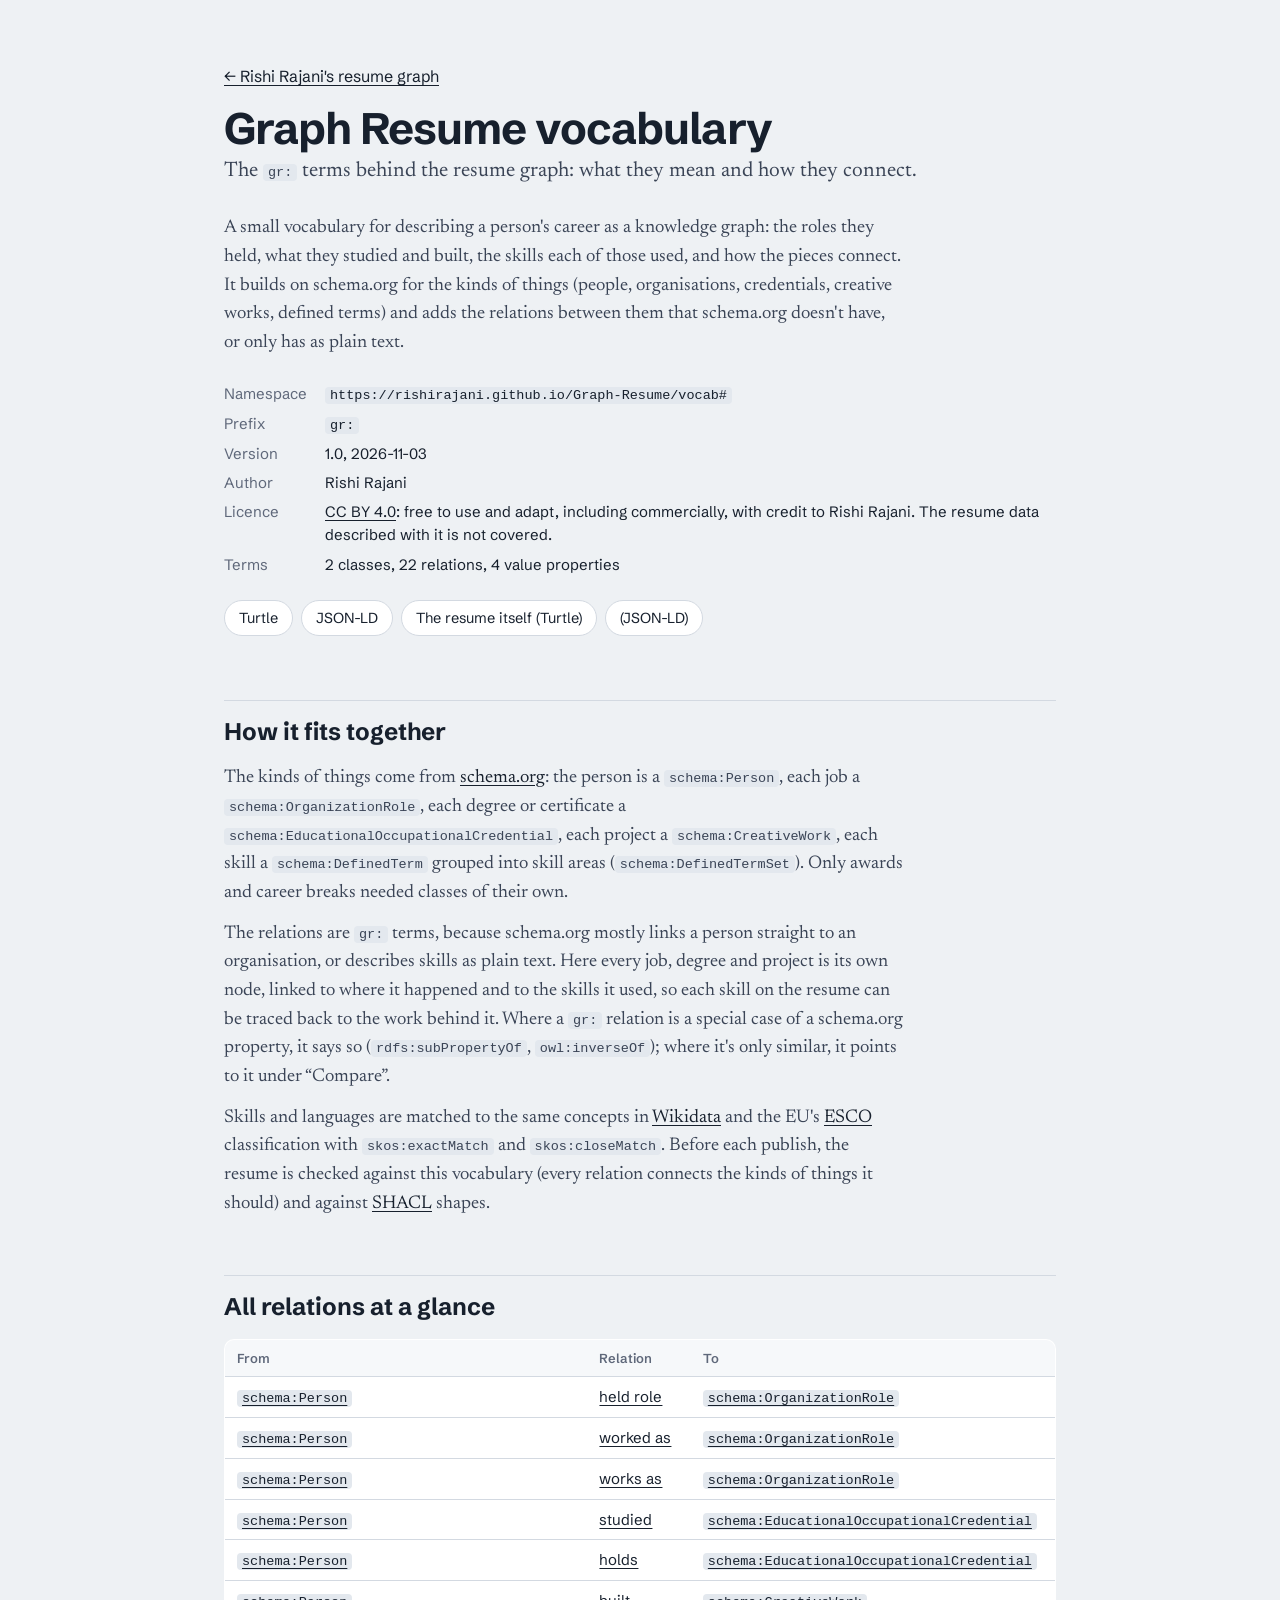
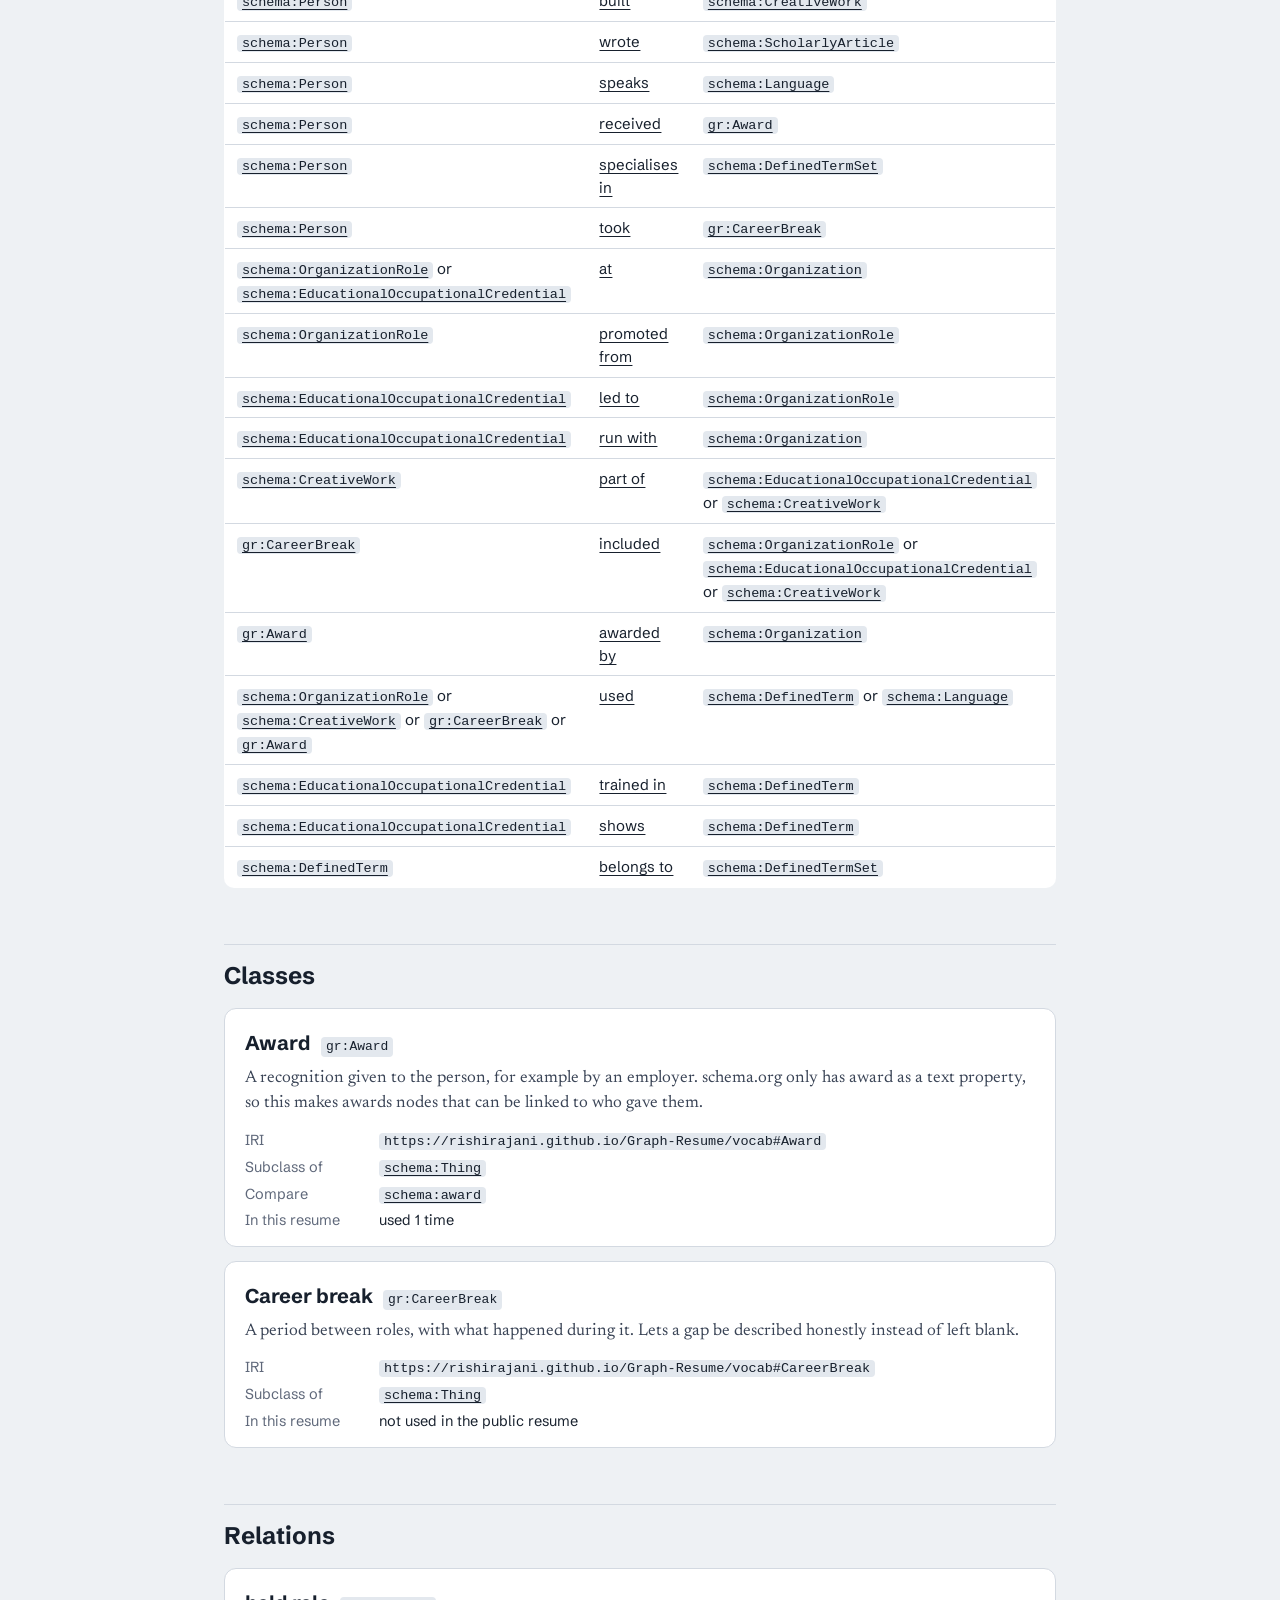
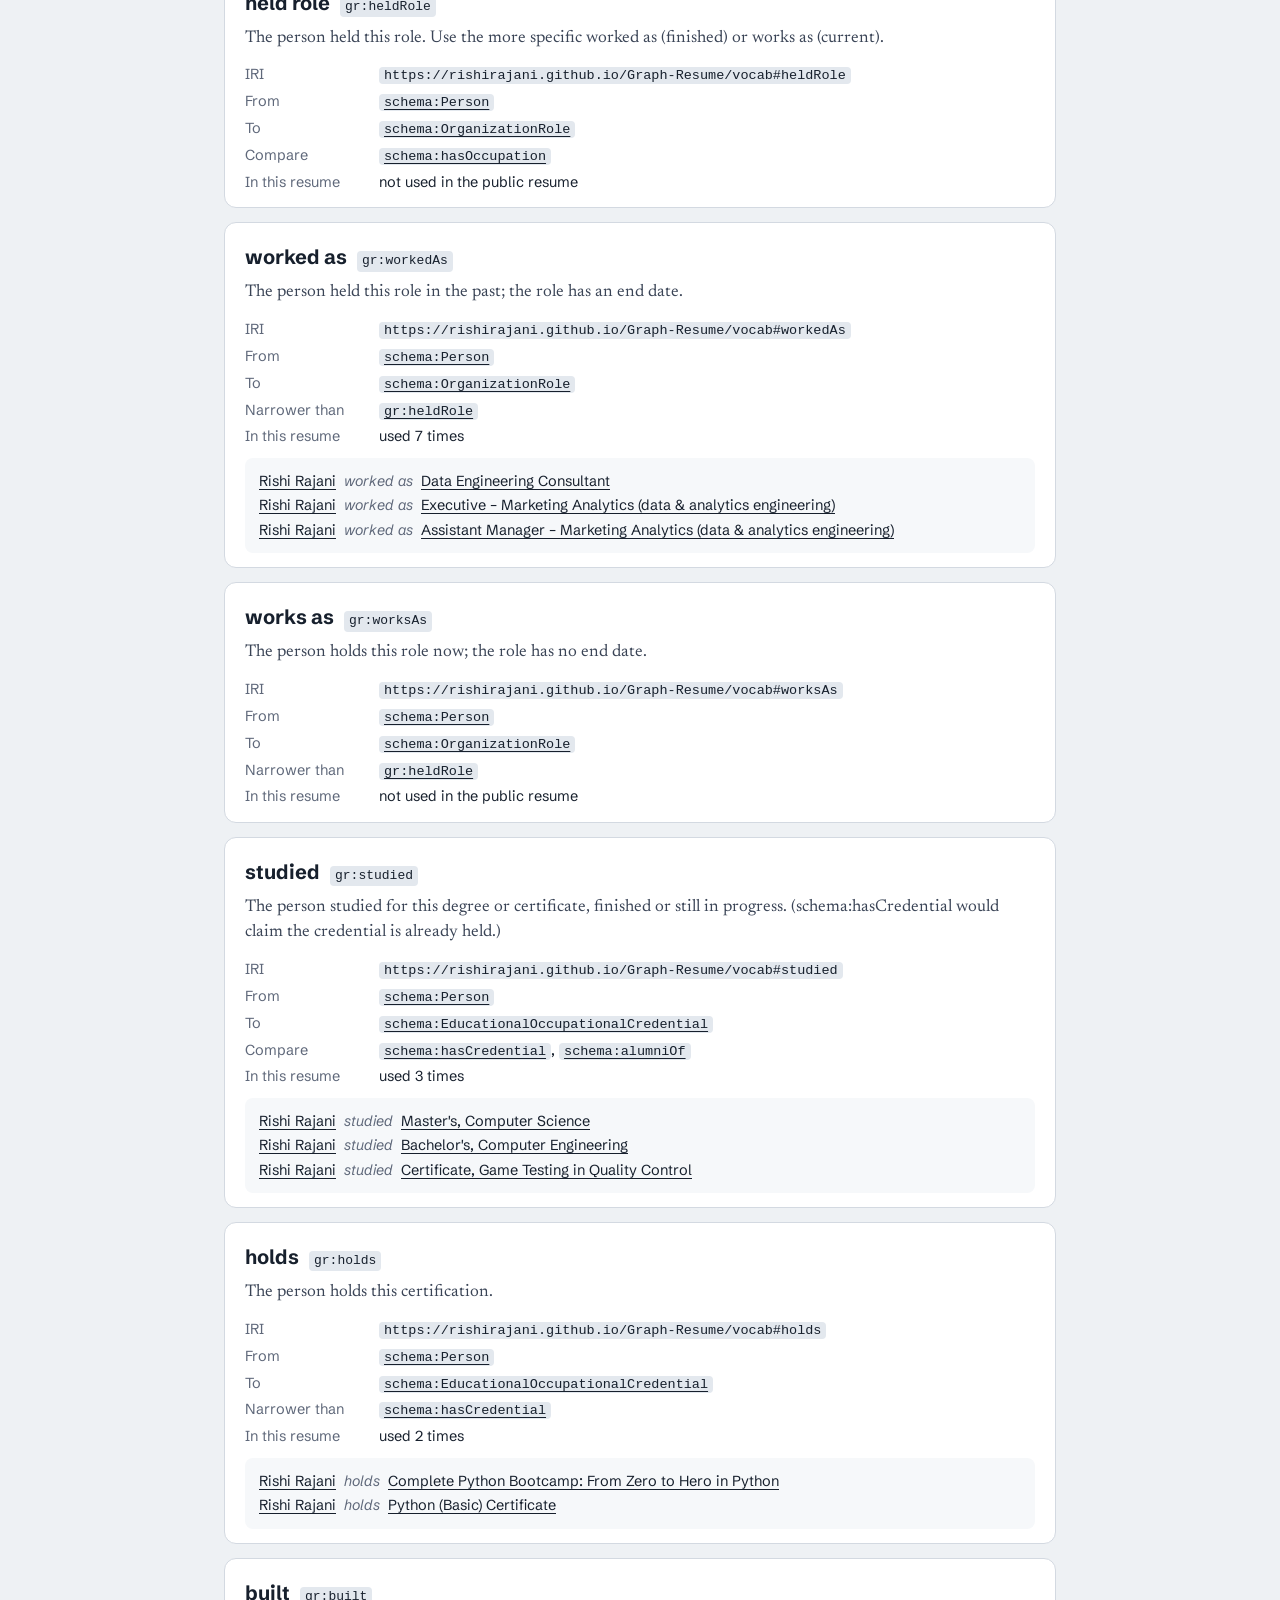
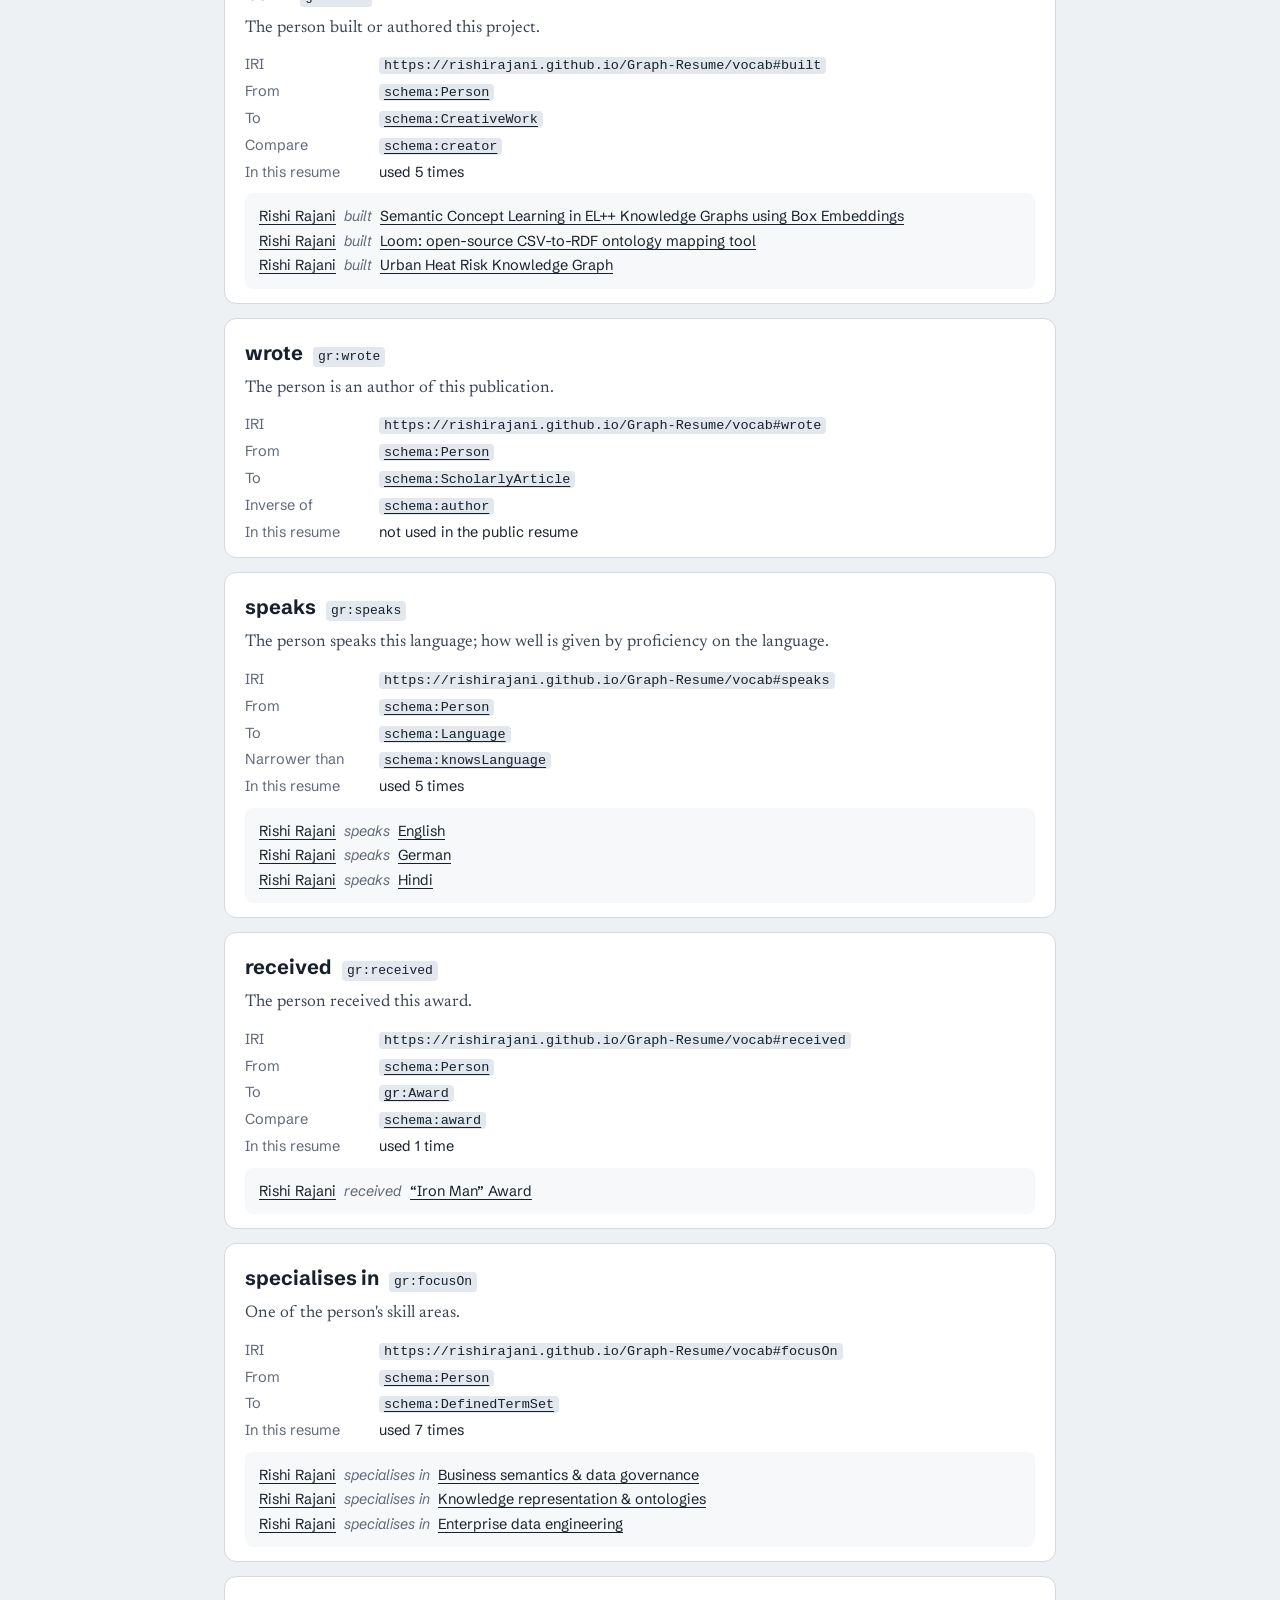
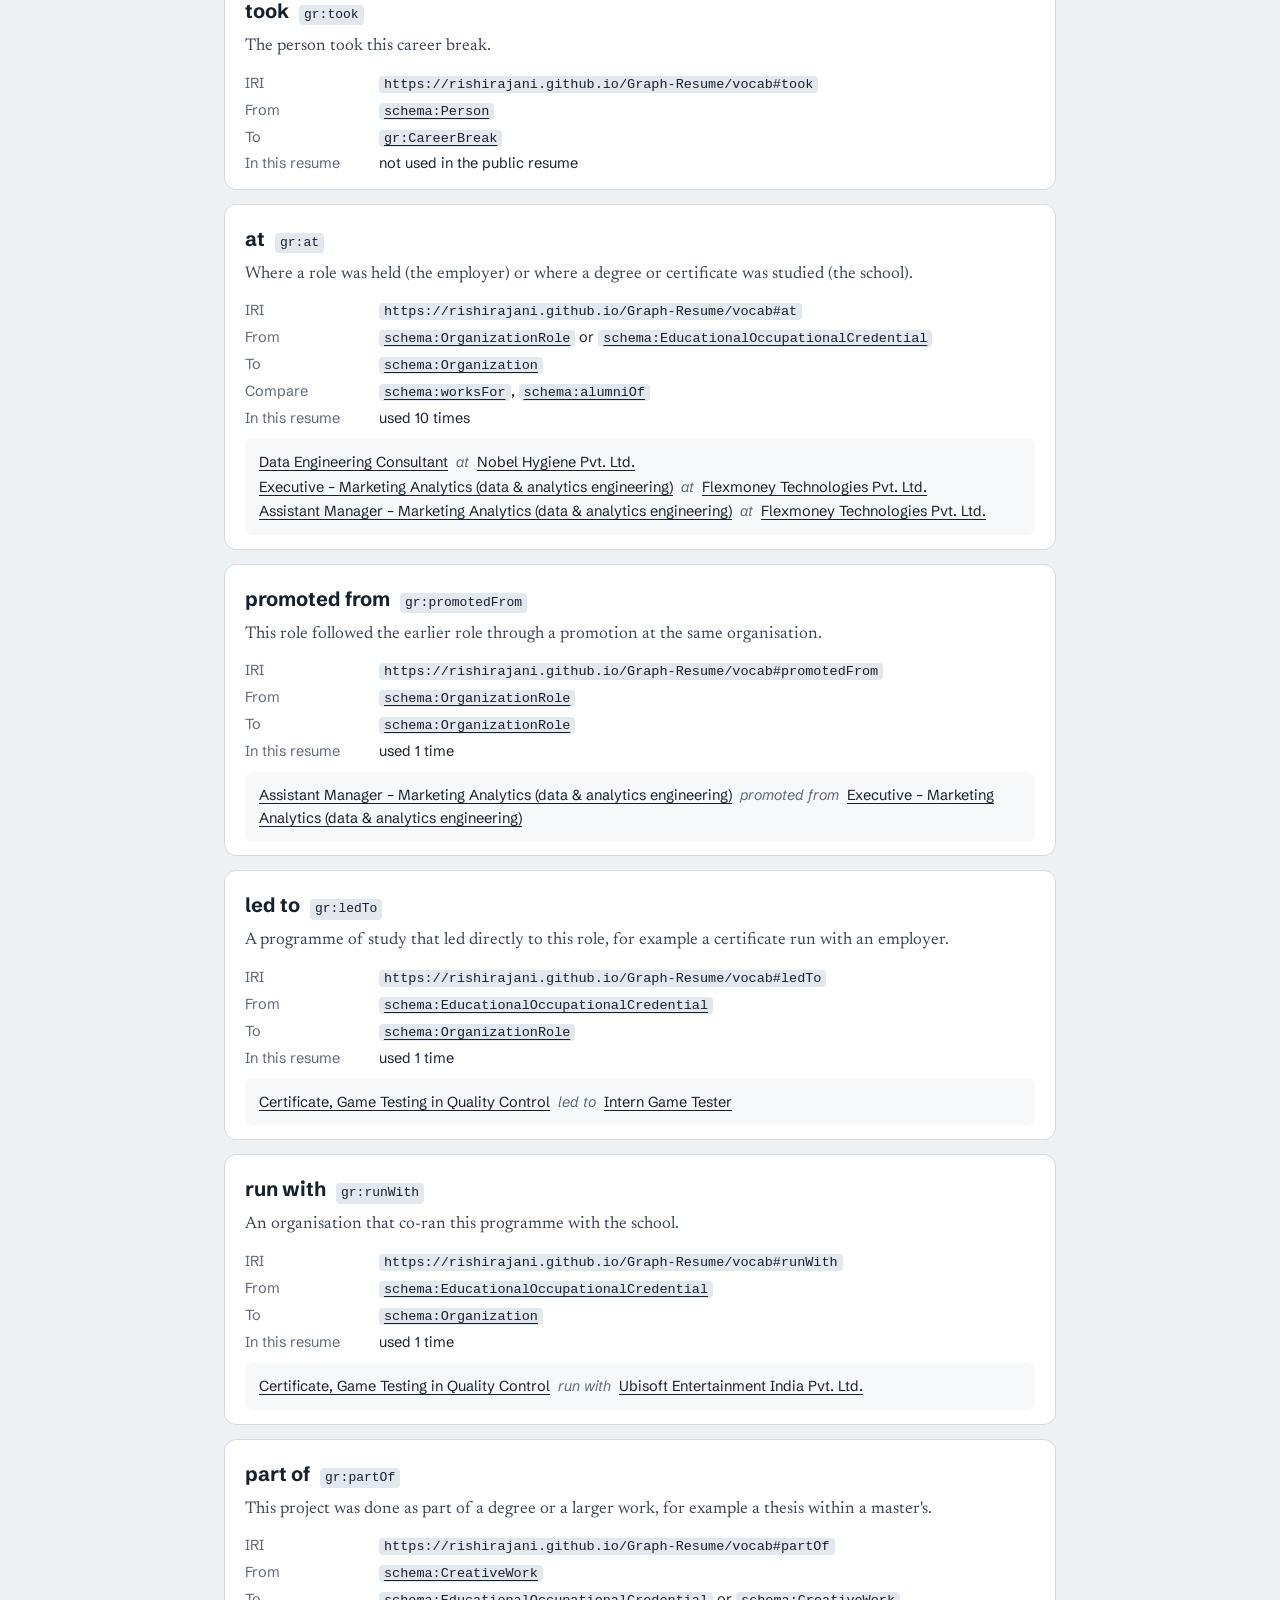
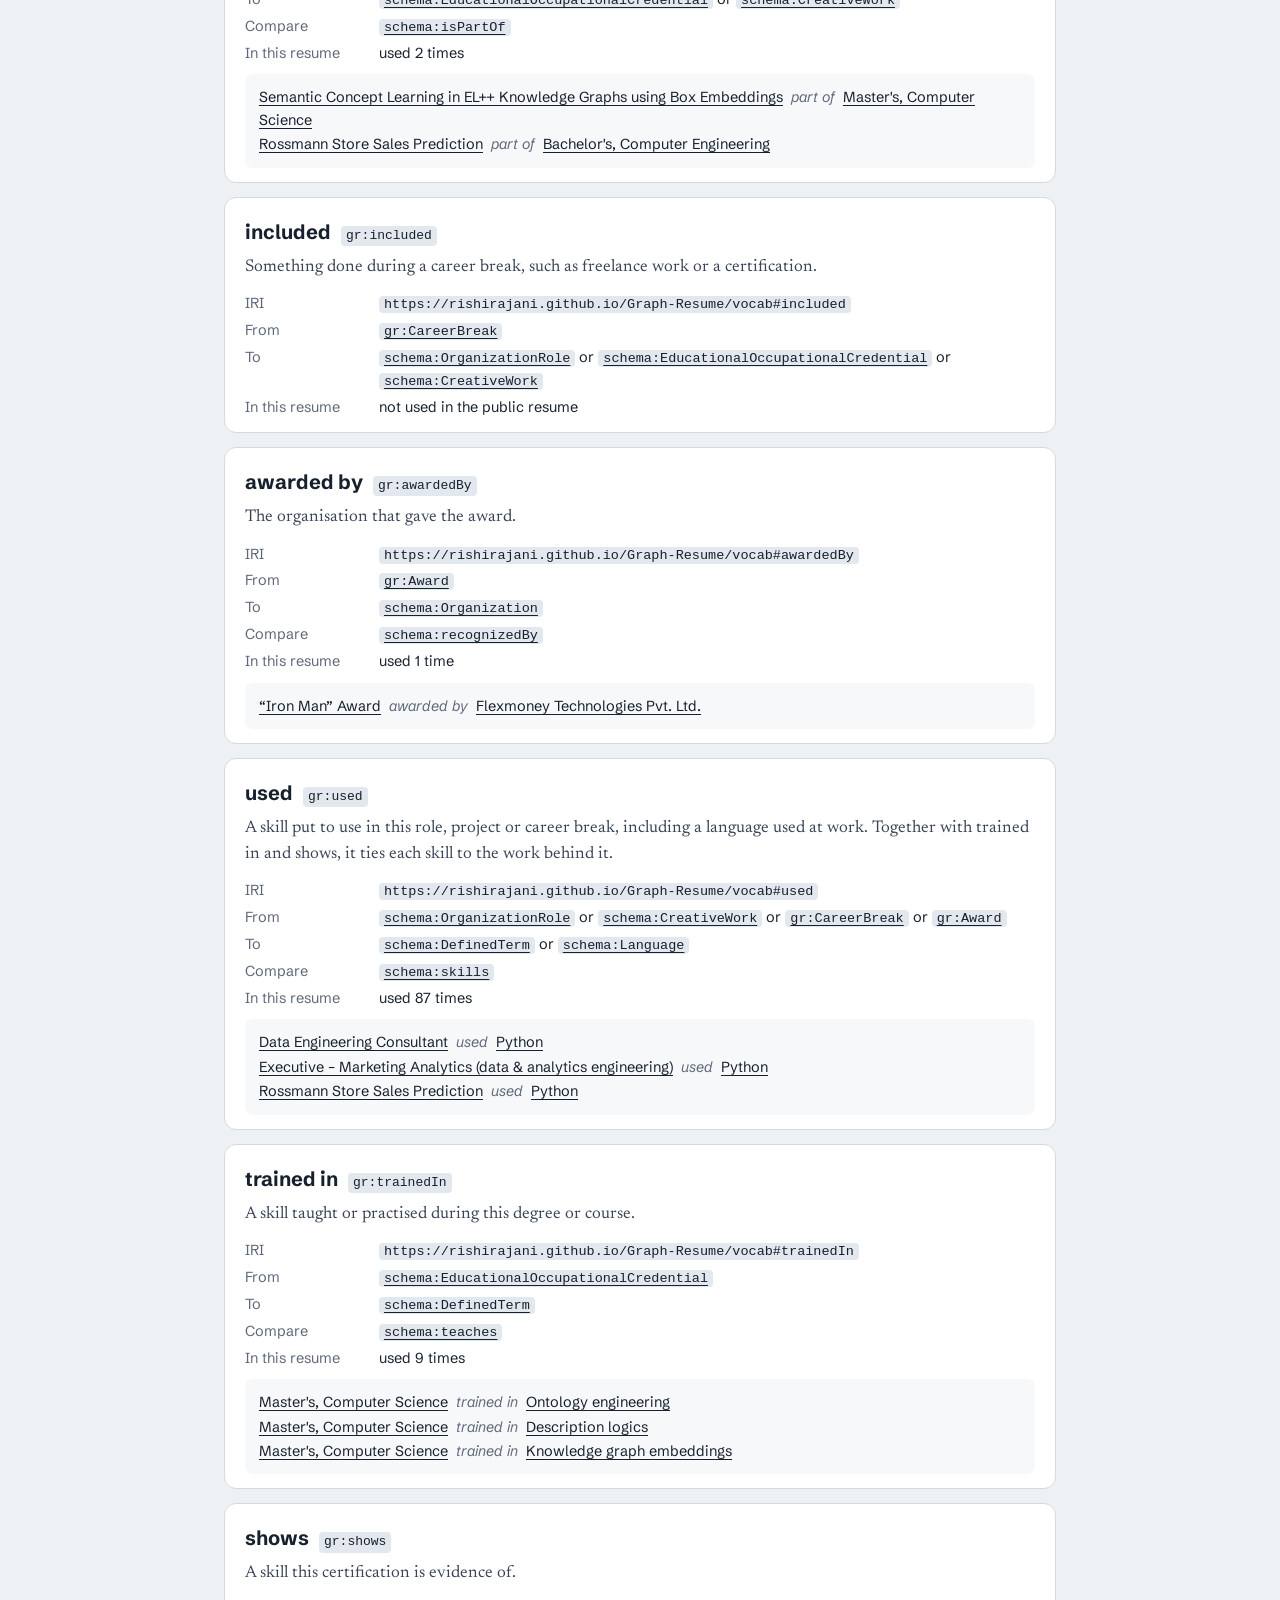
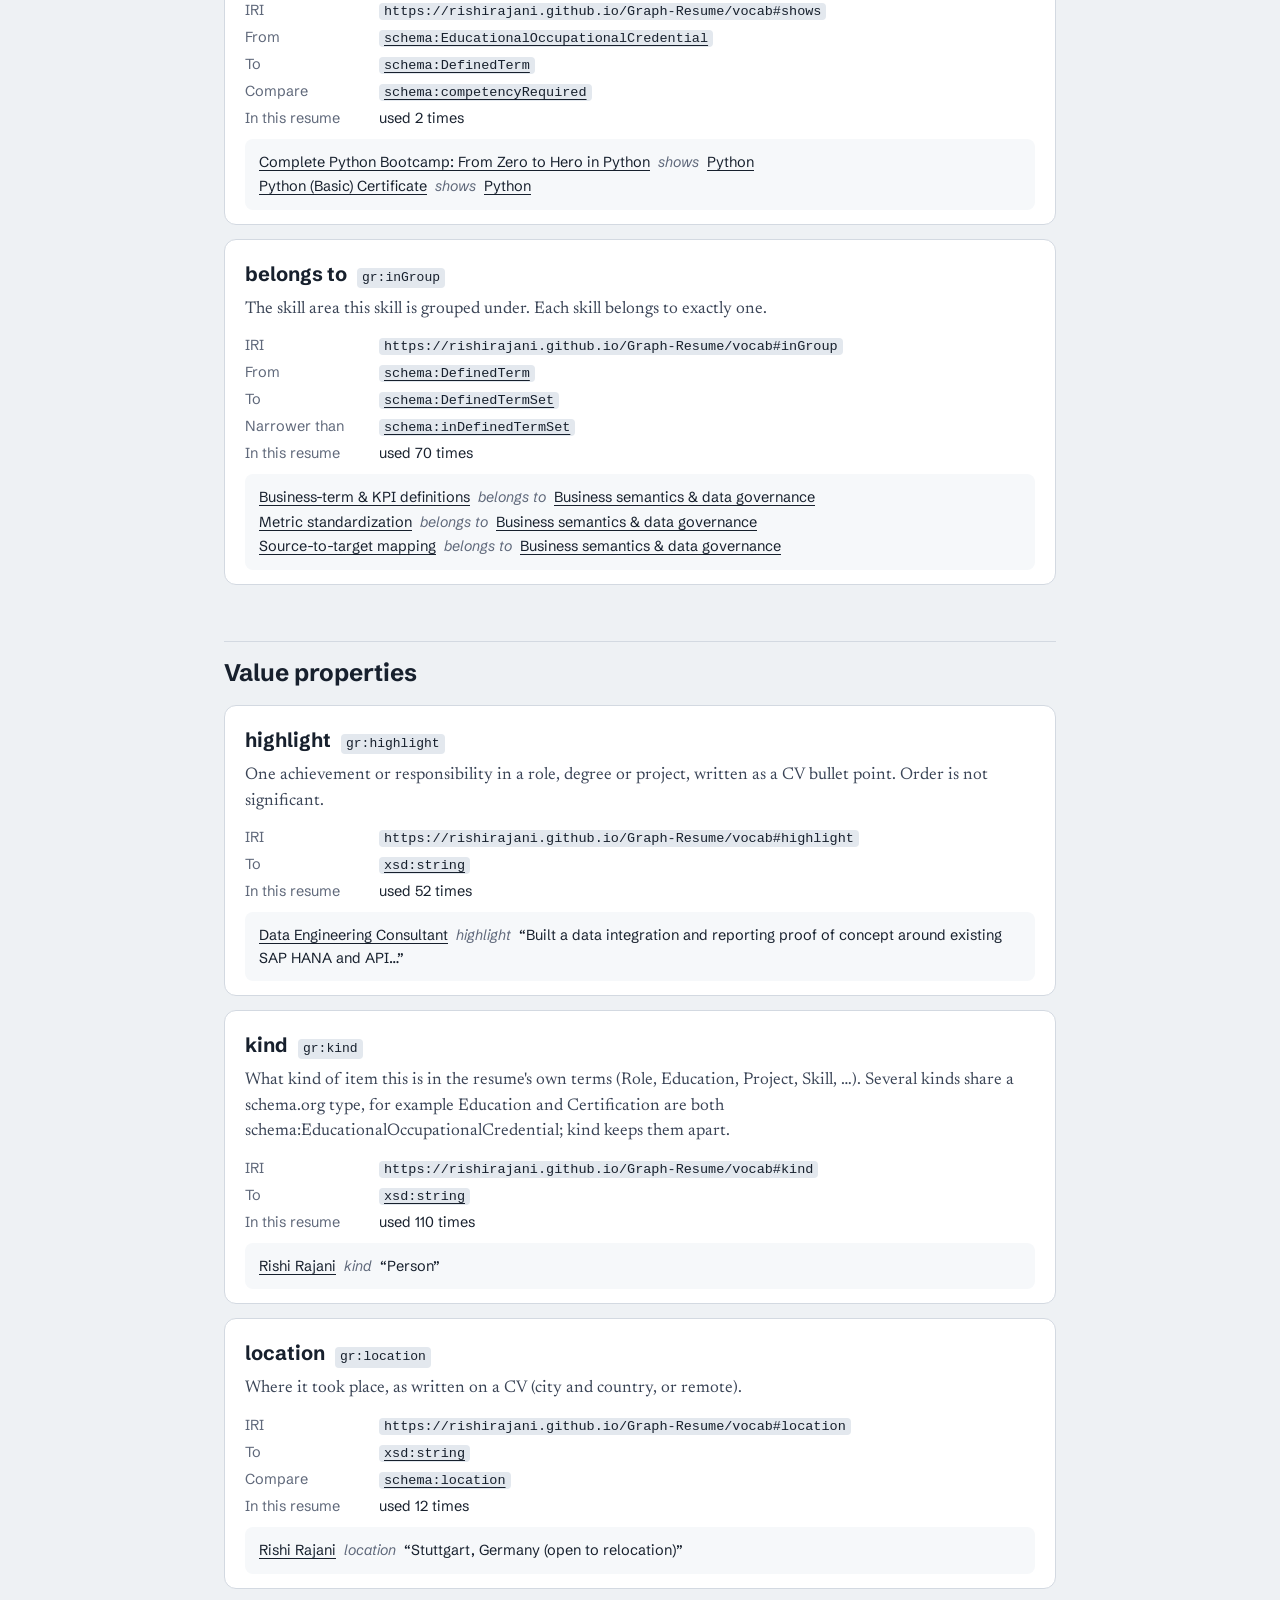
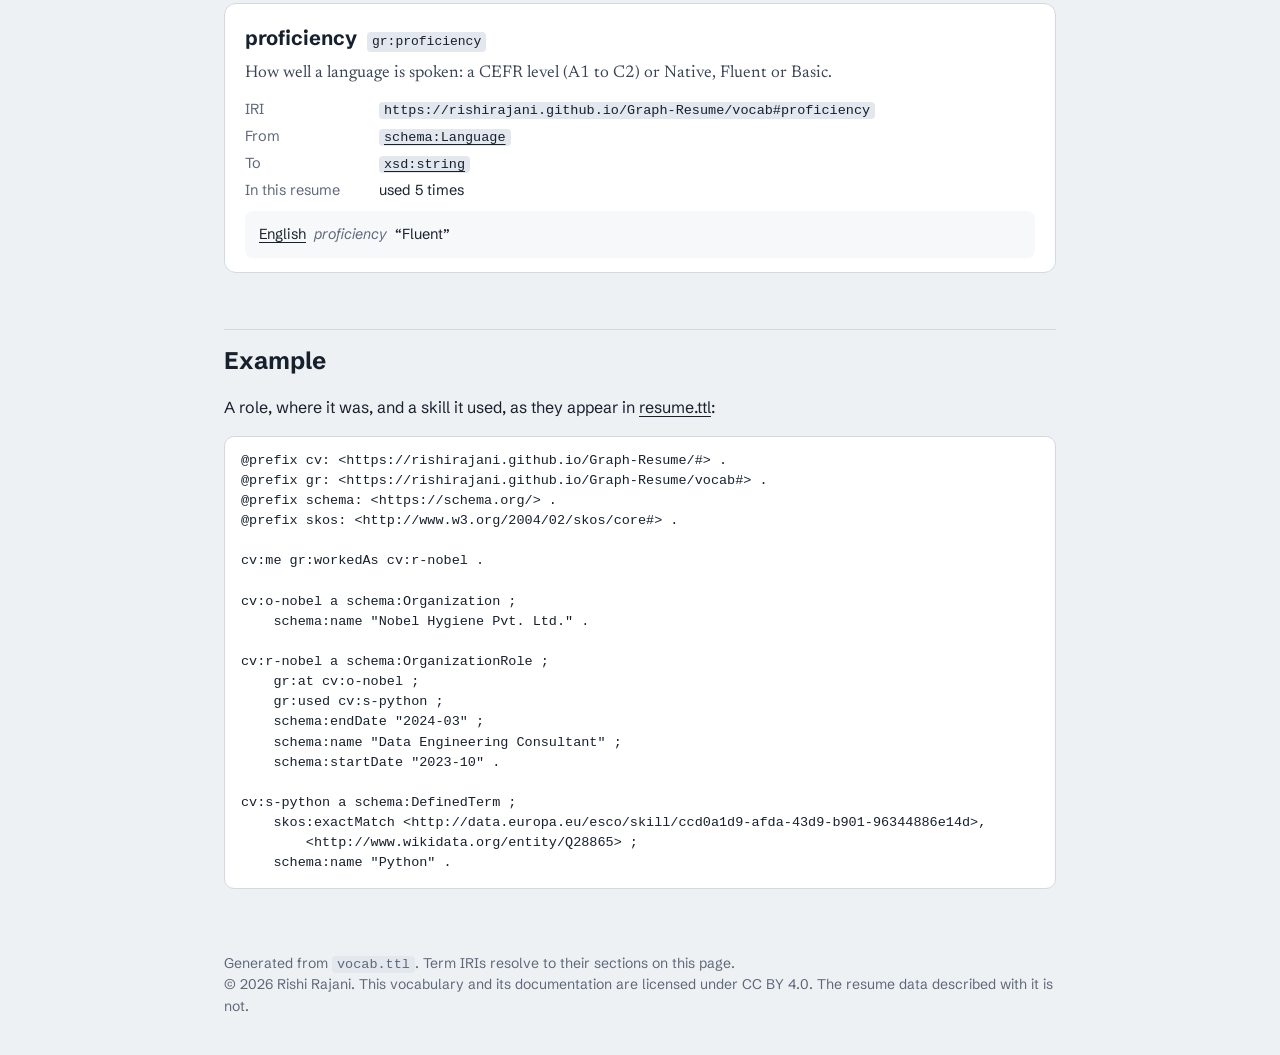
==== vocab.html @ 18f84c60 "Publish site update" ====
<!DOCTYPE html>
<html lang="en">
<head>
<meta charset="utf-8">
<meta name="viewport" content="width=device-width, initial-scale=1">
<title>Graph Resume vocabulary (gr:)</title>
<meta name="description" content="Documentation of the gr: vocabulary used by Rishi Rajani's resume graph.">
<link rel="alternate" type="text/turtle" href="vocab.ttl">
<link rel="alternate" type="application/ld+json" href="vocab.jsonld">
<link rel="preconnect" href="https://fonts.googleapis.com">
<link rel="preconnect" href="https://fonts.gstatic.com" crossorigin>
<link href="https://fonts.googleapis.com/css2?family=Schibsted+Grotesk:wght@400..800&family=Newsreader:opsz,wght@6..72,300..600&display=swap" rel="stylesheet">
<script type="application/ld+json">
{
 "@context": {
  "dcterms": "http://purl.org/dc/terms/",
  "gr": "https://rishirajani.github.io/Graph-Resume/vocab#",
  "owl": "http://www.w3.org/2002/07/owl#",
  "rdfs": "http://www.w3.org/2000/01/rdf-schema#",
  "schema": "https://schema.org/",
  "xsd": "http://www.w3.org/2001/XMLSchema#"
 },
 "@graph": [
  {
   "@id": "gr:workedAs",
   "@type": "owl:ObjectProperty",
   "rdfs:comment": {
    "@language": "en",
    "@value": "The person held this role in the past; the role has an end date."
   },
   "rdfs:domain": {
    "@id": "schema:Person"
   },
   "rdfs:label": {
    "@language": "en",
    "@value": "worked as"
   },
   "rdfs:range": {
    "@id": "schema:OrganizationRole"
   },
   "rdfs:subPropertyOf": {
    "@id": "gr:heldRole"
   }
  },
  {
   "@id": "gr:highlight",
   "@type": "owl:DatatypeProperty",
   "rdfs:comment": {
    "@language": "en",
    "@value": "One achievement or responsibility in a role, degree or project, written as a CV bullet point. Order is not significant."
   },
   "rdfs:label": {
    "@language": "en",
    "@value": "highlight"
   },
   "rdfs:range": {
    "@id": "xsd:string"
   }
  },
  {
   "@id": "gr:awardedBy",
   "@type": "owl:ObjectProperty",
   "rdfs:comment": {
    "@language": "en",
    "@value": "The organisation that gave the award."
   },
   "rdfs:domain": {
    "@id": "gr:Award"
   },
   "rdfs:label": {
    "@language": "en",
    "@value": "awarded by"
   },
   "rdfs:range": {
    "@id": "schema:Organization"
   },
   "rdfs:seeAlso": {
    "@id": "schema:recognizedBy"
   }
  },
  {
   "@id": "gr:proficiency",
   "@type": "owl:DatatypeProperty",
   "rdfs:comment": {
    "@language": "en",
    "@value": "How well a language is spoken: a CEFR level (A1 to C2) or Native, Fluent or Basic."
   },
   "rdfs:domain": {
    "@id": "schema:Language"
   },
   "rdfs:label": {
    "@language": "en",
    "@value": "proficiency"
   },
   "rdfs:range": {
    "@id": "xsd:string"
   }
  },
  {
   "@id": "gr:focusOn",
   "@type": "owl:ObjectProperty",
   "rdfs:comment": {
    "@language": "en",
    "@value": "One of the person's skill areas."
   },
   "rdfs:domain": {
    "@id": "schema:Person"
   },
   "rdfs:label": {
    "@language": "en",
    "@value": "specialises in"
   },
   "rdfs:range": {
    "@id": "schema:DefinedTermSet"
   }
  },
  {
   "@id": "gr:took",
   "@type": "owl:ObjectProperty",
   "rdfs:comment": {
    "@language": "en",
    "@value": "The person took this career break."
   },
   "rdfs:domain": {
    "@id": "schema:Person"
   },
   "rdfs:label": {
    "@language": "en",
    "@value": "took"
   },
   "rdfs:range": {
    "@id": "gr:CareerBreak"
   }
  },
  {
   "@id": "gr:included",
   "@type": "owl:ObjectProperty",
   "rdfs:comment": {
    "@language": "en",
    "@value": "Something done during a career break, such as freelance work or a certification."
   },
   "rdfs:domain": {
    "@id": "gr:CareerBreak"
   },
   "rdfs:label": {
    "@language": "en",
    "@value": "included"
   },
   "rdfs:range": {
    "@id": "_:n3f2670e65eca4dc7b7126f9bbf70b680b7"
   }
  },
  {
   "@id": "_:n3f2670e65eca4dc7b7126f9bbf70b680b7",
   "@type": "owl:Class",
   "owl:unionOf": {
    "@list": [
     {
      "@id": "schema:OrganizationRole"
     },
     {
      "@id": "schema:EducationalOccupationalCredential"
     },
     {
      "@id": "schema:CreativeWork"
     }
    ]
   }
  },
  {
   "@id": "gr:used",
   "@type": "owl:ObjectProperty",
   "rdfs:comment": {
    "@language": "en",
    "@value": "A skill put to use in this role, project or career break, including a language used at work. Together with trained in and shows, it ties each skill to the work behind it."
   },
   "rdfs:domain": {
    "@id": "_:n3f2670e65eca4dc7b7126f9bbf70b680b11"
   },
   "rdfs:label": {
    "@language": "en",
    "@value": "used"
   },
   "rdfs:range": {
    "@id": "_:n3f2670e65eca4dc7b7126f9bbf70b680b16"
   },
   "rdfs:seeAlso": {
    "@id": "schema:skills"
   }
  },
  {
   "@id": "_:n3f2670e65eca4dc7b7126f9bbf70b680b11",
   "@type": "owl:Class",
   "owl:unionOf": {
    "@list": [
     {
      "@id": "schema:OrganizationRole"
     },
     {
      "@id": "schema:CreativeWork"
     },
     {
      "@id": "gr:CareerBreak"
     },
     {
      "@id": "gr:Award"
     }
    ]
   }
  },
  {
   "@id": "_:n3f2670e65eca4dc7b7126f9bbf70b680b16",
   "@type": "owl:Class",
   "owl:unionOf": {
    "@list": [
     {
      "@id": "schema:DefinedTerm"
     },
     {
      "@id": "schema:Language"
     }
    ]
   }
  },
  {
   "@id": "gr:at",
   "@type": "owl:ObjectProperty",
   "rdfs:comment": {
    "@language": "en",
    "@value": "Where a role was held (the employer) or where a degree or certificate was studied (the school)."
   },
   "rdfs:domain": {
    "@id": "_:n3f2670e65eca4dc7b7126f9bbf70b680b1"
   },
   "rdfs:label": {
    "@language": "en",
    "@value": "at"
   },
   "rdfs:range": {
    "@id": "schema:Organization"
   },
   "rdfs:seeAlso": [
    {
     "@id": "schema:worksFor"
    },
    {
     "@id": "schema:alumniOf"
    }
   ]
  },
  {
   "@id": "_:n3f2670e65eca4dc7b7126f9bbf70b680b1",
   "@type": "owl:Class",
   "owl:unionOf": {
    "@list": [
     {
      "@id": "schema:OrganizationRole"
     },
     {
      "@id": "schema:EducationalOccupationalCredential"
     }
    ]
   }
  },
  {
   "@id": "gr:kind",
   "@type": "owl:DatatypeProperty",
   "rdfs:comment": {
    "@language": "en",
    "@value": "What kind of item this is in the resume's own terms (Role, Education, Project, Skill, …). Several kinds share a schema.org type, for example Education and Certification are both schema:EducationalOccupationalCredential; kind keeps them apart."
   },
   "rdfs:label": {
    "@language": "en",
    "@value": "kind"
   },
   "rdfs:range": {
    "@id": "xsd:string"
   }
  },
  {
   "@id": "gr:Award",
   "@type": "owl:Class",
   "rdfs:comment": {
    "@language": "en",
    "@value": "A recognition given to the person, for example by an employer. schema.org only has award as a text property, so this makes awards nodes that can be linked to who gave them."
   },
   "rdfs:label": {
    "@language": "en",
    "@value": "Award"
   },
   "rdfs:seeAlso": {
    "@id": "schema:award"
   },
   "rdfs:subClassOf": {
    "@id": "schema:Thing"
   }
  },
  {
   "@id": "gr:ledTo",
   "@type": "owl:ObjectProperty",
   "rdfs:comment": {
    "@language": "en",
    "@value": "A programme of study that led directly to this role, for example a certificate run with an employer."
   },
   "rdfs:domain": {
    "@id": "schema:EducationalOccupationalCredential"
   },
   "rdfs:label": {
    "@language": "en",
    "@value": "led to"
   },
   "rdfs:range": {
    "@id": "schema:OrganizationRole"
   }
  },
  {
   "@id": "gr:worksAs",
   "@type": "owl:ObjectProperty",
   "rdfs:comment": {
    "@language": "en",
    "@value": "The person holds this role now; the role has no end date."
   },
   "rdfs:domain": {
    "@id": "schema:Person"
   },
   "rdfs:label": {
    "@language": "en",
    "@value": "works as"
   },
   "rdfs:range": {
    "@id": "schema:OrganizationRole"
   },
   "rdfs:subPropertyOf": {
    "@id": "gr:heldRole"
   }
  },
  {
   "@id": "gr:holds",
   "@type": "owl:ObjectProperty",
   "rdfs:comment": {
    "@language": "en",
    "@value": "The person holds this certification."
   },
   "rdfs:domain": {
    "@id": "schema:Person"
   },
   "rdfs:label": {
    "@language": "en",
    "@value": "holds"
   },
   "rdfs:range": {
    "@id": "schema:EducationalOccupationalCredential"
   },
   "rdfs:subPropertyOf": {
    "@id": "schema:hasCredential"
   }
  },
  {
   "@id": "gr:trainedIn",
   "@type": "owl:ObjectProperty",
   "rdfs:comment": {
    "@language": "en",
    "@value": "A skill taught or practised during this degree or course."
   },
   "rdfs:domain": {
    "@id": "schema:EducationalOccupationalCredential"
   },
   "rdfs:label": {
    "@language": "en",
    "@value": "trained in"
   },
   "rdfs:range": {
    "@id": "schema:DefinedTerm"
   },
   "rdfs:seeAlso": {
    "@id": "schema:teaches"
   }
  },
  {
   "@id": "gr:location",
   "@type": "owl:DatatypeProperty",
   "rdfs:comment": {
    "@language": "en",
    "@value": "Where it took place, as written on a CV (city and country, or remote)."
   },
   "rdfs:label": {
    "@language": "en",
    "@value": "location"
   },
   "rdfs:range": {
    "@id": "xsd:string"
   },
   "rdfs:seeAlso": {
    "@id": "schema:location"
   }
  },
  {
   "@id": "gr:built",
   "@type": "owl:ObjectProperty",
   "rdfs:comment": {
    "@language": "en",
    "@value": "The person built or authored this project."
   },
   "rdfs:domain": {
    "@id": "schema:Person"
   },
   "rdfs:label": {
    "@language": "en",
    "@value": "built"
   },
   "rdfs:range": {
    "@id": "schema:CreativeWork"
   },
   "rdfs:seeAlso": {
    "@id": "schema:creator"
   }
  },
  {
   "@id": "https://rishirajani.github.io/Graph-Resume/vocab",
   "@type": "owl:Ontology",
   "dcterms:created": {
    "@type": "xsd:date",
    "@value": "2026-11-03"
   },
   "dcterms:creator": "Rishi Rajani",
   "dcterms:description": {
    "@language": "en",
    "@value": "A small vocabulary for describing a person's career as a knowledge graph:\nthe roles they held, what they studied and built, the skills each of those used, and how\nthe pieces connect. It builds on schema.org for the kinds of things (people, organisations,\ncredentials, creative works, defined terms) and adds the relations between them that\nschema.org doesn't have, or only has as plain text."
   },
   "dcterms:license": {
    "@id": "https://creativecommons.org/licenses/by/4.0/"
   },
   "dcterms:rights": {
    "@language": "en",
    "@value": "© 2026 Rishi Rajani. This vocabulary and its documentation are licensed under CC BY 4.0. The resume data described with it is not."
   },
   "dcterms:title": {
    "@language": "en",
    "@value": "Graph Resume vocabulary"
   },
   "http://purl.org/vocab/vann/preferredNamespacePrefix": "gr",
   "http://purl.org/vocab/vann/preferredNamespaceUri": "https://rishirajani.github.io/Graph-Resume/vocab#",
   "owl:versionIRI": {
    "@id": "https://rishirajani.github.io/Graph-Resume/vocab/1.0"
   },
   "owl:versionInfo": "1.0",
   "rdfs:seeAlso": [
    {
     "@id": "schema:"
    },
    {
     "@id": "http://www.w3.org/2004/02/skos/core"
    }
   ]
  },
  {
   "@id": "gr:partOf",
   "@type": "owl:ObjectProperty",
   "rdfs:comment": {
    "@language": "en",
    "@value": "This project was done as part of a degree or a larger work, for example a thesis within a master's."
   },
   "rdfs:domain": {
    "@id": "schema:CreativeWork"
   },
   "rdfs:label": {
    "@language": "en",
    "@value": "part of"
   },
   "rdfs:range": {
    "@id": "_:n3f2670e65eca4dc7b7126f9bbf70b680b4"
   },
   "rdfs:seeAlso": {
    "@id": "schema:isPartOf"
   }
  },
  {
   "@id": "_:n3f2670e65eca4dc7b7126f9bbf70b680b4",
   "@type": "owl:Class",
   "owl:unionOf": {
    "@list": [
     {
      "@id": "schema:EducationalOccupationalCredential"
     },
     {
      "@id": "schema:CreativeWork"
     }
    ]
   }
  },
  {
   "@id": "gr:wrote",
   "@type": "owl:ObjectProperty",
   "owl:inverseOf": {
    "@id": "schema:author"
   },
   "rdfs:comment": {
    "@language": "en",
    "@value": "The person is an author of this publication."
   },
   "rdfs:domain": {
    "@id": "schema:Person"
   },
   "rdfs:label": {
    "@language": "en",
    "@value": "wrote"
   },
   "rdfs:range": {
    "@id": "schema:ScholarlyArticle"
   }
  },
  {
   "@id": "gr:inGroup",
   "@type": "owl:ObjectProperty",
   "rdfs:comment": {
    "@language": "en",
    "@value": "The skill area this skill is grouped under. Each skill belongs to exactly one."
   },
   "rdfs:domain": {
    "@id": "schema:DefinedTerm"
   },
   "rdfs:label": {
    "@language": "en",
    "@value": "belongs to"
   },
   "rdfs:range": {
    "@id": "schema:DefinedTermSet"
   },
   "rdfs:subPropertyOf": {
    "@id": "schema:inDefinedTermSet"
   }
  },
  {
   "@id": "gr:CareerBreak",
   "@type": "owl:Class",
   "rdfs:comment": {
    "@language": "en",
    "@value": "A period between roles, with what happened during it. Lets a gap be described honestly instead of left blank."
   },
   "rdfs:label": {
    "@language": "en",
    "@value": "Career break"
   },
   "rdfs:subClassOf": {
    "@id": "schema:Thing"
   }
  },
  {
   "@id": "gr:studied",
   "@type": "owl:ObjectProperty",
   "rdfs:comment": {
    "@language": "en",
    "@value": "The person studied for this degree or certificate, finished or still in progress. (schema:hasCredential would claim the credential is already held.)"
   },
   "rdfs:domain": {
    "@id": "schema:Person"
   },
   "rdfs:label": {
    "@language": "en",
    "@value": "studied"
   },
   "rdfs:range": {
    "@id": "schema:EducationalOccupationalCredential"
   },
   "rdfs:seeAlso": [
    {
     "@id": "schema:hasCredential"
    },
    {
     "@id": "schema:alumniOf"
    }
   ]
  },
  {
   "@id": "gr:promotedFrom",
   "@type": "owl:ObjectProperty",
   "rdfs:comment": {
    "@language": "en",
    "@value": "This role followed the earlier role through a promotion at the same organisation."
   },
   "rdfs:domain": {
    "@id": "schema:OrganizationRole"
   },
   "rdfs:label": {
    "@language": "en",
    "@value": "promoted from"
   },
   "rdfs:range": {
    "@id": "schema:OrganizationRole"
   }
  },
  {
   "@id": "gr:runWith",
   "@type": "owl:ObjectProperty",
   "rdfs:comment": {
    "@language": "en",
    "@value": "An organisation that co-ran this programme with the school."
   },
   "rdfs:domain": {
    "@id": "schema:EducationalOccupationalCredential"
   },
   "rdfs:label": {
    "@language": "en",
    "@value": "run with"
   },
   "rdfs:range": {
    "@id": "schema:Organization"
   }
  },
  {
   "@id": "gr:shows",
   "@type": "owl:ObjectProperty",
   "rdfs:comment": {
    "@language": "en",
    "@value": "A skill this certification is evidence of."
   },
   "rdfs:domain": {
    "@id": "schema:EducationalOccupationalCredential"
   },
   "rdfs:label": {
    "@language": "en",
    "@value": "shows"
   },
   "rdfs:range": {
    "@id": "schema:DefinedTerm"
   },
   "rdfs:seeAlso": {
    "@id": "schema:competencyRequired"
   }
  },
  {
   "@id": "gr:heldRole",
   "@type": "owl:ObjectProperty",
   "rdfs:comment": {
    "@language": "en",
    "@value": "The person held this role. Use the more specific worked as (finished) or works as (current)."
   },
   "rdfs:domain": {
    "@id": "schema:Person"
   },
   "rdfs:label": {
    "@language": "en",
    "@value": "held role"
   },
   "rdfs:range": {
    "@id": "schema:OrganizationRole"
   },
   "rdfs:seeAlso": {
    "@id": "schema:hasOccupation"
   }
  },
  {
   "@id": "gr:received",
   "@type": "owl:ObjectProperty",
   "rdfs:comment": {
    "@language": "en",
    "@value": "The person received this award."
   },
   "rdfs:domain": {
    "@id": "schema:Person"
   },
   "rdfs:label": {
    "@language": "en",
    "@value": "received"
   },
   "rdfs:range": {
    "@id": "gr:Award"
   },
   "rdfs:seeAlso": {
    "@id": "schema:award"
   }
  },
  {
   "@id": "gr:speaks",
   "@type": "owl:ObjectProperty",
   "rdfs:comment": {
    "@language": "en",
    "@value": "The person speaks this language; how well is given by proficiency on the language."
   },
   "rdfs:domain": {
    "@id": "schema:Person"
   },
   "rdfs:label": {
    "@language": "en",
    "@value": "speaks"
   },
   "rdfs:range": {
    "@id": "schema:Language"
   },
   "rdfs:subPropertyOf": {
    "@id": "schema:knowsLanguage"
   }
  }
 ]
}
</script>
<style>
:root { --paper:#EEF1F4; --surface:#fff; --ink:#17202D; --ink-2:#3A4456; --muted:#5F687A; --rule:#D3D9E1;
  --c-person:#17202D; --c-role:#2C46C7; --c-org:#5B6C86; --c-edu:#A86A12; --c-project:#A1275D; --c-skill:#0D7776; --c-other:#6A4DB8;
  --sans:"Schibsted Grotesk",system-ui,sans-serif; --serif:"Newsreader",Georgia,serif; }
* { box-sizing:border-box }
body { margin:0; background:var(--paper); color:var(--ink); font:16px/1.55 var(--sans) }
main { max-width:880px; margin:0 auto; padding:48px 24px 96px }
a { color:var(--ink); text-underline-offset:3px }
code { font:13.5px/1.4 ui-monospace,SFMono-Regular,Menlo,monospace; background:#E3E8EE; padding:1px 5px; border-radius:4px }
h1 { font-size:44px; letter-spacing:-.02em; line-height:1.05; margin:0 0 6px }
.sub { font:400 21px/1.4 var(--serif); color:var(--ink-2); margin:0 0 28px }
.lede p { font:400 18.5px/1.55 var(--serif); color:var(--ink-2); margin:0 0 12px; max-width:68ch }
h2 { font-size:24px; margin:56px 0 14px; padding-top:12px; border-top:1px solid var(--rule) }
.meta { display:grid; grid-template-columns:max-content 1fr; gap:6px 18px; margin:24px 0; font-size:15px }
.meta dt { color:var(--muted) } .meta dd { margin:0 }
.downloads a { display:inline-block; margin:0 8px 8px 0; padding:6px 14px; border:1px solid var(--rule); border-radius:999px; background:var(--surface); text-decoration:none; font-size:14.5px }
table { width:100%; border-collapse:collapse; font-size:15px; background:var(--surface); border:1px solid var(--rule); border-radius:10px; overflow:hidden }
th, td { text-align:left; padding:8px 12px; border-top:1px solid var(--rule); vertical-align:top }
th { font-size:13px; color:var(--muted); font-weight:600; border-top:0; background:#F6F8FA }
.term { background:var(--surface); border:1px solid var(--rule); border-radius:12px; padding:18px 20px 14px; margin:14px 0; scroll-margin-top:16px }
.term:target { outline:3px solid #F6DE3D; outline-offset:2px }
.term h3 { margin:0; font-size:20px; display:flex; gap:10px; align-items:baseline; flex-wrap:wrap }
.term h3 .anchor { text-decoration:none }
.curie { font-size:13px }
.def { font:400 17px/1.5 var(--serif); color:var(--ink-2); margin:8px 0 12px }
.term dl { display:grid; grid-template-columns:120px 1fr; gap:4px 14px; margin:0; font-size:14.5px }
.term dt { color:var(--muted) } .term dd { margin:0; word-break:break-word }
.ex { margin:10px 0 0; padding:10px 14px; list-style:none; background:#F6F8FA; border-radius:8px; font-size:14.5px }
.ex li { margin:2px 0 } .ex .rel { color:var(--muted); font-style:italic; margin:0 4px }
pre { background:var(--surface); border:1px solid var(--rule); border-radius:10px; padding:14px 16px; overflow:auto; font-size:13px }
pre code { background:none; padding:0 }
footer { margin-top:64px; color:var(--muted); font-size:14px }
@media (max-width:640px) { h1 { font-size:32px } .term dl { grid-template-columns:1fr } .term dt { margin-top:6px } }
</style>
</head>
<body>
<main>
<p><a href="https://rishirajani.github.io/Graph-Resume/">← Rishi Rajani's resume graph</a></p>
<h1>Graph Resume vocabulary</h1>
<p class="sub">The <code>gr:</code> terms behind the resume graph: what they mean and how they connect.</p>
<div class="lede"><p>A small vocabulary for describing a person&#x27;s career as a knowledge graph:
the roles they held, what they studied and built, the skills each of those used, and how
the pieces connect. It builds on schema.org for the kinds of things (people, organisations,
credentials, creative works, defined terms) and adds the relations between them that
schema.org doesn&#x27;t have, or only has as plain text.</p></div>
<dl class="meta">
  <dt>Namespace</dt><dd><code>https://rishirajani.github.io/Graph-Resume/vocab#</code></dd>
  <dt>Prefix</dt><dd><code>gr:</code></dd>
  <dt>Version</dt><dd>1.0, 2026-11-03</dd>
  <dt>Author</dt><dd>Rishi Rajani</dd>
  <dt>Licence</dt><dd><a href="https://creativecommons.org/licenses/by/4.0/" rel="license">CC BY 4.0</a>: free to use and adapt, including commercially, with credit to Rishi Rajani. The resume data described with it is not covered.</dd>
  <dt>Terms</dt><dd>2 classes, 22 relations, 4 value properties</dd>
</dl>
<p class="downloads"><a href="vocab.ttl">Turtle</a><a href="vocab.jsonld">JSON-LD</a><a href="resume.ttl">The resume itself (Turtle)</a><a href="resume.jsonld">(JSON-LD)</a></p>

<h2 id="design">How it fits together</h2>
<div class="lede">
<p>The kinds of things come from <a href="https://schema.org/">schema.org</a>: the person is a <code>schema:Person</code>, each job a <code>schema:OrganizationRole</code>, each degree or certificate a <code>schema:EducationalOccupationalCredential</code>, each project a <code>schema:CreativeWork</code>, each skill a <code>schema:DefinedTerm</code> grouped into skill areas (<code>schema:DefinedTermSet</code>). Only awards and career breaks needed classes of their own.</p>
<p>The relations are <code>gr:</code> terms, because schema.org mostly links a person straight to an organisation, or describes skills as plain text. Here every job, degree and project is its own node, linked to where it happened and to the skills it used, so each skill on the resume can be traced back to the work behind it. Where a <code>gr:</code> relation is a special case of a schema.org property, it says so (<code>rdfs:subPropertyOf</code>, <code>owl:inverseOf</code>); where it's only similar, it points to it under “Compare”.</p>
<p>Skills and languages are matched to the same concepts in <a href="https://www.wikidata.org/">Wikidata</a> and the EU's <a href="https://esco.ec.europa.eu/">ESCO</a> classification with <code>skos:exactMatch</code> and <code>skos:closeMatch</code>. Before each publish, the resume is checked against this vocabulary (every relation connects the kinds of things it should) and against <a href="https://www.w3.org/TR/shacl/">SHACL</a> shapes.</p>
</div>

<h2 id="overview">All relations at a glance</h2>
<table><thead><tr><th>From</th><th>Relation</th><th>To</th></tr></thead><tbody>
<tr><td><a href="https://schema.org/Person"><code>schema:Person</code></a></td><td><a href='#heldRole'>held role</a></td><td><a href="https://schema.org/OrganizationRole"><code>schema:OrganizationRole</code></a></td></tr><tr><td><a href="https://schema.org/Person"><code>schema:Person</code></a></td><td><a href='#workedAs'>worked as</a></td><td><a href="https://schema.org/OrganizationRole"><code>schema:OrganizationRole</code></a></td></tr><tr><td><a href="https://schema.org/Person"><code>schema:Person</code></a></td><td><a href='#worksAs'>works as</a></td><td><a href="https://schema.org/OrganizationRole"><code>schema:OrganizationRole</code></a></td></tr><tr><td><a href="https://schema.org/Person"><code>schema:Person</code></a></td><td><a href='#studied'>studied</a></td><td><a href="https://schema.org/EducationalOccupationalCredential"><code>schema:EducationalOccupationalCredential</code></a></td></tr><tr><td><a href="https://schema.org/Person"><code>schema:Person</code></a></td><td><a href='#holds'>holds</a></td><td><a href="https://schema.org/EducationalOccupationalCredential"><code>schema:EducationalOccupationalCredential</code></a></td></tr><tr><td><a href="https://schema.org/Person"><code>schema:Person</code></a></td><td><a href='#built'>built</a></td><td><a href="https://schema.org/CreativeWork"><code>schema:CreativeWork</code></a></td></tr><tr><td><a href="https://schema.org/Person"><code>schema:Person</code></a></td><td><a href='#wrote'>wrote</a></td><td><a href="https://schema.org/ScholarlyArticle"><code>schema:ScholarlyArticle</code></a></td></tr><tr><td><a href="https://schema.org/Person"><code>schema:Person</code></a></td><td><a href='#speaks'>speaks</a></td><td><a href="https://schema.org/Language"><code>schema:Language</code></a></td></tr><tr><td><a href="https://schema.org/Person"><code>schema:Person</code></a></td><td><a href='#received'>received</a></td><td><a href="#Award"><code>gr:Award</code></a></td></tr><tr><td><a href="https://schema.org/Person"><code>schema:Person</code></a></td><td><a href='#focusOn'>specialises in</a></td><td><a href="https://schema.org/DefinedTermSet"><code>schema:DefinedTermSet</code></a></td></tr><tr><td><a href="https://schema.org/Person"><code>schema:Person</code></a></td><td><a href='#took'>took</a></td><td><a href="#CareerBreak"><code>gr:CareerBreak</code></a></td></tr><tr><td><a href="https://schema.org/OrganizationRole"><code>schema:OrganizationRole</code></a> or <a href="https://schema.org/EducationalOccupationalCredential"><code>schema:EducationalOccupationalCredential</code></a></td><td><a href='#at'>at</a></td><td><a href="https://schema.org/Organization"><code>schema:Organization</code></a></td></tr><tr><td><a href="https://schema.org/OrganizationRole"><code>schema:OrganizationRole</code></a></td><td><a href='#promotedFrom'>promoted from</a></td><td><a href="https://schema.org/OrganizationRole"><code>schema:OrganizationRole</code></a></td></tr><tr><td><a href="https://schema.org/EducationalOccupationalCredential"><code>schema:EducationalOccupationalCredential</code></a></td><td><a href='#ledTo'>led to</a></td><td><a href="https://schema.org/OrganizationRole"><code>schema:OrganizationRole</code></a></td></tr><tr><td><a href="https://schema.org/EducationalOccupationalCredential"><code>schema:EducationalOccupationalCredential</code></a></td><td><a href='#runWith'>run with</a></td><td><a href="https://schema.org/Organization"><code>schema:Organization</code></a></td></tr><tr><td><a href="https://schema.org/CreativeWork"><code>schema:CreativeWork</code></a></td><td><a href='#partOf'>part of</a></td><td><a href="https://schema.org/EducationalOccupationalCredential"><code>schema:EducationalOccupationalCredential</code></a> or <a href="https://schema.org/CreativeWork"><code>schema:CreativeWork</code></a></td></tr><tr><td><a href="#CareerBreak"><code>gr:CareerBreak</code></a></td><td><a href='#included'>included</a></td><td><a href="https://schema.org/OrganizationRole"><code>schema:OrganizationRole</code></a> or <a href="https://schema.org/EducationalOccupationalCredential"><code>schema:EducationalOccupationalCredential</code></a> or <a href="https://schema.org/CreativeWork"><code>schema:CreativeWork</code></a></td></tr><tr><td><a href="#Award"><code>gr:Award</code></a></td><td><a href='#awardedBy'>awarded by</a></td><td><a href="https://schema.org/Organization"><code>schema:Organization</code></a></td></tr><tr><td><a href="https://schema.org/OrganizationRole"><code>schema:OrganizationRole</code></a> or <a href="https://schema.org/CreativeWork"><code>schema:CreativeWork</code></a> or <a href="#CareerBreak"><code>gr:CareerBreak</code></a> or <a href="#Award"><code>gr:Award</code></a></td><td><a href='#used'>used</a></td><td><a href="https://schema.org/DefinedTerm"><code>schema:DefinedTerm</code></a> or <a href="https://schema.org/Language"><code>schema:Language</code></a></td></tr><tr><td><a href="https://schema.org/EducationalOccupationalCredential"><code>schema:EducationalOccupationalCredential</code></a></td><td><a href='#trainedIn'>trained in</a></td><td><a href="https://schema.org/DefinedTerm"><code>schema:DefinedTerm</code></a></td></tr><tr><td><a href="https://schema.org/EducationalOccupationalCredential"><code>schema:EducationalOccupationalCredential</code></a></td><td><a href='#shows'>shows</a></td><td><a href="https://schema.org/DefinedTerm"><code>schema:DefinedTerm</code></a></td></tr><tr><td><a href="https://schema.org/DefinedTerm"><code>schema:DefinedTerm</code></a></td><td><a href='#inGroup'>belongs to</a></td><td><a href="https://schema.org/DefinedTermSet"><code>schema:DefinedTermSet</code></a></td></tr>
</tbody></table>

<h2 id="classes">Classes</h2>
<section class="term" id="Award">
  <h3><a class="anchor" href="#Award">Award</a> <code class="curie">gr:Award</code></h3>
  <p class="def">A recognition given to the person, for example by an employer. schema.org only has award as a text property, so this makes awards nodes that can be linked to who gave them.</p>
  <dl><dt>IRI</dt><dd><code>https://rishirajani.github.io/Graph-Resume/vocab#Award</code></dd><dt>Subclass of</dt><dd><a href="https://schema.org/Thing"><code>schema:Thing</code></a></dd><dt>Compare</dt><dd><a href="https://schema.org/award"><code>schema:award</code></a></dd><dt>In this resume</dt><dd>used 1 time</dd></dl>
  
</section><section class="term" id="CareerBreak">
  <h3><a class="anchor" href="#CareerBreak">Career break</a> <code class="curie">gr:CareerBreak</code></h3>
  <p class="def">A period between roles, with what happened during it. Lets a gap be described honestly instead of left blank.</p>
  <dl><dt>IRI</dt><dd><code>https://rishirajani.github.io/Graph-Resume/vocab#CareerBreak</code></dd><dt>Subclass of</dt><dd><a href="https://schema.org/Thing"><code>schema:Thing</code></a></dd><dt>In this resume</dt><dd>not used in the public resume</dd></dl>
  
</section>

<h2 id="relations">Relations</h2>
<section class="term" id="heldRole">
  <h3><a class="anchor" href="#heldRole">held role</a> <code class="curie">gr:heldRole</code></h3>
  <p class="def">The person held this role. Use the more specific worked as (finished) or works as (current).</p>
  <dl><dt>IRI</dt><dd><code>https://rishirajani.github.io/Graph-Resume/vocab#heldRole</code></dd><dt>From</dt><dd><a href="https://schema.org/Person"><code>schema:Person</code></a></dd><dt>To</dt><dd><a href="https://schema.org/OrganizationRole"><code>schema:OrganizationRole</code></a></dd><dt>Compare</dt><dd><a href="https://schema.org/hasOccupation"><code>schema:hasOccupation</code></a></dd><dt>In this resume</dt><dd>not used in the public resume</dd></dl>
  
</section><section class="term" id="workedAs">
  <h3><a class="anchor" href="#workedAs">worked as</a> <code class="curie">gr:workedAs</code></h3>
  <p class="def">The person held this role in the past; the role has an end date.</p>
  <dl><dt>IRI</dt><dd><code>https://rishirajani.github.io/Graph-Resume/vocab#workedAs</code></dd><dt>From</dt><dd><a href="https://schema.org/Person"><code>schema:Person</code></a></dd><dt>To</dt><dd><a href="https://schema.org/OrganizationRole"><code>schema:OrganizationRole</code></a></dd><dt>Narrower than</dt><dd><a href="#heldRole"><code>gr:heldRole</code></a></dd><dt>In this resume</dt><dd>used 7 times</dd></dl>
  <ul class='ex'><li><a href="https://rishirajani.github.io/Graph-Resume/#me">Rishi Rajani</a> <span class='rel'>worked as</span> <a href="https://rishirajani.github.io/Graph-Resume/#r-nobel">Data Engineering Consultant</a></li><li><a href="https://rishirajani.github.io/Graph-Resume/#me">Rishi Rajani</a> <span class='rel'>worked as</span> <a href="https://rishirajani.github.io/Graph-Resume/#r-flexmoney">Executive – Marketing Analytics (data &amp; analytics engineering)</a></li><li><a href="https://rishirajani.github.io/Graph-Resume/#me">Rishi Rajani</a> <span class='rel'>worked as</span> <a href="https://rishirajani.github.io/Graph-Resume/#r-flexmoney-am">Assistant Manager – Marketing Analytics (data &amp; analytics engineering)</a></li></ul>
</section><section class="term" id="worksAs">
  <h3><a class="anchor" href="#worksAs">works as</a> <code class="curie">gr:worksAs</code></h3>
  <p class="def">The person holds this role now; the role has no end date.</p>
  <dl><dt>IRI</dt><dd><code>https://rishirajani.github.io/Graph-Resume/vocab#worksAs</code></dd><dt>From</dt><dd><a href="https://schema.org/Person"><code>schema:Person</code></a></dd><dt>To</dt><dd><a href="https://schema.org/OrganizationRole"><code>schema:OrganizationRole</code></a></dd><dt>Narrower than</dt><dd><a href="#heldRole"><code>gr:heldRole</code></a></dd><dt>In this resume</dt><dd>not used in the public resume</dd></dl>
  
</section><section class="term" id="studied">
  <h3><a class="anchor" href="#studied">studied</a> <code class="curie">gr:studied</code></h3>
  <p class="def">The person studied for this degree or certificate, finished or still in progress. (schema:hasCredential would claim the credential is already held.)</p>
  <dl><dt>IRI</dt><dd><code>https://rishirajani.github.io/Graph-Resume/vocab#studied</code></dd><dt>From</dt><dd><a href="https://schema.org/Person"><code>schema:Person</code></a></dd><dt>To</dt><dd><a href="https://schema.org/EducationalOccupationalCredential"><code>schema:EducationalOccupationalCredential</code></a></dd><dt>Compare</dt><dd><a href="https://schema.org/hasCredential"><code>schema:hasCredential</code></a>, <a href="https://schema.org/alumniOf"><code>schema:alumniOf</code></a></dd><dt>In this resume</dt><dd>used 3 times</dd></dl>
  <ul class='ex'><li><a href="https://rishirajani.github.io/Graph-Resume/#me">Rishi Rajani</a> <span class='rel'>studied</span> <a href="https://rishirajani.github.io/Graph-Resume/#e-msc">Master&#x27;s, Computer Science</a></li><li><a href="https://rishirajani.github.io/Graph-Resume/#me">Rishi Rajani</a> <span class='rel'>studied</span> <a href="https://rishirajani.github.io/Graph-Resume/#e-be">Bachelor&#x27;s, Computer Engineering</a></li><li><a href="https://rishirajani.github.io/Graph-Resume/#me">Rishi Rajani</a> <span class='rel'>studied</span> <a href="https://rishirajani.github.io/Graph-Resume/#e-rubika">Certificate, Game Testing in Quality Control</a></li></ul>
</section><section class="term" id="holds">
  <h3><a class="anchor" href="#holds">holds</a> <code class="curie">gr:holds</code></h3>
  <p class="def">The person holds this certification.</p>
  <dl><dt>IRI</dt><dd><code>https://rishirajani.github.io/Graph-Resume/vocab#holds</code></dd><dt>From</dt><dd><a href="https://schema.org/Person"><code>schema:Person</code></a></dd><dt>To</dt><dd><a href="https://schema.org/EducationalOccupationalCredential"><code>schema:EducationalOccupationalCredential</code></a></dd><dt>Narrower than</dt><dd><a href="https://schema.org/hasCredential"><code>schema:hasCredential</code></a></dd><dt>In this resume</dt><dd>used 2 times</dd></dl>
  <ul class='ex'><li><a href="https://rishirajani.github.io/Graph-Resume/#me">Rishi Rajani</a> <span class='rel'>holds</span> <a href="https://rishirajani.github.io/Graph-Resume/#c-udemy-python">Complete Python Bootcamp: From Zero to Hero in Python</a></li><li><a href="https://rishirajani.github.io/Graph-Resume/#me">Rishi Rajani</a> <span class='rel'>holds</span> <a href="https://rishirajani.github.io/Graph-Resume/#c-hackerrank-python">Python (Basic) Certificate</a></li></ul>
</section><section class="term" id="built">
  <h3><a class="anchor" href="#built">built</a> <code class="curie">gr:built</code></h3>
  <p class="def">The person built or authored this project.</p>
  <dl><dt>IRI</dt><dd><code>https://rishirajani.github.io/Graph-Resume/vocab#built</code></dd><dt>From</dt><dd><a href="https://schema.org/Person"><code>schema:Person</code></a></dd><dt>To</dt><dd><a href="https://schema.org/CreativeWork"><code>schema:CreativeWork</code></a></dd><dt>Compare</dt><dd><a href="https://schema.org/creator"><code>schema:creator</code></a></dd><dt>In this resume</dt><dd>used 5 times</dd></dl>
  <ul class='ex'><li><a href="https://rishirajani.github.io/Graph-Resume/#me">Rishi Rajani</a> <span class='rel'>built</span> <a href="https://rishirajani.github.io/Graph-Resume/#p-thesis">Semantic Concept Learning in EL++ Knowledge Graphs using Box Embeddings</a></li><li><a href="https://rishirajani.github.io/Graph-Resume/#me">Rishi Rajani</a> <span class='rel'>built</span> <a href="https://rishirajani.github.io/Graph-Resume/#p-loom">Loom: open-source CSV-to-RDF ontology mapping tool</a></li><li><a href="https://rishirajani.github.io/Graph-Resume/#me">Rishi Rajani</a> <span class='rel'>built</span> <a href="https://rishirajani.github.io/Graph-Resume/#p-heat">Urban Heat Risk Knowledge Graph</a></li></ul>
</section><section class="term" id="wrote">
  <h3><a class="anchor" href="#wrote">wrote</a> <code class="curie">gr:wrote</code></h3>
  <p class="def">The person is an author of this publication.</p>
  <dl><dt>IRI</dt><dd><code>https://rishirajani.github.io/Graph-Resume/vocab#wrote</code></dd><dt>From</dt><dd><a href="https://schema.org/Person"><code>schema:Person</code></a></dd><dt>To</dt><dd><a href="https://schema.org/ScholarlyArticle"><code>schema:ScholarlyArticle</code></a></dd><dt>Inverse of</dt><dd><a href="https://schema.org/author"><code>schema:author</code></a></dd><dt>In this resume</dt><dd>not used in the public resume</dd></dl>
  
</section><section class="term" id="speaks">
  <h3><a class="anchor" href="#speaks">speaks</a> <code class="curie">gr:speaks</code></h3>
  <p class="def">The person speaks this language; how well is given by proficiency on the language.</p>
  <dl><dt>IRI</dt><dd><code>https://rishirajani.github.io/Graph-Resume/vocab#speaks</code></dd><dt>From</dt><dd><a href="https://schema.org/Person"><code>schema:Person</code></a></dd><dt>To</dt><dd><a href="https://schema.org/Language"><code>schema:Language</code></a></dd><dt>Narrower than</dt><dd><a href="https://schema.org/knowsLanguage"><code>schema:knowsLanguage</code></a></dd><dt>In this resume</dt><dd>used 5 times</dd></dl>
  <ul class='ex'><li><a href="https://rishirajani.github.io/Graph-Resume/#me">Rishi Rajani</a> <span class='rel'>speaks</span> <a href="https://rishirajani.github.io/Graph-Resume/#l-en">English</a></li><li><a href="https://rishirajani.github.io/Graph-Resume/#me">Rishi Rajani</a> <span class='rel'>speaks</span> <a href="https://rishirajani.github.io/Graph-Resume/#l-de">German</a></li><li><a href="https://rishirajani.github.io/Graph-Resume/#me">Rishi Rajani</a> <span class='rel'>speaks</span> <a href="https://rishirajani.github.io/Graph-Resume/#l-hi">Hindi</a></li></ul>
</section><section class="term" id="received">
  <h3><a class="anchor" href="#received">received</a> <code class="curie">gr:received</code></h3>
  <p class="def">The person received this award.</p>
  <dl><dt>IRI</dt><dd><code>https://rishirajani.github.io/Graph-Resume/vocab#received</code></dd><dt>From</dt><dd><a href="https://schema.org/Person"><code>schema:Person</code></a></dd><dt>To</dt><dd><a href="#Award"><code>gr:Award</code></a></dd><dt>Compare</dt><dd><a href="https://schema.org/award"><code>schema:award</code></a></dd><dt>In this resume</dt><dd>used 1 time</dd></dl>
  <ul class='ex'><li><a href="https://rishirajani.github.io/Graph-Resume/#me">Rishi Rajani</a> <span class='rel'>received</span> <a href="https://rishirajani.github.io/Graph-Resume/#a-ironman">“Iron Man” Award</a></li></ul>
</section><section class="term" id="focusOn">
  <h3><a class="anchor" href="#focusOn">specialises in</a> <code class="curie">gr:focusOn</code></h3>
  <p class="def">One of the person&#x27;s skill areas.</p>
  <dl><dt>IRI</dt><dd><code>https://rishirajani.github.io/Graph-Resume/vocab#focusOn</code></dd><dt>From</dt><dd><a href="https://schema.org/Person"><code>schema:Person</code></a></dd><dt>To</dt><dd><a href="https://schema.org/DefinedTermSet"><code>schema:DefinedTermSet</code></a></dd><dt>In this resume</dt><dd>used 7 times</dd></dl>
  <ul class='ex'><li><a href="https://rishirajani.github.io/Graph-Resume/#me">Rishi Rajani</a> <span class='rel'>specialises in</span> <a href="https://rishirajani.github.io/Graph-Resume/#g-gov">Business semantics &amp; data governance</a></li><li><a href="https://rishirajani.github.io/Graph-Resume/#me">Rishi Rajani</a> <span class='rel'>specialises in</span> <a href="https://rishirajani.github.io/Graph-Resume/#g-kr">Knowledge representation &amp; ontologies</a></li><li><a href="https://rishirajani.github.io/Graph-Resume/#me">Rishi Rajani</a> <span class='rel'>specialises in</span> <a href="https://rishirajani.github.io/Graph-Resume/#g-de">Enterprise data engineering</a></li></ul>
</section><section class="term" id="took">
  <h3><a class="anchor" href="#took">took</a> <code class="curie">gr:took</code></h3>
  <p class="def">The person took this career break.</p>
  <dl><dt>IRI</dt><dd><code>https://rishirajani.github.io/Graph-Resume/vocab#took</code></dd><dt>From</dt><dd><a href="https://schema.org/Person"><code>schema:Person</code></a></dd><dt>To</dt><dd><a href="#CareerBreak"><code>gr:CareerBreak</code></a></dd><dt>In this resume</dt><dd>not used in the public resume</dd></dl>
  
</section><section class="term" id="at">
  <h3><a class="anchor" href="#at">at</a> <code class="curie">gr:at</code></h3>
  <p class="def">Where a role was held (the employer) or where a degree or certificate was studied (the school).</p>
  <dl><dt>IRI</dt><dd><code>https://rishirajani.github.io/Graph-Resume/vocab#at</code></dd><dt>From</dt><dd><a href="https://schema.org/OrganizationRole"><code>schema:OrganizationRole</code></a> or <a href="https://schema.org/EducationalOccupationalCredential"><code>schema:EducationalOccupationalCredential</code></a></dd><dt>To</dt><dd><a href="https://schema.org/Organization"><code>schema:Organization</code></a></dd><dt>Compare</dt><dd><a href="https://schema.org/worksFor"><code>schema:worksFor</code></a>, <a href="https://schema.org/alumniOf"><code>schema:alumniOf</code></a></dd><dt>In this resume</dt><dd>used 10 times</dd></dl>
  <ul class='ex'><li><a href="https://rishirajani.github.io/Graph-Resume/#r-nobel">Data Engineering Consultant</a> <span class='rel'>at</span> <a href="https://rishirajani.github.io/Graph-Resume/#o-nobel">Nobel Hygiene Pvt. Ltd.</a></li><li><a href="https://rishirajani.github.io/Graph-Resume/#r-flexmoney">Executive – Marketing Analytics (data &amp; analytics engineering)</a> <span class='rel'>at</span> <a href="https://rishirajani.github.io/Graph-Resume/#o-flexmoney">Flexmoney Technologies Pvt. Ltd.</a></li><li><a href="https://rishirajani.github.io/Graph-Resume/#r-flexmoney-am">Assistant Manager – Marketing Analytics (data &amp; analytics engineering)</a> <span class='rel'>at</span> <a href="https://rishirajani.github.io/Graph-Resume/#o-flexmoney">Flexmoney Technologies Pvt. Ltd.</a></li></ul>
</section><section class="term" id="promotedFrom">
  <h3><a class="anchor" href="#promotedFrom">promoted from</a> <code class="curie">gr:promotedFrom</code></h3>
  <p class="def">This role followed the earlier role through a promotion at the same organisation.</p>
  <dl><dt>IRI</dt><dd><code>https://rishirajani.github.io/Graph-Resume/vocab#promotedFrom</code></dd><dt>From</dt><dd><a href="https://schema.org/OrganizationRole"><code>schema:OrganizationRole</code></a></dd><dt>To</dt><dd><a href="https://schema.org/OrganizationRole"><code>schema:OrganizationRole</code></a></dd><dt>In this resume</dt><dd>used 1 time</dd></dl>
  <ul class='ex'><li><a href="https://rishirajani.github.io/Graph-Resume/#r-flexmoney-am">Assistant Manager – Marketing Analytics (data &amp; analytics engineering)</a> <span class='rel'>promoted from</span> <a href="https://rishirajani.github.io/Graph-Resume/#r-flexmoney">Executive – Marketing Analytics (data &amp; analytics engineering)</a></li></ul>
</section><section class="term" id="ledTo">
  <h3><a class="anchor" href="#ledTo">led to</a> <code class="curie">gr:ledTo</code></h3>
  <p class="def">A programme of study that led directly to this role, for example a certificate run with an employer.</p>
  <dl><dt>IRI</dt><dd><code>https://rishirajani.github.io/Graph-Resume/vocab#ledTo</code></dd><dt>From</dt><dd><a href="https://schema.org/EducationalOccupationalCredential"><code>schema:EducationalOccupationalCredential</code></a></dd><dt>To</dt><dd><a href="https://schema.org/OrganizationRole"><code>schema:OrganizationRole</code></a></dd><dt>In this resume</dt><dd>used 1 time</dd></dl>
  <ul class='ex'><li><a href="https://rishirajani.github.io/Graph-Resume/#e-rubika">Certificate, Game Testing in Quality Control</a> <span class='rel'>led to</span> <a href="https://rishirajani.github.io/Graph-Resume/#r-ubisoft">Intern Game Tester</a></li></ul>
</section><section class="term" id="runWith">
  <h3><a class="anchor" href="#runWith">run with</a> <code class="curie">gr:runWith</code></h3>
  <p class="def">An organisation that co-ran this programme with the school.</p>
  <dl><dt>IRI</dt><dd><code>https://rishirajani.github.io/Graph-Resume/vocab#runWith</code></dd><dt>From</dt><dd><a href="https://schema.org/EducationalOccupationalCredential"><code>schema:EducationalOccupationalCredential</code></a></dd><dt>To</dt><dd><a href="https://schema.org/Organization"><code>schema:Organization</code></a></dd><dt>In this resume</dt><dd>used 1 time</dd></dl>
  <ul class='ex'><li><a href="https://rishirajani.github.io/Graph-Resume/#e-rubika">Certificate, Game Testing in Quality Control</a> <span class='rel'>run with</span> <a href="https://rishirajani.github.io/Graph-Resume/#o-ubisoft">Ubisoft Entertainment India Pvt. Ltd.</a></li></ul>
</section><section class="term" id="partOf">
  <h3><a class="anchor" href="#partOf">part of</a> <code class="curie">gr:partOf</code></h3>
  <p class="def">This project was done as part of a degree or a larger work, for example a thesis within a master&#x27;s.</p>
  <dl><dt>IRI</dt><dd><code>https://rishirajani.github.io/Graph-Resume/vocab#partOf</code></dd><dt>From</dt><dd><a href="https://schema.org/CreativeWork"><code>schema:CreativeWork</code></a></dd><dt>To</dt><dd><a href="https://schema.org/EducationalOccupationalCredential"><code>schema:EducationalOccupationalCredential</code></a> or <a href="https://schema.org/CreativeWork"><code>schema:CreativeWork</code></a></dd><dt>Compare</dt><dd><a href="https://schema.org/isPartOf"><code>schema:isPartOf</code></a></dd><dt>In this resume</dt><dd>used 2 times</dd></dl>
  <ul class='ex'><li><a href="https://rishirajani.github.io/Graph-Resume/#p-thesis">Semantic Concept Learning in EL++ Knowledge Graphs using Box Embeddings</a> <span class='rel'>part of</span> <a href="https://rishirajani.github.io/Graph-Resume/#e-msc">Master&#x27;s, Computer Science</a></li><li><a href="https://rishirajani.github.io/Graph-Resume/#p-rossmann">Rossmann Store Sales Prediction</a> <span class='rel'>part of</span> <a href="https://rishirajani.github.io/Graph-Resume/#e-be">Bachelor&#x27;s, Computer Engineering</a></li></ul>
</section><section class="term" id="included">
  <h3><a class="anchor" href="#included">included</a> <code class="curie">gr:included</code></h3>
  <p class="def">Something done during a career break, such as freelance work or a certification.</p>
  <dl><dt>IRI</dt><dd><code>https://rishirajani.github.io/Graph-Resume/vocab#included</code></dd><dt>From</dt><dd><a href="#CareerBreak"><code>gr:CareerBreak</code></a></dd><dt>To</dt><dd><a href="https://schema.org/OrganizationRole"><code>schema:OrganizationRole</code></a> or <a href="https://schema.org/EducationalOccupationalCredential"><code>schema:EducationalOccupationalCredential</code></a> or <a href="https://schema.org/CreativeWork"><code>schema:CreativeWork</code></a></dd><dt>In this resume</dt><dd>not used in the public resume</dd></dl>
  
</section><section class="term" id="awardedBy">
  <h3><a class="anchor" href="#awardedBy">awarded by</a> <code class="curie">gr:awardedBy</code></h3>
  <p class="def">The organisation that gave the award.</p>
  <dl><dt>IRI</dt><dd><code>https://rishirajani.github.io/Graph-Resume/vocab#awardedBy</code></dd><dt>From</dt><dd><a href="#Award"><code>gr:Award</code></a></dd><dt>To</dt><dd><a href="https://schema.org/Organization"><code>schema:Organization</code></a></dd><dt>Compare</dt><dd><a href="https://schema.org/recognizedBy"><code>schema:recognizedBy</code></a></dd><dt>In this resume</dt><dd>used 1 time</dd></dl>
  <ul class='ex'><li><a href="https://rishirajani.github.io/Graph-Resume/#a-ironman">“Iron Man” Award</a> <span class='rel'>awarded by</span> <a href="https://rishirajani.github.io/Graph-Resume/#o-flexmoney">Flexmoney Technologies Pvt. Ltd.</a></li></ul>
</section><section class="term" id="used">
  <h3><a class="anchor" href="#used">used</a> <code class="curie">gr:used</code></h3>
  <p class="def">A skill put to use in this role, project or career break, including a language used at work. Together with trained in and shows, it ties each skill to the work behind it.</p>
  <dl><dt>IRI</dt><dd><code>https://rishirajani.github.io/Graph-Resume/vocab#used</code></dd><dt>From</dt><dd><a href="https://schema.org/OrganizationRole"><code>schema:OrganizationRole</code></a> or <a href="https://schema.org/CreativeWork"><code>schema:CreativeWork</code></a> or <a href="#CareerBreak"><code>gr:CareerBreak</code></a> or <a href="#Award"><code>gr:Award</code></a></dd><dt>To</dt><dd><a href="https://schema.org/DefinedTerm"><code>schema:DefinedTerm</code></a> or <a href="https://schema.org/Language"><code>schema:Language</code></a></dd><dt>Compare</dt><dd><a href="https://schema.org/skills"><code>schema:skills</code></a></dd><dt>In this resume</dt><dd>used 87 times</dd></dl>
  <ul class='ex'><li><a href="https://rishirajani.github.io/Graph-Resume/#r-nobel">Data Engineering Consultant</a> <span class='rel'>used</span> <a href="https://rishirajani.github.io/Graph-Resume/#s-python">Python</a></li><li><a href="https://rishirajani.github.io/Graph-Resume/#r-flexmoney">Executive – Marketing Analytics (data &amp; analytics engineering)</a> <span class='rel'>used</span> <a href="https://rishirajani.github.io/Graph-Resume/#s-python">Python</a></li><li><a href="https://rishirajani.github.io/Graph-Resume/#p-rossmann">Rossmann Store Sales Prediction</a> <span class='rel'>used</span> <a href="https://rishirajani.github.io/Graph-Resume/#s-python">Python</a></li></ul>
</section><section class="term" id="trainedIn">
  <h3><a class="anchor" href="#trainedIn">trained in</a> <code class="curie">gr:trainedIn</code></h3>
  <p class="def">A skill taught or practised during this degree or course.</p>
  <dl><dt>IRI</dt><dd><code>https://rishirajani.github.io/Graph-Resume/vocab#trainedIn</code></dd><dt>From</dt><dd><a href="https://schema.org/EducationalOccupationalCredential"><code>schema:EducationalOccupationalCredential</code></a></dd><dt>To</dt><dd><a href="https://schema.org/DefinedTerm"><code>schema:DefinedTerm</code></a></dd><dt>Compare</dt><dd><a href="https://schema.org/teaches"><code>schema:teaches</code></a></dd><dt>In this resume</dt><dd>used 9 times</dd></dl>
  <ul class='ex'><li><a href="https://rishirajani.github.io/Graph-Resume/#e-msc">Master&#x27;s, Computer Science</a> <span class='rel'>trained in</span> <a href="https://rishirajani.github.io/Graph-Resume/#s-ontology">Ontology engineering</a></li><li><a href="https://rishirajani.github.io/Graph-Resume/#e-msc">Master&#x27;s, Computer Science</a> <span class='rel'>trained in</span> <a href="https://rishirajani.github.io/Graph-Resume/#s-dl">Description logics</a></li><li><a href="https://rishirajani.github.io/Graph-Resume/#e-msc">Master&#x27;s, Computer Science</a> <span class='rel'>trained in</span> <a href="https://rishirajani.github.io/Graph-Resume/#s-kge">Knowledge graph embeddings</a></li></ul>
</section><section class="term" id="shows">
  <h3><a class="anchor" href="#shows">shows</a> <code class="curie">gr:shows</code></h3>
  <p class="def">A skill this certification is evidence of.</p>
  <dl><dt>IRI</dt><dd><code>https://rishirajani.github.io/Graph-Resume/vocab#shows</code></dd><dt>From</dt><dd><a href="https://schema.org/EducationalOccupationalCredential"><code>schema:EducationalOccupationalCredential</code></a></dd><dt>To</dt><dd><a href="https://schema.org/DefinedTerm"><code>schema:DefinedTerm</code></a></dd><dt>Compare</dt><dd><a href="https://schema.org/competencyRequired"><code>schema:competencyRequired</code></a></dd><dt>In this resume</dt><dd>used 2 times</dd></dl>
  <ul class='ex'><li><a href="https://rishirajani.github.io/Graph-Resume/#c-udemy-python">Complete Python Bootcamp: From Zero to Hero in Python</a> <span class='rel'>shows</span> <a href="https://rishirajani.github.io/Graph-Resume/#s-python">Python</a></li><li><a href="https://rishirajani.github.io/Graph-Resume/#c-hackerrank-python">Python (Basic) Certificate</a> <span class='rel'>shows</span> <a href="https://rishirajani.github.io/Graph-Resume/#s-python">Python</a></li></ul>
</section><section class="term" id="inGroup">
  <h3><a class="anchor" href="#inGroup">belongs to</a> <code class="curie">gr:inGroup</code></h3>
  <p class="def">The skill area this skill is grouped under. Each skill belongs to exactly one.</p>
  <dl><dt>IRI</dt><dd><code>https://rishirajani.github.io/Graph-Resume/vocab#inGroup</code></dd><dt>From</dt><dd><a href="https://schema.org/DefinedTerm"><code>schema:DefinedTerm</code></a></dd><dt>To</dt><dd><a href="https://schema.org/DefinedTermSet"><code>schema:DefinedTermSet</code></a></dd><dt>Narrower than</dt><dd><a href="https://schema.org/inDefinedTermSet"><code>schema:inDefinedTermSet</code></a></dd><dt>In this resume</dt><dd>used 70 times</dd></dl>
  <ul class='ex'><li><a href="https://rishirajani.github.io/Graph-Resume/#s-kpi">Business-term &amp; KPI definitions</a> <span class='rel'>belongs to</span> <a href="https://rishirajani.github.io/Graph-Resume/#g-gov">Business semantics &amp; data governance</a></li><li><a href="https://rishirajani.github.io/Graph-Resume/#s-metricstd">Metric standardization</a> <span class='rel'>belongs to</span> <a href="https://rishirajani.github.io/Graph-Resume/#g-gov">Business semantics &amp; data governance</a></li><li><a href="https://rishirajani.github.io/Graph-Resume/#s-s2t">Source-to-target mapping</a> <span class='rel'>belongs to</span> <a href="https://rishirajani.github.io/Graph-Resume/#g-gov">Business semantics &amp; data governance</a></li></ul>
</section>

<h2 id="values">Value properties</h2>
<section class="term" id="highlight">
  <h3><a class="anchor" href="#highlight">highlight</a> <code class="curie">gr:highlight</code></h3>
  <p class="def">One achievement or responsibility in a role, degree or project, written as a CV bullet point. Order is not significant.</p>
  <dl><dt>IRI</dt><dd><code>https://rishirajani.github.io/Graph-Resume/vocab#highlight</code></dd><dt>To</dt><dd><a href="http://www.w3.org/2001/XMLSchema#string"><code>xsd:string</code></a></dd><dt>In this resume</dt><dd>used 52 times</dd></dl>
  <ul class='ex'><li><a href="https://rishirajani.github.io/Graph-Resume/#r-nobel">Data Engineering Consultant</a> <span class='rel'>highlight</span> “Built a data integration and reporting proof of concept around existing SAP HANA and API…”</li></ul>
</section><section class="term" id="kind">
  <h3><a class="anchor" href="#kind">kind</a> <code class="curie">gr:kind</code></h3>
  <p class="def">What kind of item this is in the resume&#x27;s own terms (Role, Education, Project, Skill, …). Several kinds share a schema.org type, for example Education and Certification are both schema:EducationalOccupationalCredential; kind keeps them apart.</p>
  <dl><dt>IRI</dt><dd><code>https://rishirajani.github.io/Graph-Resume/vocab#kind</code></dd><dt>To</dt><dd><a href="http://www.w3.org/2001/XMLSchema#string"><code>xsd:string</code></a></dd><dt>In this resume</dt><dd>used 110 times</dd></dl>
  <ul class='ex'><li><a href="https://rishirajani.github.io/Graph-Resume/#me">Rishi Rajani</a> <span class='rel'>kind</span> “Person”</li></ul>
</section><section class="term" id="location">
  <h3><a class="anchor" href="#location">location</a> <code class="curie">gr:location</code></h3>
  <p class="def">Where it took place, as written on a CV (city and country, or remote).</p>
  <dl><dt>IRI</dt><dd><code>https://rishirajani.github.io/Graph-Resume/vocab#location</code></dd><dt>To</dt><dd><a href="http://www.w3.org/2001/XMLSchema#string"><code>xsd:string</code></a></dd><dt>Compare</dt><dd><a href="https://schema.org/location"><code>schema:location</code></a></dd><dt>In this resume</dt><dd>used 12 times</dd></dl>
  <ul class='ex'><li><a href="https://rishirajani.github.io/Graph-Resume/#me">Rishi Rajani</a> <span class='rel'>location</span> “Stuttgart, Germany (open to relocation)”</li></ul>
</section><section class="term" id="proficiency">
  <h3><a class="anchor" href="#proficiency">proficiency</a> <code class="curie">gr:proficiency</code></h3>
  <p class="def">How well a language is spoken: a CEFR level (A1 to C2) or Native, Fluent or Basic.</p>
  <dl><dt>IRI</dt><dd><code>https://rishirajani.github.io/Graph-Resume/vocab#proficiency</code></dd><dt>From</dt><dd><a href="https://schema.org/Language"><code>schema:Language</code></a></dd><dt>To</dt><dd><a href="http://www.w3.org/2001/XMLSchema#string"><code>xsd:string</code></a></dd><dt>In this resume</dt><dd>used 5 times</dd></dl>
  <ul class='ex'><li><a href="https://rishirajani.github.io/Graph-Resume/#l-en">English</a> <span class='rel'>proficiency</span> “Fluent”</li></ul>
</section>

<h2 id="example">Example</h2>
<p>A role, where it was, and a skill it used, as they appear in <a href="resume.ttl">resume.ttl</a>:</p>
<pre><code>@prefix cv: &lt;https://rishirajani.github.io/Graph-Resume/#&gt; .
@prefix gr: &lt;https://rishirajani.github.io/Graph-Resume/vocab#&gt; .
@prefix schema: &lt;https://schema.org/&gt; .
@prefix skos: &lt;http://www.w3.org/2004/02/skos/core#&gt; .

cv:me gr:workedAs cv:r-nobel .

cv:o-nobel a schema:Organization ;
    schema:name &quot;Nobel Hygiene Pvt. Ltd.&quot; .

cv:r-nobel a schema:OrganizationRole ;
    gr:at cv:o-nobel ;
    gr:used cv:s-python ;
    schema:endDate &quot;2024-03&quot; ;
    schema:name &quot;Data Engineering Consultant&quot; ;
    schema:startDate &quot;2023-10&quot; .

cv:s-python a schema:DefinedTerm ;
    skos:exactMatch &lt;http://data.europa.eu/esco/skill/ccd0a1d9-afda-43d9-b901-96344886e14d&gt;,
        &lt;http://www.wikidata.org/entity/Q28865&gt; ;
    schema:name &quot;Python&quot; .</code></pre>

<footer>Generated from <code>vocab.ttl</code>. Term IRIs resolve to their sections on this page.<br>
© 2026 Rishi Rajani. This vocabulary and its documentation are licensed under CC BY 4.0. The resume data described with it is not.</footer>
</main>
</body>
</html>
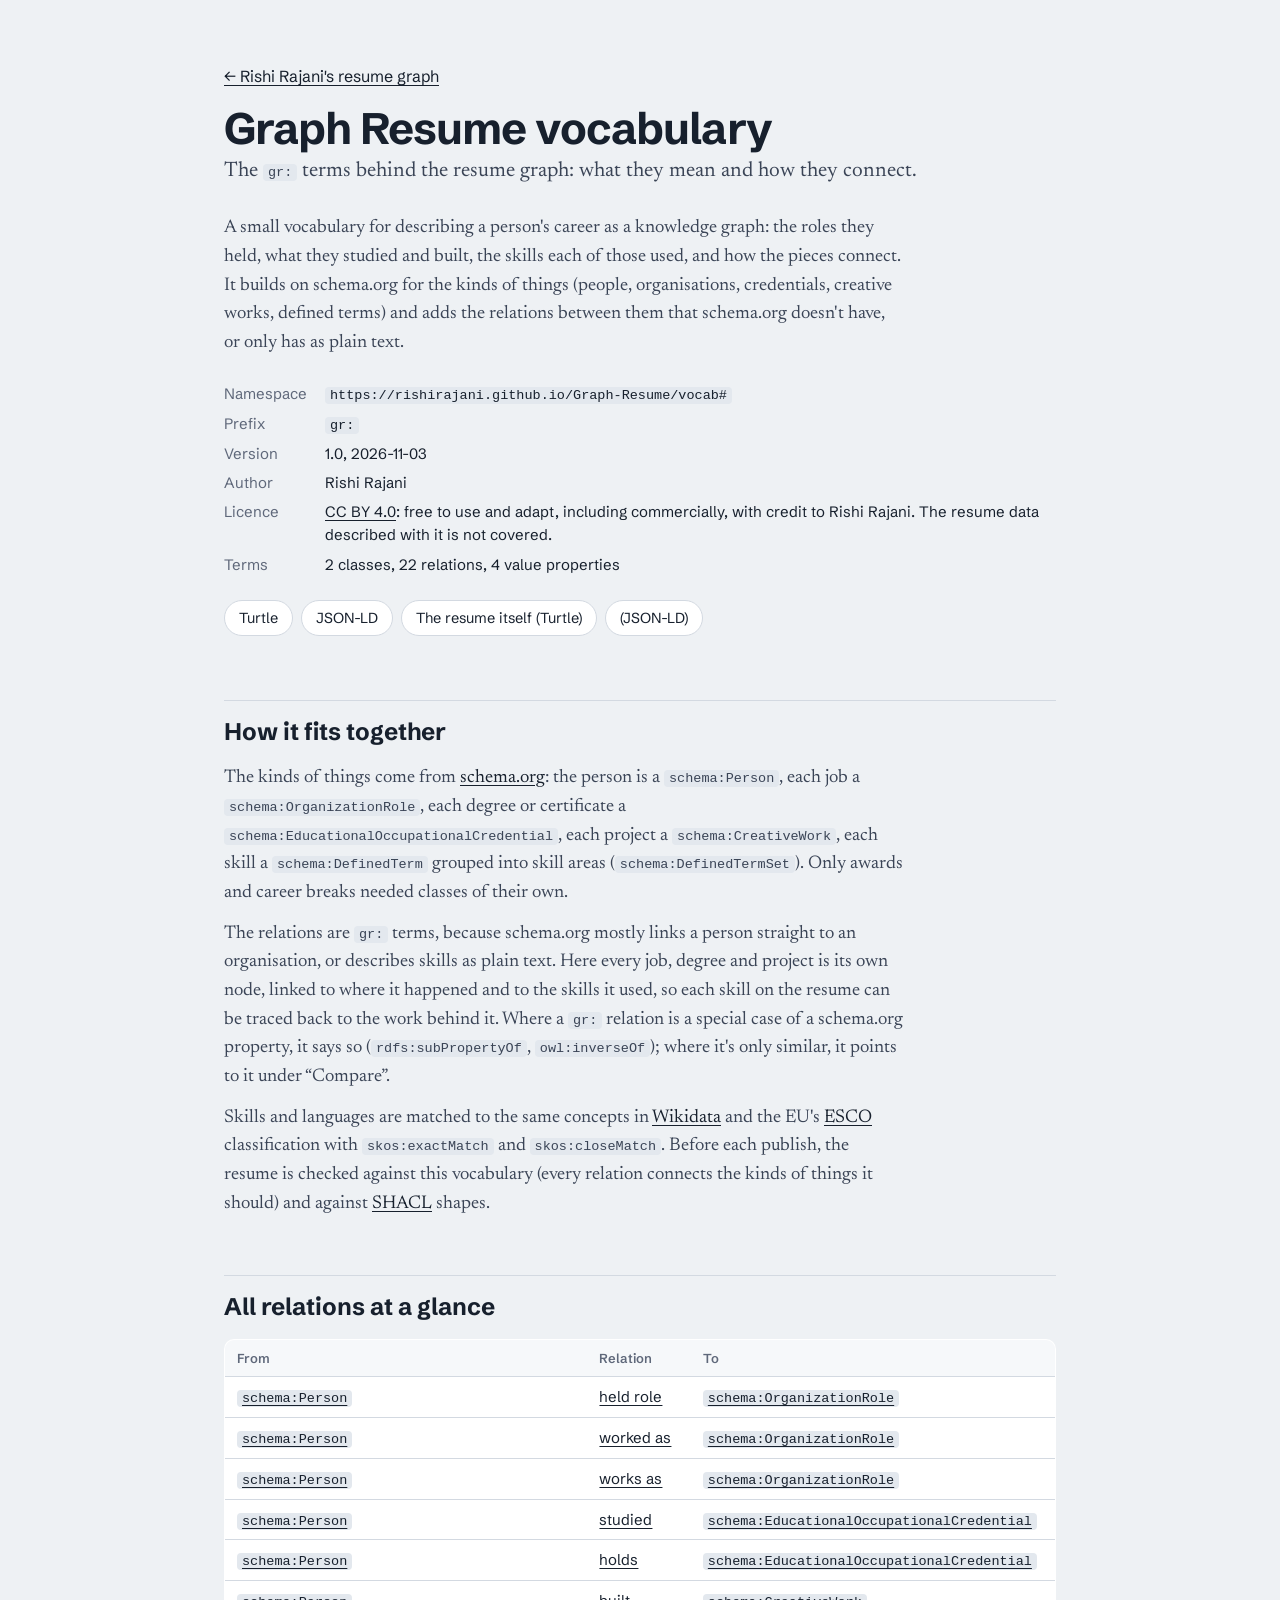
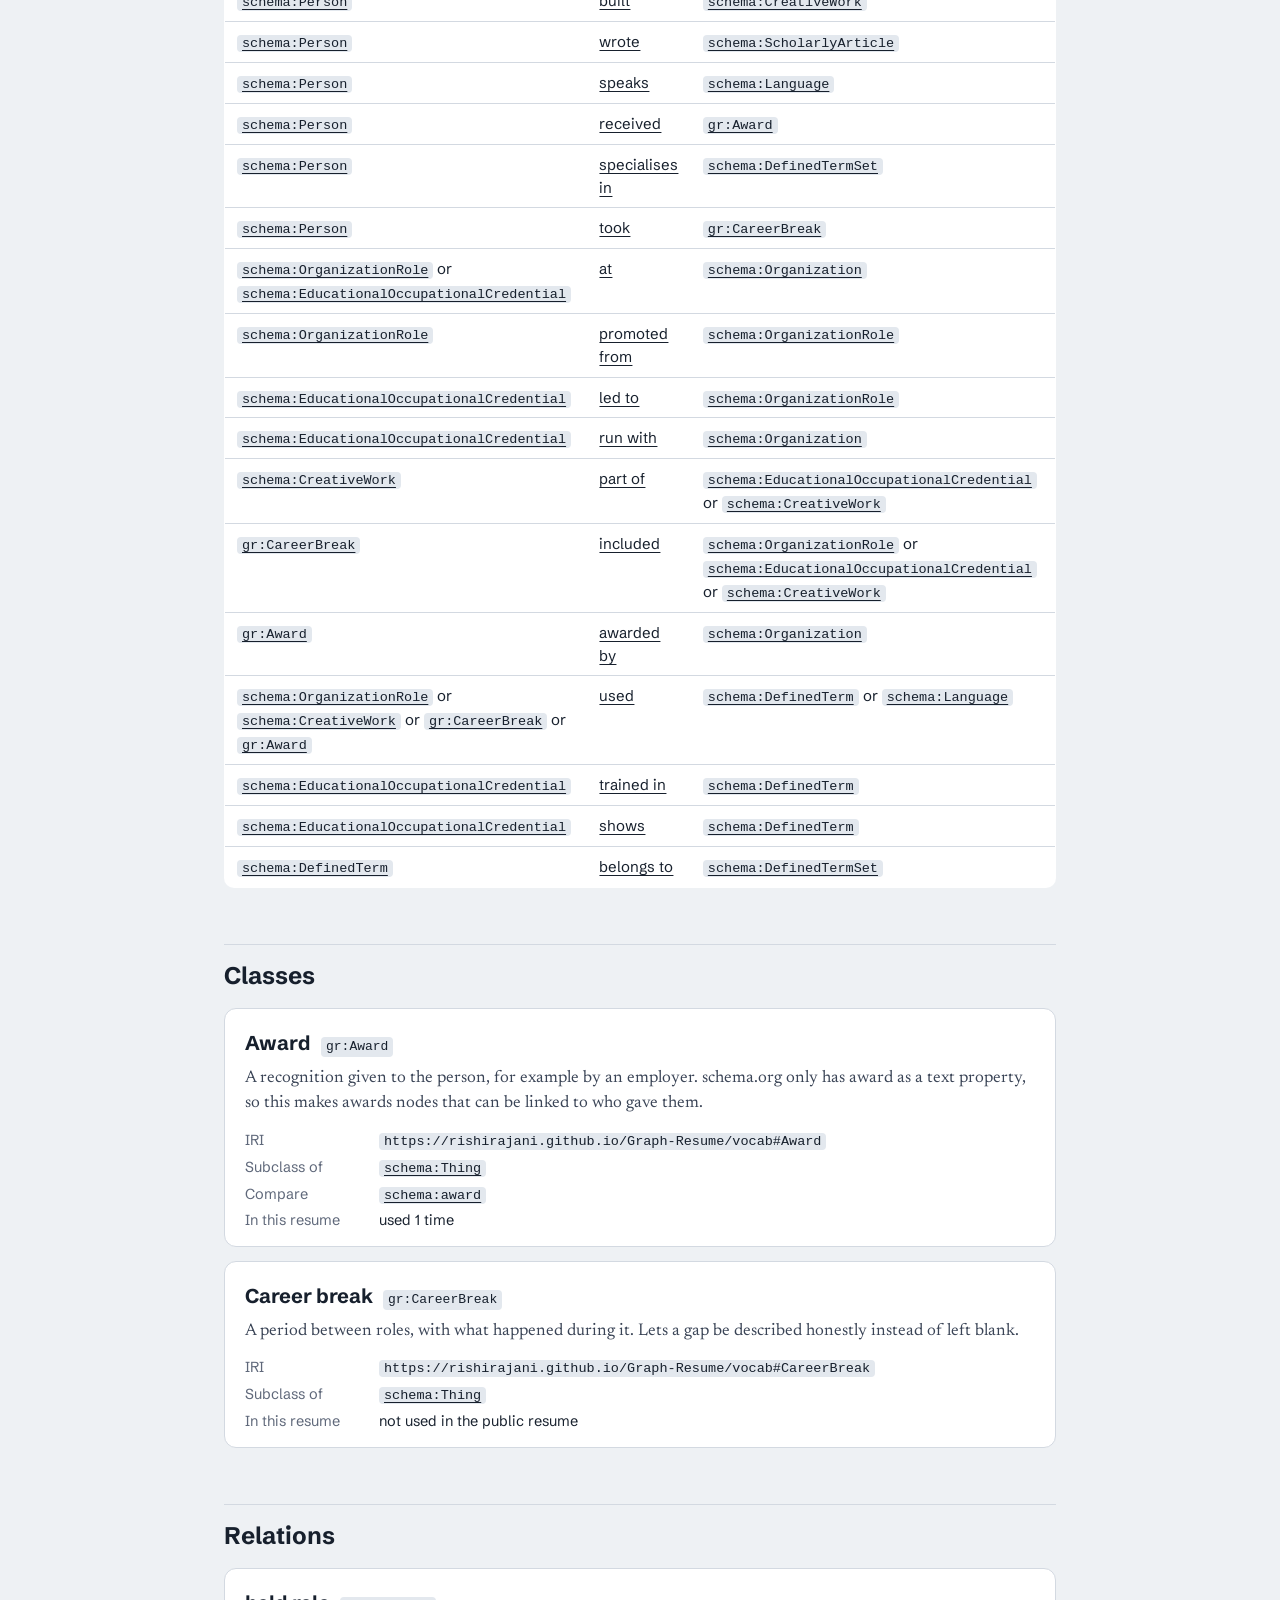
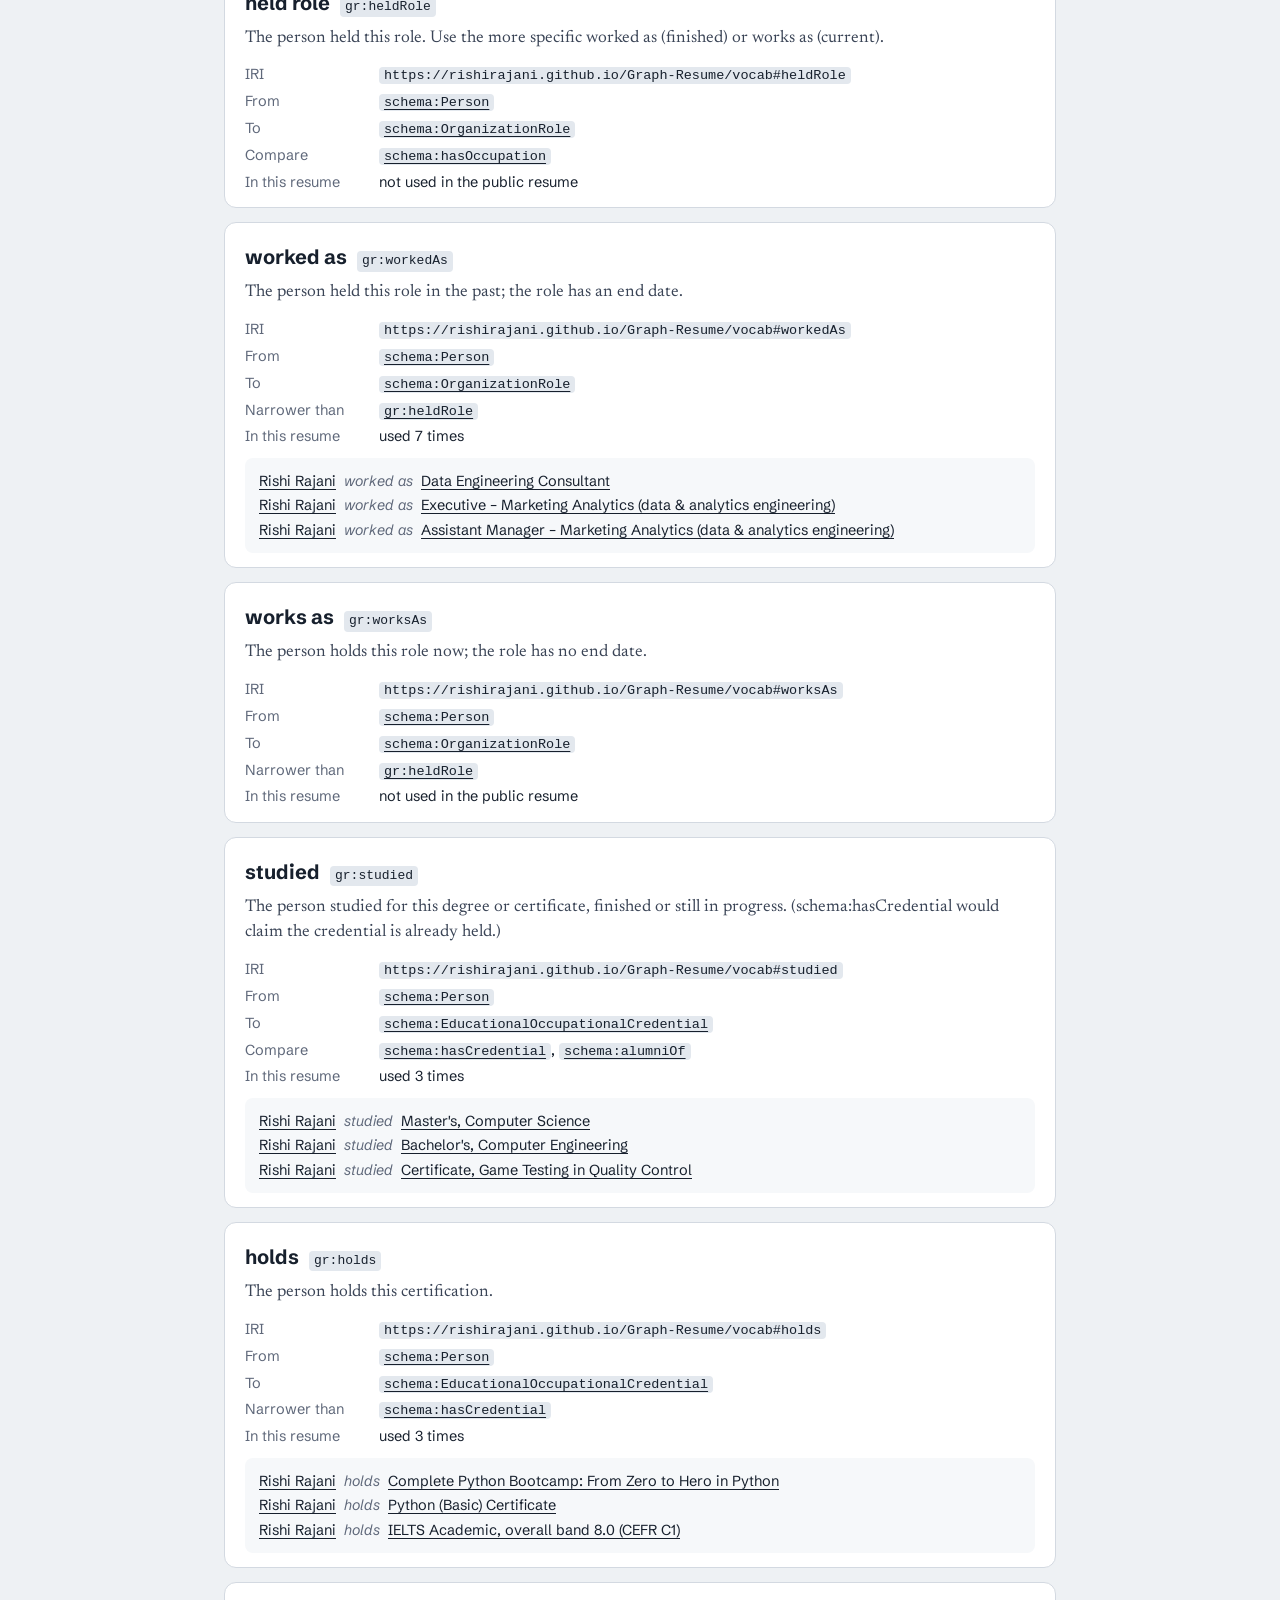
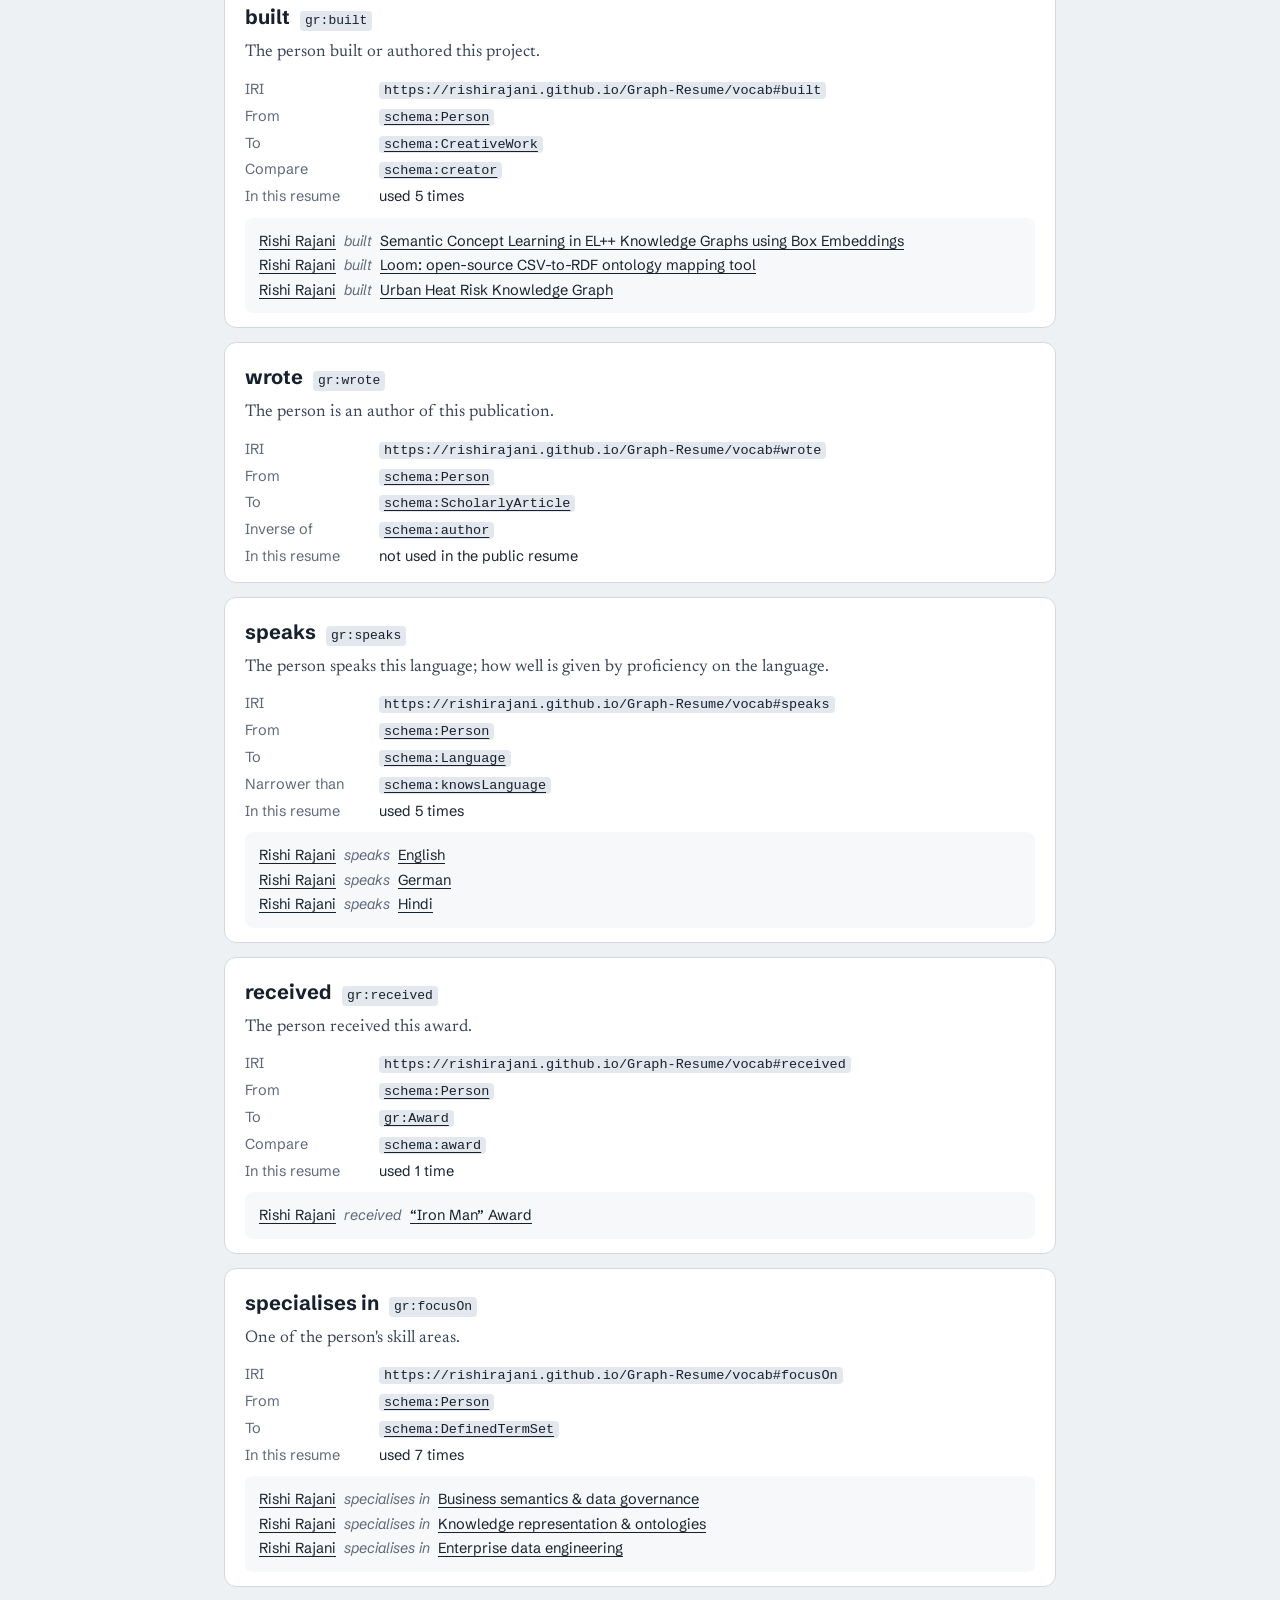
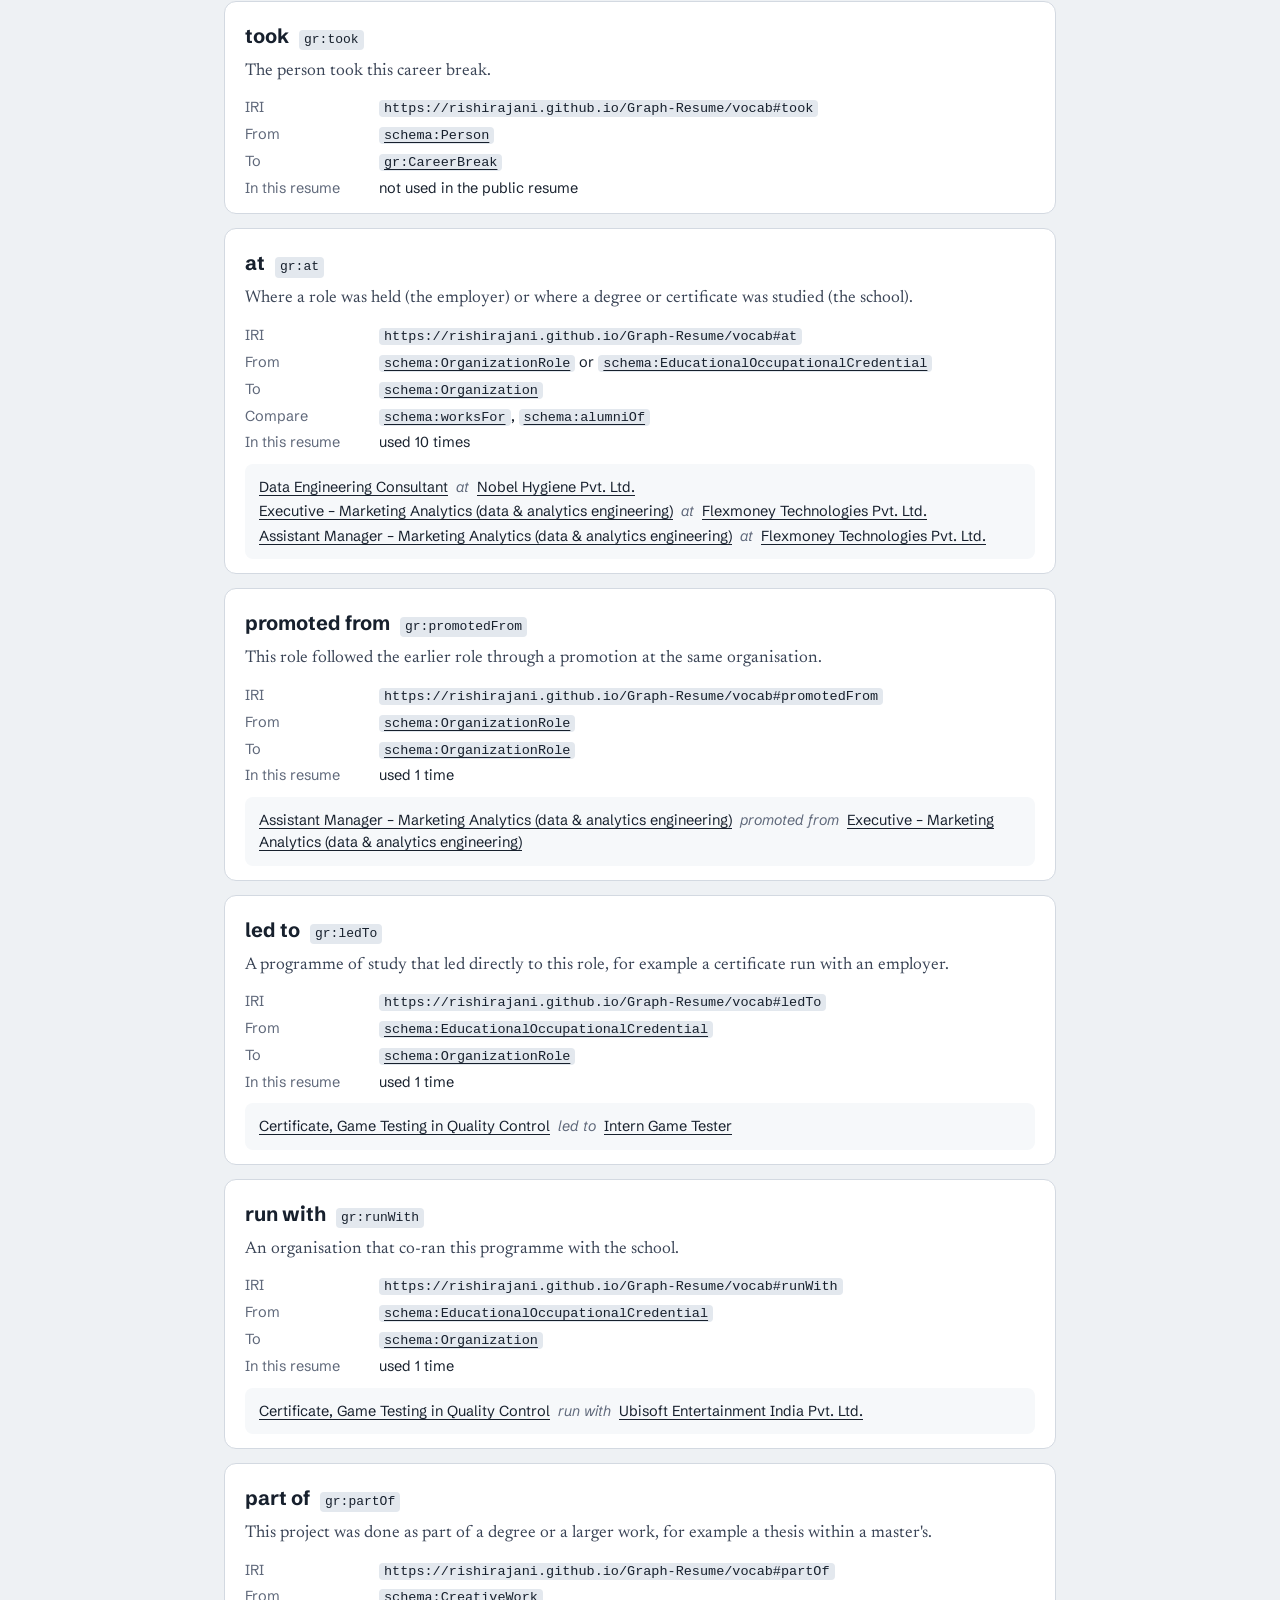
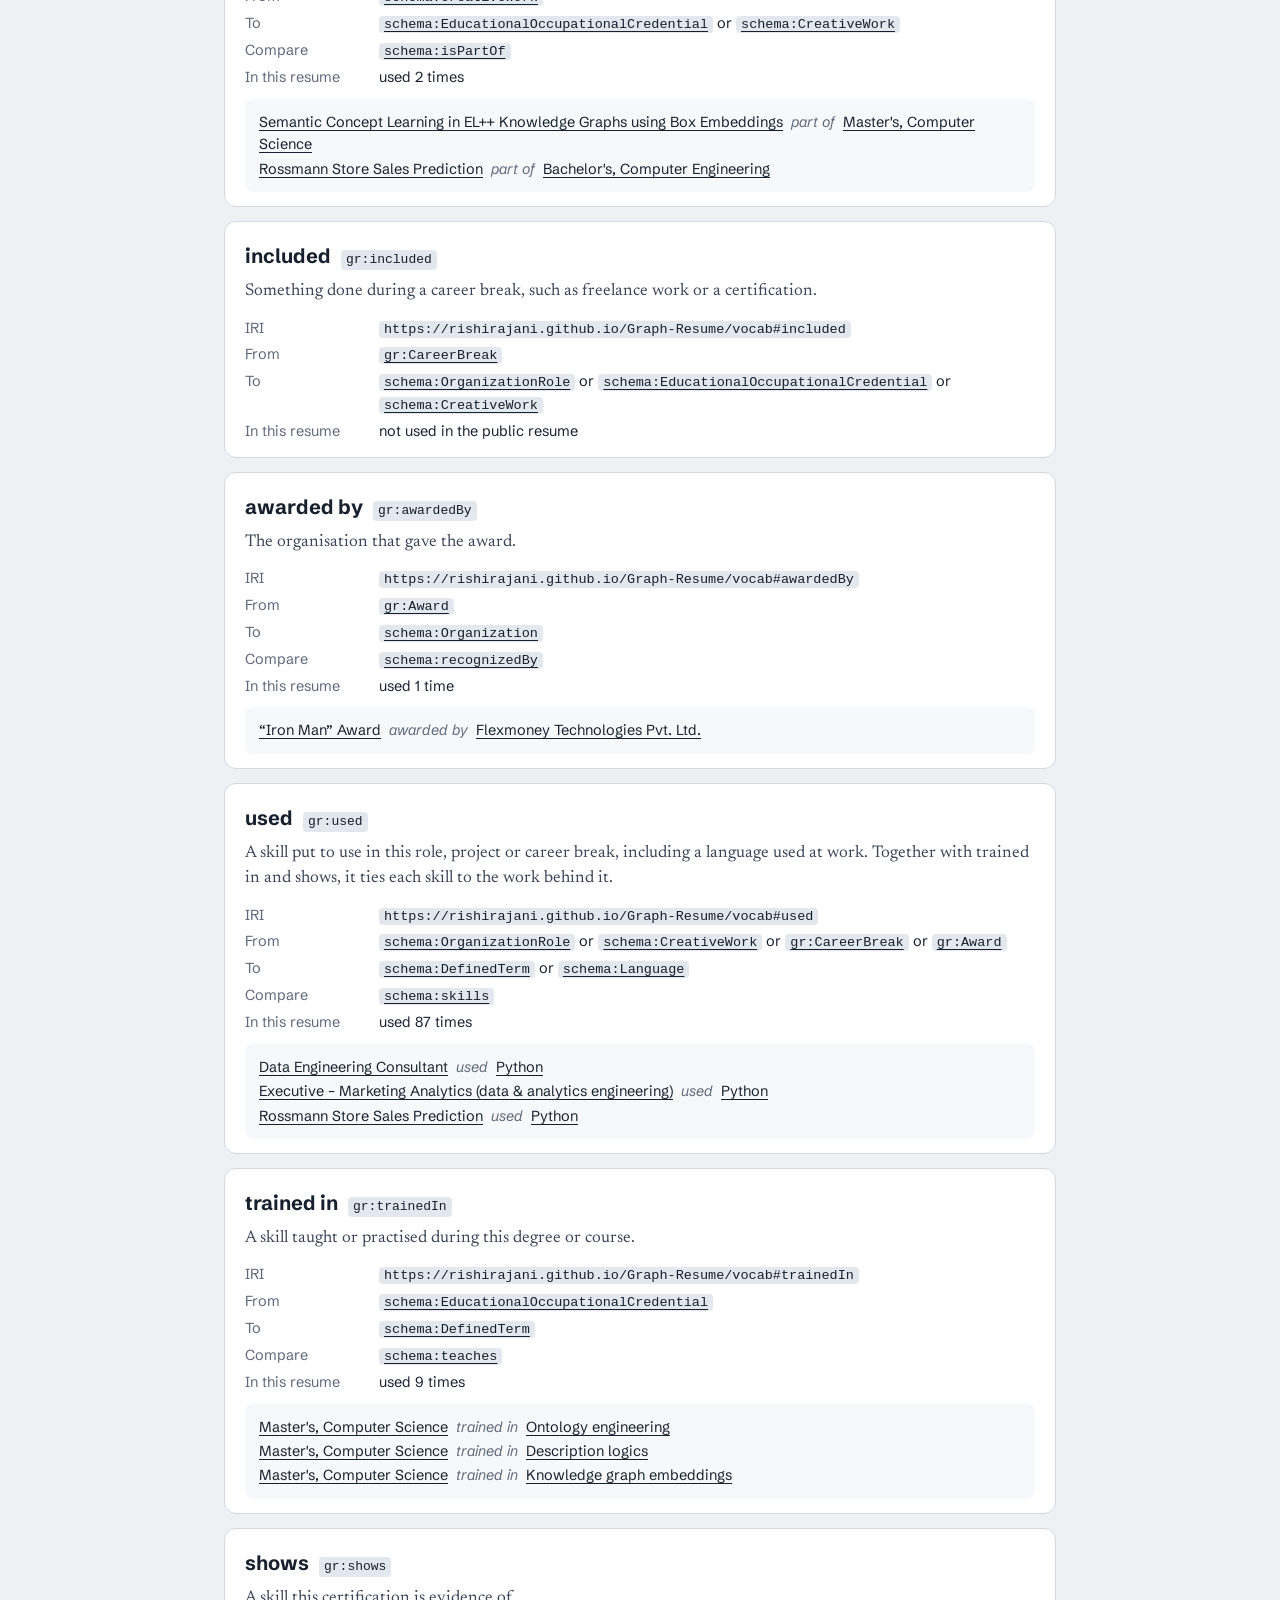
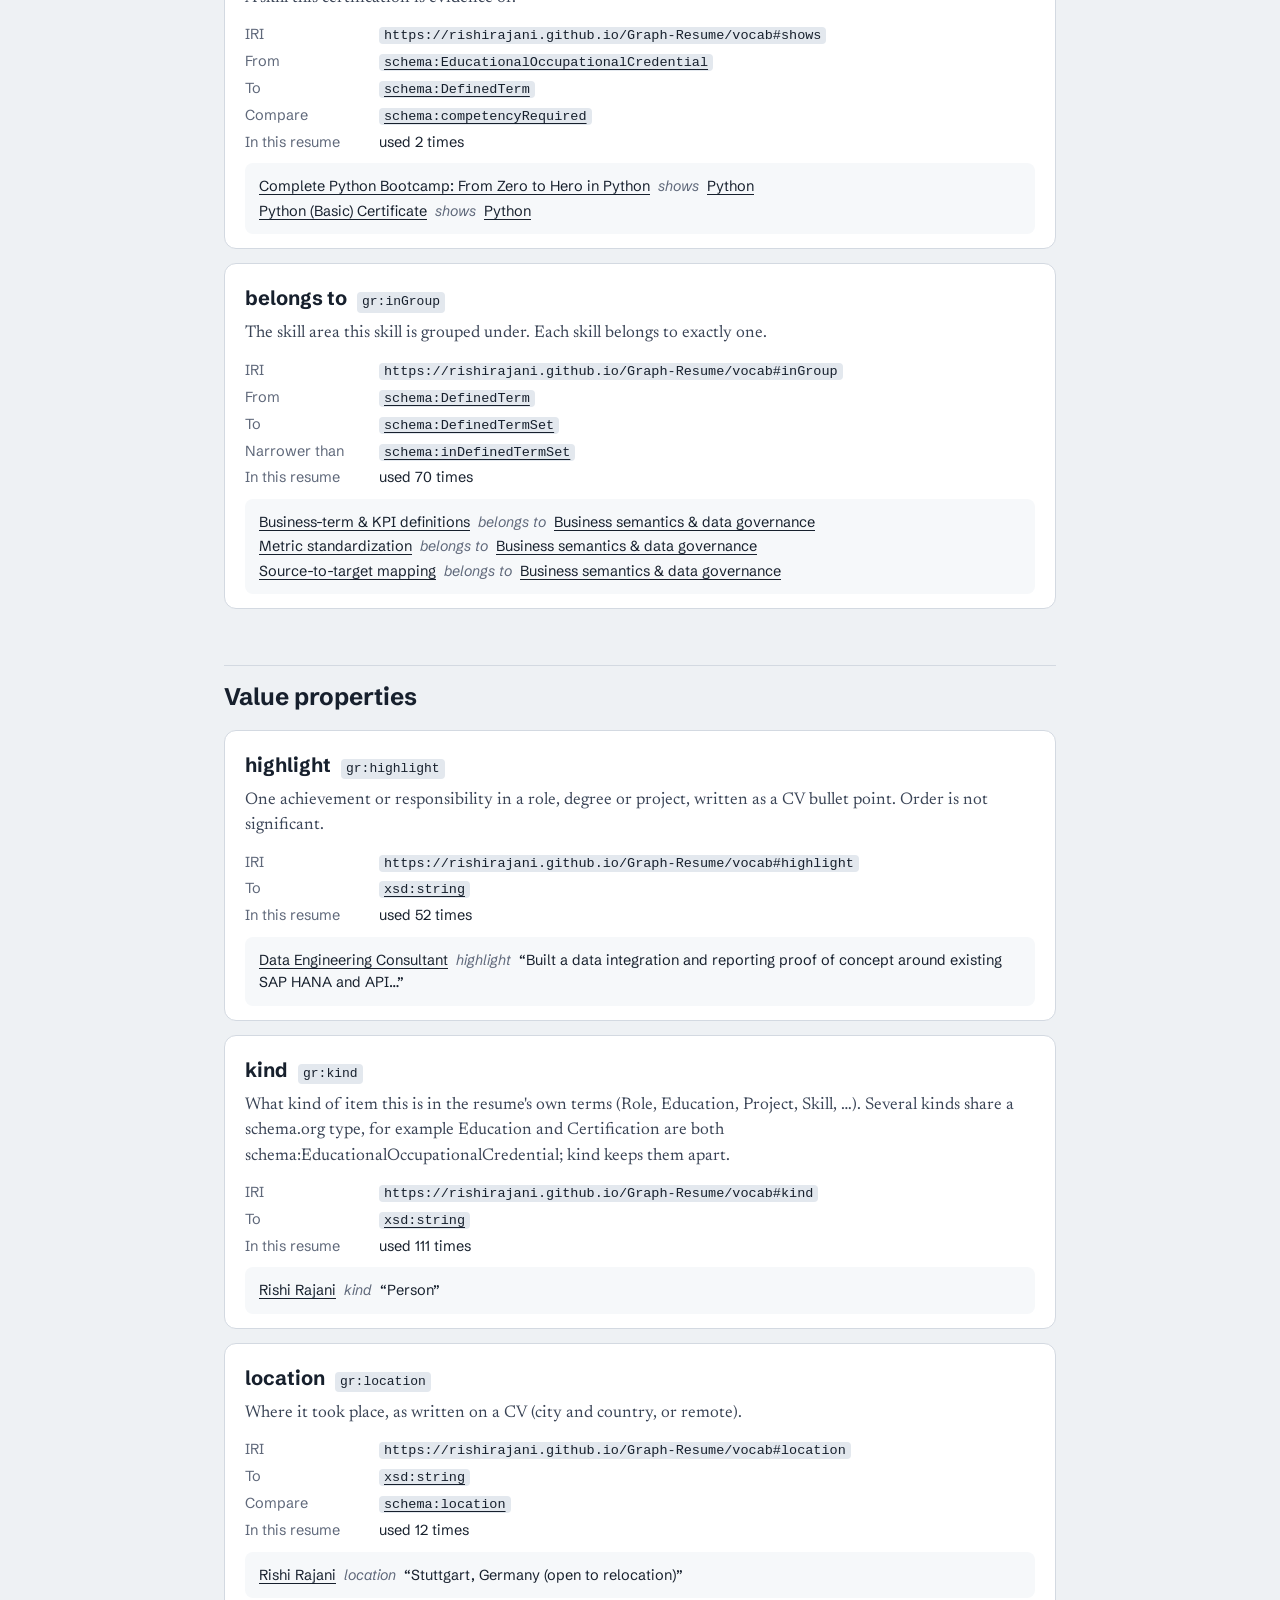
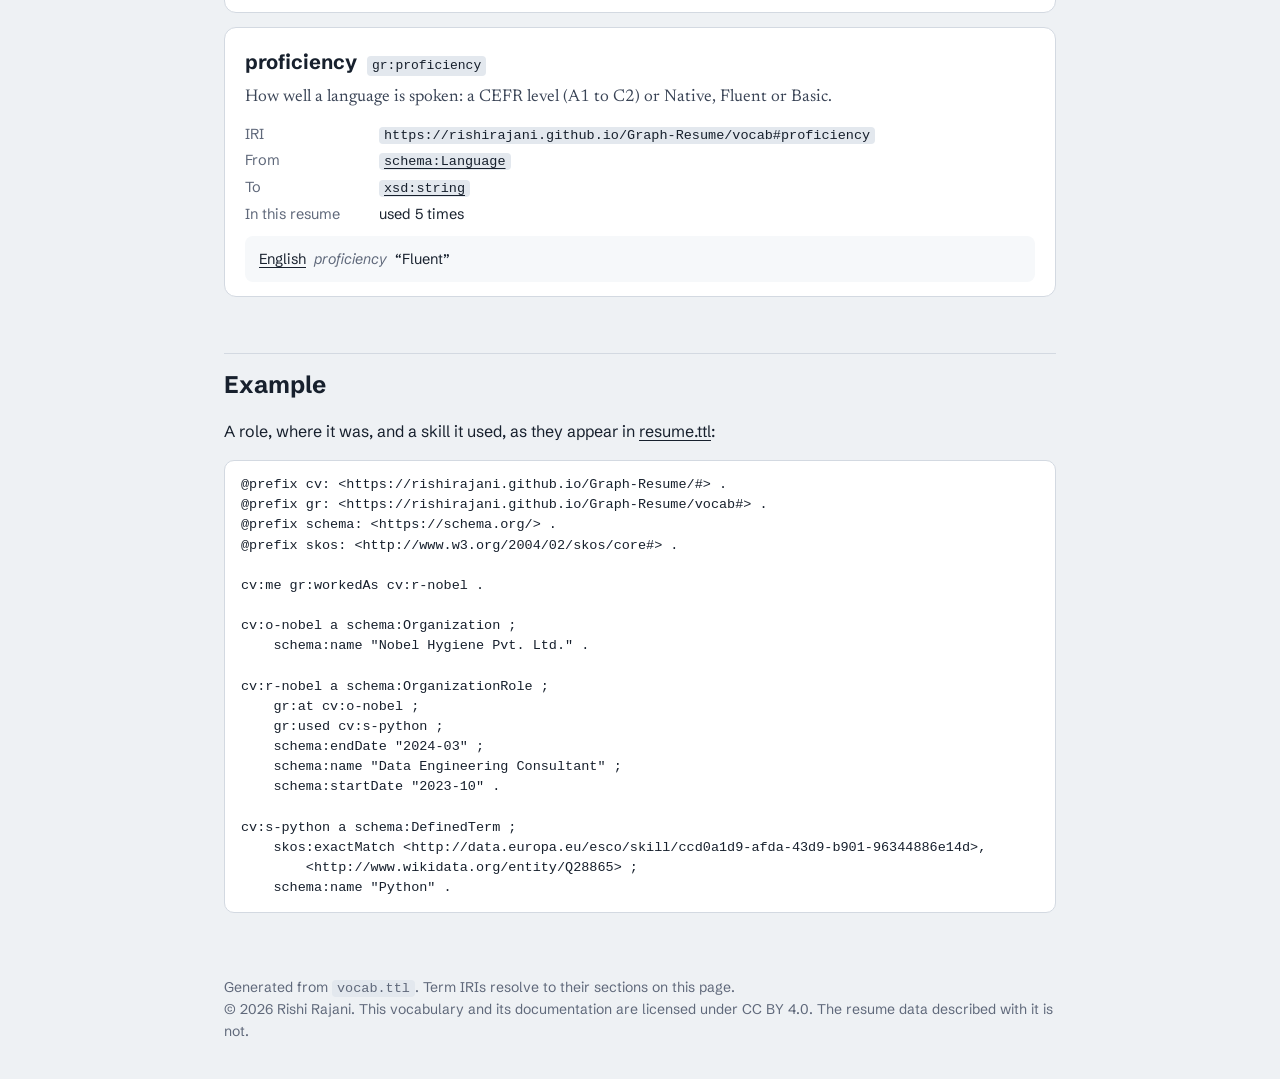
==== commit 406b3c89: "Publish site update" ====
--- a/vocab.html
+++ b/vocab.html
@@ -22,6 +22,24 @@
  },
  "@graph": [
   {
+   "@id": "gr:Award",
+   "@type": "owl:Class",
+   "rdfs:comment": {
+    "@language": "en",
+    "@value": "A recognition given to the person, for example by an employer. schema.org only has award as a text property, so this makes awards nodes that can be linked to who gave them."
+   },
+   "rdfs:label": {
+    "@language": "en",
+    "@value": "Award"
+   },
+   "rdfs:seeAlso": {
+    "@id": "schema:award"
+   },
+   "rdfs:subClassOf": {
+    "@id": "schema:Thing"
+   }
+  },
+  {
    "@id": "gr:workedAs",
    "@type": "owl:ObjectProperty",
    "rdfs:comment": {
@@ -40,379 +58,6 @@
    },
    "rdfs:subPropertyOf": {
     "@id": "gr:heldRole"
-   }
-  },
-  {
-   "@id": "gr:highlight",
-   "@type": "owl:DatatypeProperty",
-   "rdfs:comment": {
-    "@language": "en",
-    "@value": "One achievement or responsibility in a role, degree or project, written as a CV bullet point. Order is not significant."
-   },
-   "rdfs:label": {
-    "@language": "en",
-    "@value": "highlight"
-   },
-   "rdfs:range": {
-    "@id": "xsd:string"
-   }
-  },
-  {
-   "@id": "gr:awardedBy",
-   "@type": "owl:ObjectProperty",
-   "rdfs:comment": {
-    "@language": "en",
-    "@value": "The organisation that gave the award."
-   },
-   "rdfs:domain": {
-    "@id": "gr:Award"
-   },
-   "rdfs:label": {
-    "@language": "en",
-    "@value": "awarded by"
-   },
-   "rdfs:range": {
-    "@id": "schema:Organization"
-   },
-   "rdfs:seeAlso": {
-    "@id": "schema:recognizedBy"
-   }
-  },
-  {
-   "@id": "gr:proficiency",
-   "@type": "owl:DatatypeProperty",
-   "rdfs:comment": {
-    "@language": "en",
-    "@value": "How well a language is spoken: a CEFR level (A1 to C2) or Native, Fluent or Basic."
-   },
-   "rdfs:domain": {
-    "@id": "schema:Language"
-   },
-   "rdfs:label": {
-    "@language": "en",
-    "@value": "proficiency"
-   },
-   "rdfs:range": {
-    "@id": "xsd:string"
-   }
-  },
-  {
-   "@id": "gr:focusOn",
-   "@type": "owl:ObjectProperty",
-   "rdfs:comment": {
-    "@language": "en",
-    "@value": "One of the person's skill areas."
-   },
-   "rdfs:domain": {
-    "@id": "schema:Person"
-   },
-   "rdfs:label": {
-    "@language": "en",
-    "@value": "specialises in"
-   },
-   "rdfs:range": {
-    "@id": "schema:DefinedTermSet"
-   }
-  },
-  {
-   "@id": "gr:took",
-   "@type": "owl:ObjectProperty",
-   "rdfs:comment": {
-    "@language": "en",
-    "@value": "The person took this career break."
-   },
-   "rdfs:domain": {
-    "@id": "schema:Person"
-   },
-   "rdfs:label": {
-    "@language": "en",
-    "@value": "took"
-   },
-   "rdfs:range": {
-    "@id": "gr:CareerBreak"
-   }
-  },
-  {
-   "@id": "gr:included",
-   "@type": "owl:ObjectProperty",
-   "rdfs:comment": {
-    "@language": "en",
-    "@value": "Something done during a career break, such as freelance work or a certification."
-   },
-   "rdfs:domain": {
-    "@id": "gr:CareerBreak"
-   },
-   "rdfs:label": {
-    "@language": "en",
-    "@value": "included"
-   },
-   "rdfs:range": {
-    "@id": "_:n3f2670e65eca4dc7b7126f9bbf70b680b7"
-   }
-  },
-  {
-   "@id": "_:n3f2670e65eca4dc7b7126f9bbf70b680b7",
-   "@type": "owl:Class",
-   "owl:unionOf": {
-    "@list": [
-     {
-      "@id": "schema:OrganizationRole"
-     },
-     {
-      "@id": "schema:EducationalOccupationalCredential"
-     },
-     {
-      "@id": "schema:CreativeWork"
-     }
-    ]
-   }
-  },
-  {
-   "@id": "gr:used",
-   "@type": "owl:ObjectProperty",
-   "rdfs:comment": {
-    "@language": "en",
-    "@value": "A skill put to use in this role, project or career break, including a language used at work. Together with trained in and shows, it ties each skill to the work behind it."
-   },
-   "rdfs:domain": {
-    "@id": "_:n3f2670e65eca4dc7b7126f9bbf70b680b11"
-   },
-   "rdfs:label": {
-    "@language": "en",
-    "@value": "used"
-   },
-   "rdfs:range": {
-    "@id": "_:n3f2670e65eca4dc7b7126f9bbf70b680b16"
-   },
-   "rdfs:seeAlso": {
-    "@id": "schema:skills"
-   }
-  },
-  {
-   "@id": "_:n3f2670e65eca4dc7b7126f9bbf70b680b11",
-   "@type": "owl:Class",
-   "owl:unionOf": {
-    "@list": [
-     {
-      "@id": "schema:OrganizationRole"
-     },
-     {
-      "@id": "schema:CreativeWork"
-     },
-     {
-      "@id": "gr:CareerBreak"
-     },
-     {
-      "@id": "gr:Award"
-     }
-    ]
-   }
-  },
-  {
-   "@id": "_:n3f2670e65eca4dc7b7126f9bbf70b680b16",
-   "@type": "owl:Class",
-   "owl:unionOf": {
-    "@list": [
-     {
-      "@id": "schema:DefinedTerm"
-     },
-     {
-      "@id": "schema:Language"
-     }
-    ]
-   }
-  },
-  {
-   "@id": "gr:at",
-   "@type": "owl:ObjectProperty",
-   "rdfs:comment": {
-    "@language": "en",
-    "@value": "Where a role was held (the employer) or where a degree or certificate was studied (the school)."
-   },
-   "rdfs:domain": {
-    "@id": "_:n3f2670e65eca4dc7b7126f9bbf70b680b1"
-   },
-   "rdfs:label": {
-    "@language": "en",
-    "@value": "at"
-   },
-   "rdfs:range": {
-    "@id": "schema:Organization"
-   },
-   "rdfs:seeAlso": [
-    {
-     "@id": "schema:worksFor"
-    },
-    {
-     "@id": "schema:alumniOf"
-    }
-   ]
-  },
-  {
-   "@id": "_:n3f2670e65eca4dc7b7126f9bbf70b680b1",
-   "@type": "owl:Class",
-   "owl:unionOf": {
-    "@list": [
-     {
-      "@id": "schema:OrganizationRole"
-     },
-     {
-      "@id": "schema:EducationalOccupationalCredential"
-     }
-    ]
-   }
-  },
-  {
-   "@id": "gr:kind",
-   "@type": "owl:DatatypeProperty",
-   "rdfs:comment": {
-    "@language": "en",
-    "@value": "What kind of item this is in the resume's own terms (Role, Education, Project, Skill, …). Several kinds share a schema.org type, for example Education and Certification are both schema:EducationalOccupationalCredential; kind keeps them apart."
-   },
-   "rdfs:label": {
-    "@language": "en",
-    "@value": "kind"
-   },
-   "rdfs:range": {
-    "@id": "xsd:string"
-   }
-  },
-  {
-   "@id": "gr:Award",
-   "@type": "owl:Class",
-   "rdfs:comment": {
-    "@language": "en",
-    "@value": "A recognition given to the person, for example by an employer. schema.org only has award as a text property, so this makes awards nodes that can be linked to who gave them."
-   },
-   "rdfs:label": {
-    "@language": "en",
-    "@value": "Award"
-   },
-   "rdfs:seeAlso": {
-    "@id": "schema:award"
-   },
-   "rdfs:subClassOf": {
-    "@id": "schema:Thing"
-   }
-  },
-  {
-   "@id": "gr:ledTo",
-   "@type": "owl:ObjectProperty",
-   "rdfs:comment": {
-    "@language": "en",
-    "@value": "A programme of study that led directly to this role, for example a certificate run with an employer."
-   },
-   "rdfs:domain": {
-    "@id": "schema:EducationalOccupationalCredential"
-   },
-   "rdfs:label": {
-    "@language": "en",
-    "@value": "led to"
-   },
-   "rdfs:range": {
-    "@id": "schema:OrganizationRole"
-   }
-  },
-  {
-   "@id": "gr:worksAs",
-   "@type": "owl:ObjectProperty",
-   "rdfs:comment": {
-    "@language": "en",
-    "@value": "The person holds this role now; the role has no end date."
-   },
-   "rdfs:domain": {
-    "@id": "schema:Person"
-   },
-   "rdfs:label": {
-    "@language": "en",
-    "@value": "works as"
-   },
-   "rdfs:range": {
-    "@id": "schema:OrganizationRole"
-   },
-   "rdfs:subPropertyOf": {
-    "@id": "gr:heldRole"
-   }
-  },
-  {
-   "@id": "gr:holds",
-   "@type": "owl:ObjectProperty",
-   "rdfs:comment": {
-    "@language": "en",
-    "@value": "The person holds this certification."
-   },
-   "rdfs:domain": {
-    "@id": "schema:Person"
-   },
-   "rdfs:label": {
-    "@language": "en",
-    "@value": "holds"
-   },
-   "rdfs:range": {
-    "@id": "schema:EducationalOccupationalCredential"
-   },
-   "rdfs:subPropertyOf": {
-    "@id": "schema:hasCredential"
-   }
-  },
-  {
-   "@id": "gr:trainedIn",
-   "@type": "owl:ObjectProperty",
-   "rdfs:comment": {
-    "@language": "en",
-    "@value": "A skill taught or practised during this degree or course."
-   },
-   "rdfs:domain": {
-    "@id": "schema:EducationalOccupationalCredential"
-   },
-   "rdfs:label": {
-    "@language": "en",
-    "@value": "trained in"
-   },
-   "rdfs:range": {
-    "@id": "schema:DefinedTerm"
-   },
-   "rdfs:seeAlso": {
-    "@id": "schema:teaches"
-   }
-  },
-  {
-   "@id": "gr:location",
-   "@type": "owl:DatatypeProperty",
-   "rdfs:comment": {
-    "@language": "en",
-    "@value": "Where it took place, as written on a CV (city and country, or remote)."
-   },
-   "rdfs:label": {
-    "@language": "en",
-    "@value": "location"
-   },
-   "rdfs:range": {
-    "@id": "xsd:string"
-   },
-   "rdfs:seeAlso": {
-    "@id": "schema:location"
-   }
-  },
-  {
-   "@id": "gr:built",
-   "@type": "owl:ObjectProperty",
-   "rdfs:comment": {
-    "@language": "en",
-    "@value": "The person built or authored this project."
-   },
-   "rdfs:domain": {
-    "@id": "schema:Person"
-   },
-   "rdfs:label": {
-    "@language": "en",
-    "@value": "built"
-   },
-   "rdfs:range": {
-    "@id": "schema:CreativeWork"
-   },
-   "rdfs:seeAlso": {
-    "@id": "schema:creator"
    }
   },
   {
@@ -454,41 +99,304 @@
    ]
   },
   {
-   "@id": "gr:partOf",
-   "@type": "owl:ObjectProperty",
-   "rdfs:comment": {
-    "@language": "en",
-    "@value": "This project was done as part of a degree or a larger work, for example a thesis within a master's."
-   },
-   "rdfs:domain": {
+   "@id": "gr:CareerBreak",
+   "@type": "owl:Class",
+   "rdfs:comment": {
+    "@language": "en",
+    "@value": "A period between roles, with what happened during it. Lets a gap be described honestly instead of left blank."
+   },
+   "rdfs:label": {
+    "@language": "en",
+    "@value": "Career break"
+   },
+   "rdfs:subClassOf": {
+    "@id": "schema:Thing"
+   }
+  },
+  {
+   "@id": "gr:trainedIn",
+   "@type": "owl:ObjectProperty",
+   "rdfs:comment": {
+    "@language": "en",
+    "@value": "A skill taught or practised during this degree or course."
+   },
+   "rdfs:domain": {
+    "@id": "schema:EducationalOccupationalCredential"
+   },
+   "rdfs:label": {
+    "@language": "en",
+    "@value": "trained in"
+   },
+   "rdfs:range": {
+    "@id": "schema:DefinedTerm"
+   },
+   "rdfs:seeAlso": {
+    "@id": "schema:teaches"
+   }
+  },
+  {
+   "@id": "gr:promotedFrom",
+   "@type": "owl:ObjectProperty",
+   "rdfs:comment": {
+    "@language": "en",
+    "@value": "This role followed the earlier role through a promotion at the same organisation."
+   },
+   "rdfs:domain": {
+    "@id": "schema:OrganizationRole"
+   },
+   "rdfs:label": {
+    "@language": "en",
+    "@value": "promoted from"
+   },
+   "rdfs:range": {
+    "@id": "schema:OrganizationRole"
+   }
+  },
+  {
+   "@id": "gr:runWith",
+   "@type": "owl:ObjectProperty",
+   "rdfs:comment": {
+    "@language": "en",
+    "@value": "An organisation that co-ran this programme with the school."
+   },
+   "rdfs:domain": {
+    "@id": "schema:EducationalOccupationalCredential"
+   },
+   "rdfs:label": {
+    "@language": "en",
+    "@value": "run with"
+   },
+   "rdfs:range": {
+    "@id": "schema:Organization"
+   }
+  },
+  {
+   "@id": "gr:heldRole",
+   "@type": "owl:ObjectProperty",
+   "rdfs:comment": {
+    "@language": "en",
+    "@value": "The person held this role. Use the more specific worked as (finished) or works as (current)."
+   },
+   "rdfs:domain": {
+    "@id": "schema:Person"
+   },
+   "rdfs:label": {
+    "@language": "en",
+    "@value": "held role"
+   },
+   "rdfs:range": {
+    "@id": "schema:OrganizationRole"
+   },
+   "rdfs:seeAlso": {
+    "@id": "schema:hasOccupation"
+   }
+  },
+  {
+   "@id": "gr:built",
+   "@type": "owl:ObjectProperty",
+   "rdfs:comment": {
+    "@language": "en",
+    "@value": "The person built or authored this project."
+   },
+   "rdfs:domain": {
+    "@id": "schema:Person"
+   },
+   "rdfs:label": {
+    "@language": "en",
+    "@value": "built"
+   },
+   "rdfs:range": {
     "@id": "schema:CreativeWork"
    },
-   "rdfs:label": {
-    "@language": "en",
-    "@value": "part of"
-   },
-   "rdfs:range": {
-    "@id": "_:n3f2670e65eca4dc7b7126f9bbf70b680b4"
-   },
    "rdfs:seeAlso": {
-    "@id": "schema:isPartOf"
-   }
-  },
-  {
-   "@id": "_:n3f2670e65eca4dc7b7126f9bbf70b680b4",
+    "@id": "schema:creator"
+   }
+  },
+  {
+   "@id": "gr:focusOn",
+   "@type": "owl:ObjectProperty",
+   "rdfs:comment": {
+    "@language": "en",
+    "@value": "One of the person's skill areas."
+   },
+   "rdfs:domain": {
+    "@id": "schema:Person"
+   },
+   "rdfs:label": {
+    "@language": "en",
+    "@value": "specialises in"
+   },
+   "rdfs:range": {
+    "@id": "schema:DefinedTermSet"
+   }
+  },
+  {
+   "@id": "gr:highlight",
+   "@type": "owl:DatatypeProperty",
+   "rdfs:comment": {
+    "@language": "en",
+    "@value": "One achievement or responsibility in a role, degree or project, written as a CV bullet point. Order is not significant."
+   },
+   "rdfs:label": {
+    "@language": "en",
+    "@value": "highlight"
+   },
+   "rdfs:range": {
+    "@id": "xsd:string"
+   }
+  },
+  {
+   "@id": "gr:location",
+   "@type": "owl:DatatypeProperty",
+   "rdfs:comment": {
+    "@language": "en",
+    "@value": "Where it took place, as written on a CV (city and country, or remote)."
+   },
+   "rdfs:label": {
+    "@language": "en",
+    "@value": "location"
+   },
+   "rdfs:range": {
+    "@id": "xsd:string"
+   },
+   "rdfs:seeAlso": {
+    "@id": "schema:location"
+   }
+  },
+  {
+   "@id": "gr:ledTo",
+   "@type": "owl:ObjectProperty",
+   "rdfs:comment": {
+    "@language": "en",
+    "@value": "A programme of study that led directly to this role, for example a certificate run with an employer."
+   },
+   "rdfs:domain": {
+    "@id": "schema:EducationalOccupationalCredential"
+   },
+   "rdfs:label": {
+    "@language": "en",
+    "@value": "led to"
+   },
+   "rdfs:range": {
+    "@id": "schema:OrganizationRole"
+   }
+  },
+  {
+   "@id": "gr:inGroup",
+   "@type": "owl:ObjectProperty",
+   "rdfs:comment": {
+    "@language": "en",
+    "@value": "The skill area this skill is grouped under. Each skill belongs to exactly one."
+   },
+   "rdfs:domain": {
+    "@id": "schema:DefinedTerm"
+   },
+   "rdfs:label": {
+    "@language": "en",
+    "@value": "belongs to"
+   },
+   "rdfs:range": {
+    "@id": "schema:DefinedTermSet"
+   },
+   "rdfs:subPropertyOf": {
+    "@id": "schema:inDefinedTermSet"
+   }
+  },
+  {
+   "@id": "gr:used",
+   "@type": "owl:ObjectProperty",
+   "rdfs:comment": {
+    "@language": "en",
+    "@value": "A skill put to use in this role, project or career break, including a language used at work. Together with trained in and shows, it ties each skill to the work behind it."
+   },
+   "rdfs:domain": {
+    "@id": "_:n93e0aa139d1540a5a15ba506375e6814b11"
+   },
+   "rdfs:label": {
+    "@language": "en",
+    "@value": "used"
+   },
+   "rdfs:range": {
+    "@id": "_:n93e0aa139d1540a5a15ba506375e6814b16"
+   },
+   "rdfs:seeAlso": {
+    "@id": "schema:skills"
+   }
+  },
+  {
+   "@id": "_:n93e0aa139d1540a5a15ba506375e6814b11",
    "@type": "owl:Class",
    "owl:unionOf": {
     "@list": [
      {
-      "@id": "schema:EducationalOccupationalCredential"
+      "@id": "schema:OrganizationRole"
      },
      {
       "@id": "schema:CreativeWork"
+     },
+     {
+      "@id": "gr:CareerBreak"
+     },
+     {
+      "@id": "gr:Award"
      }
     ]
    }
   },
   {
+   "@id": "_:n93e0aa139d1540a5a15ba506375e6814b16",
+   "@type": "owl:Class",
+   "owl:unionOf": {
+    "@list": [
+     {
+      "@id": "schema:DefinedTerm"
+     },
+     {
+      "@id": "schema:Language"
+     }
+    ]
+   }
+  },
+  {
+   "@id": "gr:awardedBy",
+   "@type": "owl:ObjectProperty",
+   "rdfs:comment": {
+    "@language": "en",
+    "@value": "The organisation that gave the award."
+   },
+   "rdfs:domain": {
+    "@id": "gr:Award"
+   },
+   "rdfs:label": {
+    "@language": "en",
+    "@value": "awarded by"
+   },
+   "rdfs:range": {
+    "@id": "schema:Organization"
+   },
+   "rdfs:seeAlso": {
+    "@id": "schema:recognizedBy"
+   }
+  },
+  {
+   "@id": "gr:proficiency",
+   "@type": "owl:DatatypeProperty",
+   "rdfs:comment": {
+    "@language": "en",
+    "@value": "How well a language is spoken: a CEFR level (A1 to C2) or Native, Fluent or Basic."
+   },
+   "rdfs:domain": {
+    "@id": "schema:Language"
+   },
+   "rdfs:label": {
+    "@language": "en",
+    "@value": "proficiency"
+   },
+   "rdfs:range": {
+    "@id": "xsd:string"
+   }
+  },
+  {
    "@id": "gr:wrote",
    "@type": "owl:ObjectProperty",
    "owl:inverseOf": {
@@ -510,39 +418,60 @@
    }
   },
   {
-   "@id": "gr:inGroup",
-   "@type": "owl:ObjectProperty",
-   "rdfs:comment": {
-    "@language": "en",
-    "@value": "The skill area this skill is grouped under. Each skill belongs to exactly one."
-   },
-   "rdfs:domain": {
+   "@id": "gr:worksAs",
+   "@type": "owl:ObjectProperty",
+   "rdfs:comment": {
+    "@language": "en",
+    "@value": "The person holds this role now; the role has no end date."
+   },
+   "rdfs:domain": {
+    "@id": "schema:Person"
+   },
+   "rdfs:label": {
+    "@language": "en",
+    "@value": "works as"
+   },
+   "rdfs:range": {
+    "@id": "schema:OrganizationRole"
+   },
+   "rdfs:subPropertyOf": {
+    "@id": "gr:heldRole"
+   }
+  },
+  {
+   "@id": "gr:kind",
+   "@type": "owl:DatatypeProperty",
+   "rdfs:comment": {
+    "@language": "en",
+    "@value": "What kind of item this is in the resume's own terms (Role, Education, Project, Skill, …). Several kinds share a schema.org type, for example Education and Certification are both schema:EducationalOccupationalCredential; kind keeps them apart."
+   },
+   "rdfs:label": {
+    "@language": "en",
+    "@value": "kind"
+   },
+   "rdfs:range": {
+    "@id": "xsd:string"
+   }
+  },
+  {
+   "@id": "gr:shows",
+   "@type": "owl:ObjectProperty",
+   "rdfs:comment": {
+    "@language": "en",
+    "@value": "A skill this certification is evidence of."
+   },
+   "rdfs:domain": {
+    "@id": "schema:EducationalOccupationalCredential"
+   },
+   "rdfs:label": {
+    "@language": "en",
+    "@value": "shows"
+   },
+   "rdfs:range": {
     "@id": "schema:DefinedTerm"
    },
-   "rdfs:label": {
-    "@language": "en",
-    "@value": "belongs to"
-   },
-   "rdfs:range": {
-    "@id": "schema:DefinedTermSet"
-   },
-   "rdfs:subPropertyOf": {
-    "@id": "schema:inDefinedTermSet"
-   }
-  },
-  {
-   "@id": "gr:CareerBreak",
-   "@type": "owl:Class",
-   "rdfs:comment": {
-    "@language": "en",
-    "@value": "A period between roles, with what happened during it. Lets a gap be described honestly instead of left blank."
-   },
-   "rdfs:label": {
-    "@language": "en",
-    "@value": "Career break"
-   },
-   "rdfs:subClassOf": {
-    "@id": "schema:Thing"
+   "rdfs:seeAlso": {
+    "@id": "schema:competencyRequired"
    }
   },
   {
@@ -572,81 +501,42 @@
    ]
   },
   {
-   "@id": "gr:promotedFrom",
-   "@type": "owl:ObjectProperty",
-   "rdfs:comment": {
-    "@language": "en",
-    "@value": "This role followed the earlier role through a promotion at the same organisation."
-   },
-   "rdfs:domain": {
-    "@id": "schema:OrganizationRole"
-   },
-   "rdfs:label": {
-    "@language": "en",
-    "@value": "promoted from"
-   },
-   "rdfs:range": {
-    "@id": "schema:OrganizationRole"
-   }
-  },
-  {
-   "@id": "gr:runWith",
-   "@type": "owl:ObjectProperty",
-   "rdfs:comment": {
-    "@language": "en",
-    "@value": "An organisation that co-ran this programme with the school."
-   },
-   "rdfs:domain": {
-    "@id": "schema:EducationalOccupationalCredential"
-   },
-   "rdfs:label": {
-    "@language": "en",
-    "@value": "run with"
-   },
-   "rdfs:range": {
-    "@id": "schema:Organization"
-   }
-  },
-  {
-   "@id": "gr:shows",
-   "@type": "owl:ObjectProperty",
-   "rdfs:comment": {
-    "@language": "en",
-    "@value": "A skill this certification is evidence of."
-   },
-   "rdfs:domain": {
-    "@id": "schema:EducationalOccupationalCredential"
-   },
-   "rdfs:label": {
-    "@language": "en",
-    "@value": "shows"
-   },
-   "rdfs:range": {
-    "@id": "schema:DefinedTerm"
-   },
-   "rdfs:seeAlso": {
-    "@id": "schema:competencyRequired"
-   }
-  },
-  {
-   "@id": "gr:heldRole",
-   "@type": "owl:ObjectProperty",
-   "rdfs:comment": {
-    "@language": "en",
-    "@value": "The person held this role. Use the more specific worked as (finished) or works as (current)."
-   },
-   "rdfs:domain": {
-    "@id": "schema:Person"
-   },
-   "rdfs:label": {
-    "@language": "en",
-    "@value": "held role"
-   },
-   "rdfs:range": {
-    "@id": "schema:OrganizationRole"
-   },
-   "rdfs:seeAlso": {
-    "@id": "schema:hasOccupation"
+   "@id": "gr:took",
+   "@type": "owl:ObjectProperty",
+   "rdfs:comment": {
+    "@language": "en",
+    "@value": "The person took this career break."
+   },
+   "rdfs:domain": {
+    "@id": "schema:Person"
+   },
+   "rdfs:label": {
+    "@language": "en",
+    "@value": "took"
+   },
+   "rdfs:range": {
+    "@id": "gr:CareerBreak"
+   }
+  },
+  {
+   "@id": "gr:speaks",
+   "@type": "owl:ObjectProperty",
+   "rdfs:comment": {
+    "@language": "en",
+    "@value": "The person speaks this language; how well is given by proficiency on the language."
+   },
+   "rdfs:domain": {
+    "@id": "schema:Person"
+   },
+   "rdfs:label": {
+    "@language": "en",
+    "@value": "speaks"
+   },
+   "rdfs:range": {
+    "@id": "schema:Language"
+   },
+   "rdfs:subPropertyOf": {
+    "@id": "schema:knowsLanguage"
    }
   },
   {
@@ -671,24 +561,134 @@
    }
   },
   {
-   "@id": "gr:speaks",
-   "@type": "owl:ObjectProperty",
-   "rdfs:comment": {
-    "@language": "en",
-    "@value": "The person speaks this language; how well is given by proficiency on the language."
-   },
-   "rdfs:domain": {
-    "@id": "schema:Person"
-   },
-   "rdfs:label": {
-    "@language": "en",
-    "@value": "speaks"
-   },
-   "rdfs:range": {
-    "@id": "schema:Language"
+   "@id": "gr:holds",
+   "@type": "owl:ObjectProperty",
+   "rdfs:comment": {
+    "@language": "en",
+    "@value": "The person holds this certification."
+   },
+   "rdfs:domain": {
+    "@id": "schema:Person"
+   },
+   "rdfs:label": {
+    "@language": "en",
+    "@value": "holds"
+   },
+   "rdfs:range": {
+    "@id": "schema:EducationalOccupationalCredential"
    },
    "rdfs:subPropertyOf": {
-    "@id": "schema:knowsLanguage"
+    "@id": "schema:hasCredential"
+   }
+  },
+  {
+   "@id": "gr:partOf",
+   "@type": "owl:ObjectProperty",
+   "rdfs:comment": {
+    "@language": "en",
+    "@value": "This project was done as part of a degree or a larger work, for example a thesis within a master's."
+   },
+   "rdfs:domain": {
+    "@id": "schema:CreativeWork"
+   },
+   "rdfs:label": {
+    "@language": "en",
+    "@value": "part of"
+   },
+   "rdfs:range": {
+    "@id": "_:n93e0aa139d1540a5a15ba506375e6814b4"
+   },
+   "rdfs:seeAlso": {
+    "@id": "schema:isPartOf"
+   }
+  },
+  {
+   "@id": "_:n93e0aa139d1540a5a15ba506375e6814b4",
+   "@type": "owl:Class",
+   "owl:unionOf": {
+    "@list": [
+     {
+      "@id": "schema:EducationalOccupationalCredential"
+     },
+     {
+      "@id": "schema:CreativeWork"
+     }
+    ]
+   }
+  },
+  {
+   "@id": "gr:at",
+   "@type": "owl:ObjectProperty",
+   "rdfs:comment": {
+    "@language": "en",
+    "@value": "Where a role was held (the employer) or where a degree or certificate was studied (the school)."
+   },
+   "rdfs:domain": {
+    "@id": "_:n93e0aa139d1540a5a15ba506375e6814b1"
+   },
+   "rdfs:label": {
+    "@language": "en",
+    "@value": "at"
+   },
+   "rdfs:range": {
+    "@id": "schema:Organization"
+   },
+   "rdfs:seeAlso": [
+    {
+     "@id": "schema:worksFor"
+    },
+    {
+     "@id": "schema:alumniOf"
+    }
+   ]
+  },
+  {
+   "@id": "_:n93e0aa139d1540a5a15ba506375e6814b1",
+   "@type": "owl:Class",
+   "owl:unionOf": {
+    "@list": [
+     {
+      "@id": "schema:OrganizationRole"
+     },
+     {
+      "@id": "schema:EducationalOccupationalCredential"
+     }
+    ]
+   }
+  },
+  {
+   "@id": "gr:included",
+   "@type": "owl:ObjectProperty",
+   "rdfs:comment": {
+    "@language": "en",
+    "@value": "Something done during a career break, such as freelance work or a certification."
+   },
+   "rdfs:domain": {
+    "@id": "gr:CareerBreak"
+   },
+   "rdfs:label": {
+    "@language": "en",
+    "@value": "included"
+   },
+   "rdfs:range": {
+    "@id": "_:n93e0aa139d1540a5a15ba506375e6814b7"
+   }
+  },
+  {
+   "@id": "_:n93e0aa139d1540a5a15ba506375e6814b7",
+   "@type": "owl:Class",
+   "owl:unionOf": {
+    "@list": [
+     {
+      "@id": "schema:OrganizationRole"
+     },
+     {
+      "@id": "schema:EducationalOccupationalCredential"
+     },
+     {
+      "@id": "schema:CreativeWork"
+     }
+    ]
    }
   }
  ]
@@ -798,8 +798,8 @@
 </section><section class="term" id="holds">
   <h3><a class="anchor" href="#holds">holds</a> <code class="curie">gr:holds</code></h3>
   <p class="def">The person holds this certification.</p>
-  <dl><dt>IRI</dt><dd><code>https://rishirajani.github.io/Graph-Resume/vocab#holds</code></dd><dt>From</dt><dd><a href="https://schema.org/Person"><code>schema:Person</code></a></dd><dt>To</dt><dd><a href="https://schema.org/EducationalOccupationalCredential"><code>schema:EducationalOccupationalCredential</code></a></dd><dt>Narrower than</dt><dd><a href="https://schema.org/hasCredential"><code>schema:hasCredential</code></a></dd><dt>In this resume</dt><dd>used 2 times</dd></dl>
-  <ul class='ex'><li><a href="https://rishirajani.github.io/Graph-Resume/#me">Rishi Rajani</a> <span class='rel'>holds</span> <a href="https://rishirajani.github.io/Graph-Resume/#c-udemy-python">Complete Python Bootcamp: From Zero to Hero in Python</a></li><li><a href="https://rishirajani.github.io/Graph-Resume/#me">Rishi Rajani</a> <span class='rel'>holds</span> <a href="https://rishirajani.github.io/Graph-Resume/#c-hackerrank-python">Python (Basic) Certificate</a></li></ul>
+  <dl><dt>IRI</dt><dd><code>https://rishirajani.github.io/Graph-Resume/vocab#holds</code></dd><dt>From</dt><dd><a href="https://schema.org/Person"><code>schema:Person</code></a></dd><dt>To</dt><dd><a href="https://schema.org/EducationalOccupationalCredential"><code>schema:EducationalOccupationalCredential</code></a></dd><dt>Narrower than</dt><dd><a href="https://schema.org/hasCredential"><code>schema:hasCredential</code></a></dd><dt>In this resume</dt><dd>used 3 times</dd></dl>
+  <ul class='ex'><li><a href="https://rishirajani.github.io/Graph-Resume/#me">Rishi Rajani</a> <span class='rel'>holds</span> <a href="https://rishirajani.github.io/Graph-Resume/#c-udemy-python">Complete Python Bootcamp: From Zero to Hero in Python</a></li><li><a href="https://rishirajani.github.io/Graph-Resume/#me">Rishi Rajani</a> <span class='rel'>holds</span> <a href="https://rishirajani.github.io/Graph-Resume/#c-hackerrank-python">Python (Basic) Certificate</a></li><li><a href="https://rishirajani.github.io/Graph-Resume/#me">Rishi Rajani</a> <span class='rel'>holds</span> <a href="https://rishirajani.github.io/Graph-Resume/#c-ielts">IELTS Academic, overall band 8.0 (CEFR C1)</a></li></ul>
 </section><section class="term" id="built">
   <h3><a class="anchor" href="#built">built</a> <code class="curie">gr:built</code></h3>
   <p class="def">The person built or authored this project.</p>
@@ -896,7 +896,7 @@
 </section><section class="term" id="kind">
   <h3><a class="anchor" href="#kind">kind</a> <code class="curie">gr:kind</code></h3>
   <p class="def">What kind of item this is in the resume&#x27;s own terms (Role, Education, Project, Skill, …). Several kinds share a schema.org type, for example Education and Certification are both schema:EducationalOccupationalCredential; kind keeps them apart.</p>
-  <dl><dt>IRI</dt><dd><code>https://rishirajani.github.io/Graph-Resume/vocab#kind</code></dd><dt>To</dt><dd><a href="http://www.w3.org/2001/XMLSchema#string"><code>xsd:string</code></a></dd><dt>In this resume</dt><dd>used 110 times</dd></dl>
+  <dl><dt>IRI</dt><dd><code>https://rishirajani.github.io/Graph-Resume/vocab#kind</code></dd><dt>To</dt><dd><a href="http://www.w3.org/2001/XMLSchema#string"><code>xsd:string</code></a></dd><dt>In this resume</dt><dd>used 111 times</dd></dl>
   <ul class='ex'><li><a href="https://rishirajani.github.io/Graph-Resume/#me">Rishi Rajani</a> <span class='rel'>kind</span> “Person”</li></ul>
 </section><section class="term" id="location">
   <h3><a class="anchor" href="#location">location</a> <code class="curie">gr:location</code></h3>
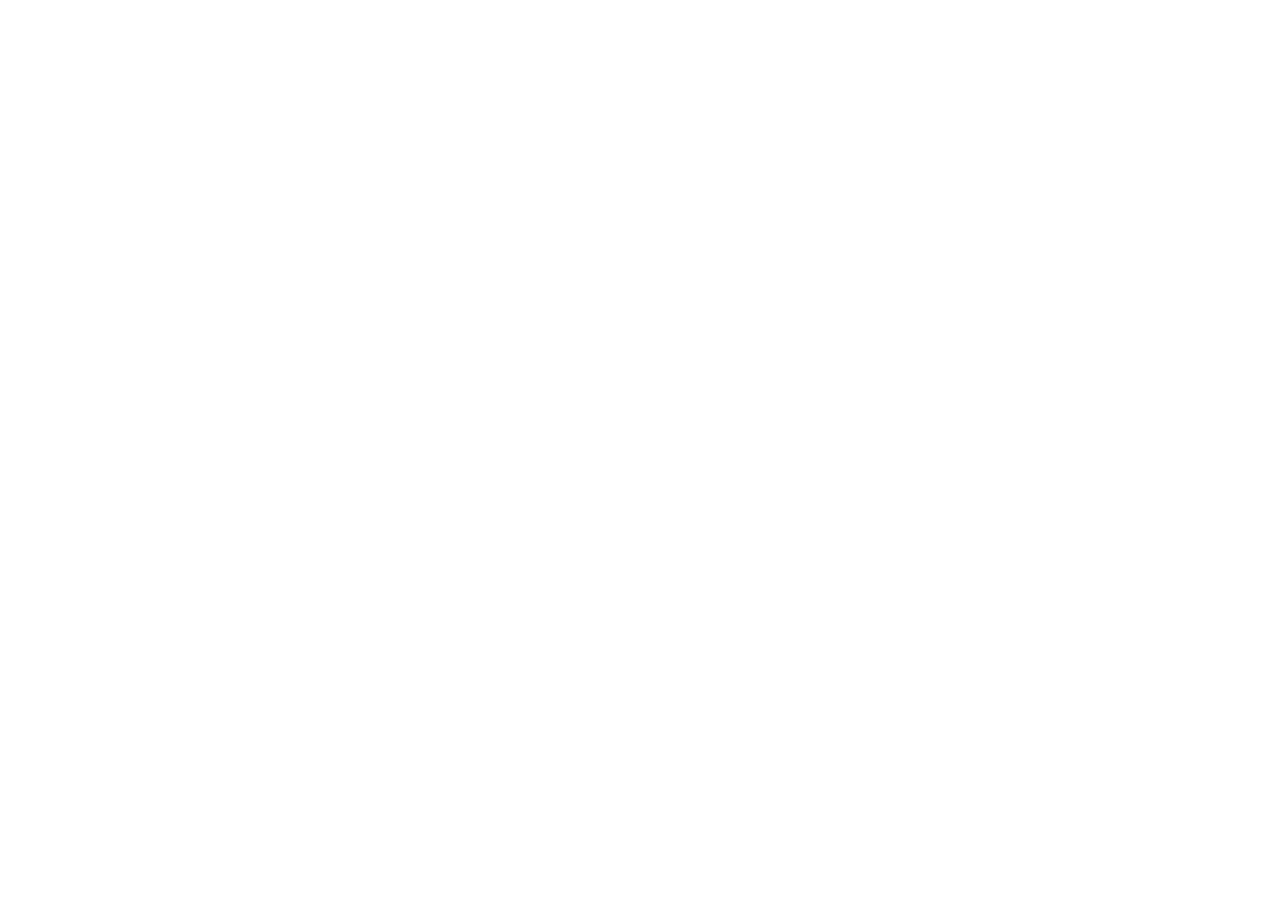
==== commit dc53fd8f: "Publish site update" ====
--- a/vocab.html
+++ b/vocab.html
@@ -1,941 +1,7 @@
 <!DOCTYPE html>
-<html lang="en">
-<head>
-<meta charset="utf-8">
-<meta name="viewport" content="width=device-width, initial-scale=1">
-<title>Graph Resume vocabulary (gr:)</title>
-<meta name="description" content="Documentation of the gr: vocabulary used by Rishi Rajani's resume graph.">
-<link rel="alternate" type="text/turtle" href="vocab.ttl">
-<link rel="alternate" type="application/ld+json" href="vocab.jsonld">
-<link rel="preconnect" href="https://fonts.googleapis.com">
-<link rel="preconnect" href="https://fonts.gstatic.com" crossorigin>
-<link href="https://fonts.googleapis.com/css2?family=Schibsted+Grotesk:wght@400..800&family=Newsreader:opsz,wght@6..72,300..600&display=swap" rel="stylesheet">
-<script type="application/ld+json">
-{
- "@context": {
-  "dcterms": "http://purl.org/dc/terms/",
-  "gr": "https://rishirajani.github.io/Graph-Resume/vocab#",
-  "owl": "http://www.w3.org/2002/07/owl#",
-  "rdfs": "http://www.w3.org/2000/01/rdf-schema#",
-  "schema": "https://schema.org/",
-  "xsd": "http://www.w3.org/2001/XMLSchema#"
- },
- "@graph": [
-  {
-   "@id": "gr:Award",
-   "@type": "owl:Class",
-   "rdfs:comment": {
-    "@language": "en",
-    "@value": "A recognition given to the person, for example by an employer. schema.org only has award as a text property, so this makes awards nodes that can be linked to who gave them."
-   },
-   "rdfs:label": {
-    "@language": "en",
-    "@value": "Award"
-   },
-   "rdfs:seeAlso": {
-    "@id": "schema:award"
-   },
-   "rdfs:subClassOf": {
-    "@id": "schema:Thing"
-   }
-  },
-  {
-   "@id": "gr:workedAs",
-   "@type": "owl:ObjectProperty",
-   "rdfs:comment": {
-    "@language": "en",
-    "@value": "The person held this role in the past; the role has an end date."
-   },
-   "rdfs:domain": {
-    "@id": "schema:Person"
-   },
-   "rdfs:label": {
-    "@language": "en",
-    "@value": "worked as"
-   },
-   "rdfs:range": {
-    "@id": "schema:OrganizationRole"
-   },
-   "rdfs:subPropertyOf": {
-    "@id": "gr:heldRole"
-   }
-  },
-  {
-   "@id": "https://rishirajani.github.io/Graph-Resume/vocab",
-   "@type": "owl:Ontology",
-   "dcterms:created": {
-    "@type": "xsd:date",
-    "@value": "2026-11-03"
-   },
-   "dcterms:creator": "Rishi Rajani",
-   "dcterms:description": {
-    "@language": "en",
-    "@value": "A small vocabulary for describing a person's career as a knowledge graph:\nthe roles they held, what they studied and built, the skills each of those used, and how\nthe pieces connect. It builds on schema.org for the kinds of things (people, organisations,\ncredentials, creative works, defined terms) and adds the relations between them that\nschema.org doesn't have, or only has as plain text."
-   },
-   "dcterms:license": {
-    "@id": "https://creativecommons.org/licenses/by/4.0/"
-   },
-   "dcterms:rights": {
-    "@language": "en",
-    "@value": "© 2026 Rishi Rajani. This vocabulary and its documentation are licensed under CC BY 4.0. The resume data described with it is not."
-   },
-   "dcterms:title": {
-    "@language": "en",
-    "@value": "Graph Resume vocabulary"
-   },
-   "http://purl.org/vocab/vann/preferredNamespacePrefix": "gr",
-   "http://purl.org/vocab/vann/preferredNamespaceUri": "https://rishirajani.github.io/Graph-Resume/vocab#",
-   "owl:versionIRI": {
-    "@id": "https://rishirajani.github.io/Graph-Resume/vocab/1.0"
-   },
-   "owl:versionInfo": "1.0",
-   "rdfs:seeAlso": [
-    {
-     "@id": "schema:"
-    },
-    {
-     "@id": "http://www.w3.org/2004/02/skos/core"
-    }
-   ]
-  },
-  {
-   "@id": "gr:CareerBreak",
-   "@type": "owl:Class",
-   "rdfs:comment": {
-    "@language": "en",
-    "@value": "A period between roles, with what happened during it. Lets a gap be described honestly instead of left blank."
-   },
-   "rdfs:label": {
-    "@language": "en",
-    "@value": "Career break"
-   },
-   "rdfs:subClassOf": {
-    "@id": "schema:Thing"
-   }
-  },
-  {
-   "@id": "gr:trainedIn",
-   "@type": "owl:ObjectProperty",
-   "rdfs:comment": {
-    "@language": "en",
-    "@value": "A skill taught or practised during this degree or course."
-   },
-   "rdfs:domain": {
-    "@id": "schema:EducationalOccupationalCredential"
-   },
-   "rdfs:label": {
-    "@language": "en",
-    "@value": "trained in"
-   },
-   "rdfs:range": {
-    "@id": "schema:DefinedTerm"
-   },
-   "rdfs:seeAlso": {
-    "@id": "schema:teaches"
-   }
-  },
-  {
-   "@id": "gr:promotedFrom",
-   "@type": "owl:ObjectProperty",
-   "rdfs:comment": {
-    "@language": "en",
-    "@value": "This role followed the earlier role through a promotion at the same organisation."
-   },
-   "rdfs:domain": {
-    "@id": "schema:OrganizationRole"
-   },
-   "rdfs:label": {
-    "@language": "en",
-    "@value": "promoted from"
-   },
-   "rdfs:range": {
-    "@id": "schema:OrganizationRole"
-   }
-  },
-  {
-   "@id": "gr:runWith",
-   "@type": "owl:ObjectProperty",
-   "rdfs:comment": {
-    "@language": "en",
-    "@value": "An organisation that co-ran this programme with the school."
-   },
-   "rdfs:domain": {
-    "@id": "schema:EducationalOccupationalCredential"
-   },
-   "rdfs:label": {
-    "@language": "en",
-    "@value": "run with"
-   },
-   "rdfs:range": {
-    "@id": "schema:Organization"
-   }
-  },
-  {
-   "@id": "gr:heldRole",
-   "@type": "owl:ObjectProperty",
-   "rdfs:comment": {
-    "@language": "en",
-    "@value": "The person held this role. Use the more specific worked as (finished) or works as (current)."
-   },
-   "rdfs:domain": {
-    "@id": "schema:Person"
-   },
-   "rdfs:label": {
-    "@language": "en",
-    "@value": "held role"
-   },
-   "rdfs:range": {
-    "@id": "schema:OrganizationRole"
-   },
-   "rdfs:seeAlso": {
-    "@id": "schema:hasOccupation"
-   }
-  },
-  {
-   "@id": "gr:built",
-   "@type": "owl:ObjectProperty",
-   "rdfs:comment": {
-    "@language": "en",
-    "@value": "The person built or authored this project."
-   },
-   "rdfs:domain": {
-    "@id": "schema:Person"
-   },
-   "rdfs:label": {
-    "@language": "en",
-    "@value": "built"
-   },
-   "rdfs:range": {
-    "@id": "schema:CreativeWork"
-   },
-   "rdfs:seeAlso": {
-    "@id": "schema:creator"
-   }
-  },
-  {
-   "@id": "gr:focusOn",
-   "@type": "owl:ObjectProperty",
-   "rdfs:comment": {
-    "@language": "en",
-    "@value": "One of the person's skill areas."
-   },
-   "rdfs:domain": {
-    "@id": "schema:Person"
-   },
-   "rdfs:label": {
-    "@language": "en",
-    "@value": "specialises in"
-   },
-   "rdfs:range": {
-    "@id": "schema:DefinedTermSet"
-   }
-  },
-  {
-   "@id": "gr:highlight",
-   "@type": "owl:DatatypeProperty",
-   "rdfs:comment": {
-    "@language": "en",
-    "@value": "One achievement or responsibility in a role, degree or project, written as a CV bullet point. Order is not significant."
-   },
-   "rdfs:label": {
-    "@language": "en",
-    "@value": "highlight"
-   },
-   "rdfs:range": {
-    "@id": "xsd:string"
-   }
-  },
-  {
-   "@id": "gr:location",
-   "@type": "owl:DatatypeProperty",
-   "rdfs:comment": {
-    "@language": "en",
-    "@value": "Where it took place, as written on a CV (city and country, or remote)."
-   },
-   "rdfs:label": {
-    "@language": "en",
-    "@value": "location"
-   },
-   "rdfs:range": {
-    "@id": "xsd:string"
-   },
-   "rdfs:seeAlso": {
-    "@id": "schema:location"
-   }
-  },
-  {
-   "@id": "gr:ledTo",
-   "@type": "owl:ObjectProperty",
-   "rdfs:comment": {
-    "@language": "en",
-    "@value": "A programme of study that led directly to this role, for example a certificate run with an employer."
-   },
-   "rdfs:domain": {
-    "@id": "schema:EducationalOccupationalCredential"
-   },
-   "rdfs:label": {
-    "@language": "en",
-    "@value": "led to"
-   },
-   "rdfs:range": {
-    "@id": "schema:OrganizationRole"
-   }
-  },
-  {
-   "@id": "gr:inGroup",
-   "@type": "owl:ObjectProperty",
-   "rdfs:comment": {
-    "@language": "en",
-    "@value": "The skill area this skill is grouped under. Each skill belongs to exactly one."
-   },
-   "rdfs:domain": {
-    "@id": "schema:DefinedTerm"
-   },
-   "rdfs:label": {
-    "@language": "en",
-    "@value": "belongs to"
-   },
-   "rdfs:range": {
-    "@id": "schema:DefinedTermSet"
-   },
-   "rdfs:subPropertyOf": {
-    "@id": "schema:inDefinedTermSet"
-   }
-  },
-  {
-   "@id": "gr:used",
-   "@type": "owl:ObjectProperty",
-   "rdfs:comment": {
-    "@language": "en",
-    "@value": "A skill put to use in this role, project or career break, including a language used at work. Together with trained in and shows, it ties each skill to the work behind it."
-   },
-   "rdfs:domain": {
-    "@id": "_:n93e0aa139d1540a5a15ba506375e6814b11"
-   },
-   "rdfs:label": {
-    "@language": "en",
-    "@value": "used"
-   },
-   "rdfs:range": {
-    "@id": "_:n93e0aa139d1540a5a15ba506375e6814b16"
-   },
-   "rdfs:seeAlso": {
-    "@id": "schema:skills"
-   }
-  },
-  {
-   "@id": "_:n93e0aa139d1540a5a15ba506375e6814b11",
-   "@type": "owl:Class",
-   "owl:unionOf": {
-    "@list": [
-     {
-      "@id": "schema:OrganizationRole"
-     },
-     {
-      "@id": "schema:CreativeWork"
-     },
-     {
-      "@id": "gr:CareerBreak"
-     },
-     {
-      "@id": "gr:Award"
-     }
-    ]
-   }
-  },
-  {
-   "@id": "_:n93e0aa139d1540a5a15ba506375e6814b16",
-   "@type": "owl:Class",
-   "owl:unionOf": {
-    "@list": [
-     {
-      "@id": "schema:DefinedTerm"
-     },
-     {
-      "@id": "schema:Language"
-     }
-    ]
-   }
-  },
-  {
-   "@id": "gr:awardedBy",
-   "@type": "owl:ObjectProperty",
-   "rdfs:comment": {
-    "@language": "en",
-    "@value": "The organisation that gave the award."
-   },
-   "rdfs:domain": {
-    "@id": "gr:Award"
-   },
-   "rdfs:label": {
-    "@language": "en",
-    "@value": "awarded by"
-   },
-   "rdfs:range": {
-    "@id": "schema:Organization"
-   },
-   "rdfs:seeAlso": {
-    "@id": "schema:recognizedBy"
-   }
-  },
-  {
-   "@id": "gr:proficiency",
-   "@type": "owl:DatatypeProperty",
-   "rdfs:comment": {
-    "@language": "en",
-    "@value": "How well a language is spoken: a CEFR level (A1 to C2) or Native, Fluent or Basic."
-   },
-   "rdfs:domain": {
-    "@id": "schema:Language"
-   },
-   "rdfs:label": {
-    "@language": "en",
-    "@value": "proficiency"
-   },
-   "rdfs:range": {
-    "@id": "xsd:string"
-   }
-  },
-  {
-   "@id": "gr:wrote",
-   "@type": "owl:ObjectProperty",
-   "owl:inverseOf": {
-    "@id": "schema:author"
-   },
-   "rdfs:comment": {
-    "@language": "en",
-    "@value": "The person is an author of this publication."
-   },
-   "rdfs:domain": {
-    "@id": "schema:Person"
-   },
-   "rdfs:label": {
-    "@language": "en",
-    "@value": "wrote"
-   },
-   "rdfs:range": {
-    "@id": "schema:ScholarlyArticle"
-   }
-  },
-  {
-   "@id": "gr:worksAs",
-   "@type": "owl:ObjectProperty",
-   "rdfs:comment": {
-    "@language": "en",
-    "@value": "The person holds this role now; the role has no end date."
-   },
-   "rdfs:domain": {
-    "@id": "schema:Person"
-   },
-   "rdfs:label": {
-    "@language": "en",
-    "@value": "works as"
-   },
-   "rdfs:range": {
-    "@id": "schema:OrganizationRole"
-   },
-   "rdfs:subPropertyOf": {
-    "@id": "gr:heldRole"
-   }
-  },
-  {
-   "@id": "gr:kind",
-   "@type": "owl:DatatypeProperty",
-   "rdfs:comment": {
-    "@language": "en",
-    "@value": "What kind of item this is in the resume's own terms (Role, Education, Project, Skill, …). Several kinds share a schema.org type, for example Education and Certification are both schema:EducationalOccupationalCredential; kind keeps them apart."
-   },
-   "rdfs:label": {
-    "@language": "en",
-    "@value": "kind"
-   },
-   "rdfs:range": {
-    "@id": "xsd:string"
-   }
-  },
-  {
-   "@id": "gr:shows",
-   "@type": "owl:ObjectProperty",
-   "rdfs:comment": {
-    "@language": "en",
-    "@value": "A skill this certification is evidence of."
-   },
-   "rdfs:domain": {
-    "@id": "schema:EducationalOccupationalCredential"
-   },
-   "rdfs:label": {
-    "@language": "en",
-    "@value": "shows"
-   },
-   "rdfs:range": {
-    "@id": "schema:DefinedTerm"
-   },
-   "rdfs:seeAlso": {
-    "@id": "schema:competencyRequired"
-   }
-  },
-  {
-   "@id": "gr:studied",
-   "@type": "owl:ObjectProperty",
-   "rdfs:comment": {
-    "@language": "en",
-    "@value": "The person studied for this degree or certificate, finished or still in progress. (schema:hasCredential would claim the credential is already held.)"
-   },
-   "rdfs:domain": {
-    "@id": "schema:Person"
-   },
-   "rdfs:label": {
-    "@language": "en",
-    "@value": "studied"
-   },
-   "rdfs:range": {
-    "@id": "schema:EducationalOccupationalCredential"
-   },
-   "rdfs:seeAlso": [
-    {
-     "@id": "schema:hasCredential"
-    },
-    {
-     "@id": "schema:alumniOf"
-    }
-   ]
-  },
-  {
-   "@id": "gr:took",
-   "@type": "owl:ObjectProperty",
-   "rdfs:comment": {
-    "@language": "en",
-    "@value": "The person took this career break."
-   },
-   "rdfs:domain": {
-    "@id": "schema:Person"
-   },
-   "rdfs:label": {
-    "@language": "en",
-    "@value": "took"
-   },
-   "rdfs:range": {
-    "@id": "gr:CareerBreak"
-   }
-  },
-  {
-   "@id": "gr:speaks",
-   "@type": "owl:ObjectProperty",
-   "rdfs:comment": {
-    "@language": "en",
-    "@value": "The person speaks this language; how well is given by proficiency on the language."
-   },
-   "rdfs:domain": {
-    "@id": "schema:Person"
-   },
-   "rdfs:label": {
-    "@language": "en",
-    "@value": "speaks"
-   },
-   "rdfs:range": {
-    "@id": "schema:Language"
-   },
-   "rdfs:subPropertyOf": {
-    "@id": "schema:knowsLanguage"
-   }
-  },
-  {
-   "@id": "gr:received",
-   "@type": "owl:ObjectProperty",
-   "rdfs:comment": {
-    "@language": "en",
-    "@value": "The person received this award."
-   },
-   "rdfs:domain": {
-    "@id": "schema:Person"
-   },
-   "rdfs:label": {
-    "@language": "en",
-    "@value": "received"
-   },
-   "rdfs:range": {
-    "@id": "gr:Award"
-   },
-   "rdfs:seeAlso": {
-    "@id": "schema:award"
-   }
-  },
-  {
-   "@id": "gr:holds",
-   "@type": "owl:ObjectProperty",
-   "rdfs:comment": {
-    "@language": "en",
-    "@value": "The person holds this certification."
-   },
-   "rdfs:domain": {
-    "@id": "schema:Person"
-   },
-   "rdfs:label": {
-    "@language": "en",
-    "@value": "holds"
-   },
-   "rdfs:range": {
-    "@id": "schema:EducationalOccupationalCredential"
-   },
-   "rdfs:subPropertyOf": {
-    "@id": "schema:hasCredential"
-   }
-  },
-  {
-   "@id": "gr:partOf",
-   "@type": "owl:ObjectProperty",
-   "rdfs:comment": {
-    "@language": "en",
-    "@value": "This project was done as part of a degree or a larger work, for example a thesis within a master's."
-   },
-   "rdfs:domain": {
-    "@id": "schema:CreativeWork"
-   },
-   "rdfs:label": {
-    "@language": "en",
-    "@value": "part of"
-   },
-   "rdfs:range": {
-    "@id": "_:n93e0aa139d1540a5a15ba506375e6814b4"
-   },
-   "rdfs:seeAlso": {
-    "@id": "schema:isPartOf"
-   }
-  },
-  {
-   "@id": "_:n93e0aa139d1540a5a15ba506375e6814b4",
-   "@type": "owl:Class",
-   "owl:unionOf": {
-    "@list": [
-     {
-      "@id": "schema:EducationalOccupationalCredential"
-     },
-     {
-      "@id": "schema:CreativeWork"
-     }
-    ]
-   }
-  },
-  {
-   "@id": "gr:at",
-   "@type": "owl:ObjectProperty",
-   "rdfs:comment": {
-    "@language": "en",
-    "@value": "Where a role was held (the employer) or where a degree or certificate was studied (the school)."
-   },
-   "rdfs:domain": {
-    "@id": "_:n93e0aa139d1540a5a15ba506375e6814b1"
-   },
-   "rdfs:label": {
-    "@language": "en",
-    "@value": "at"
-   },
-   "rdfs:range": {
-    "@id": "schema:Organization"
-   },
-   "rdfs:seeAlso": [
-    {
-     "@id": "schema:worksFor"
-    },
-    {
-     "@id": "schema:alumniOf"
-    }
-   ]
-  },
-  {
-   "@id": "_:n93e0aa139d1540a5a15ba506375e6814b1",
-   "@type": "owl:Class",
-   "owl:unionOf": {
-    "@list": [
-     {
-      "@id": "schema:OrganizationRole"
-     },
-     {
-      "@id": "schema:EducationalOccupationalCredential"
-     }
-    ]
-   }
-  },
-  {
-   "@id": "gr:included",
-   "@type": "owl:ObjectProperty",
-   "rdfs:comment": {
-    "@language": "en",
-    "@value": "Something done during a career break, such as freelance work or a certification."
-   },
-   "rdfs:domain": {
-    "@id": "gr:CareerBreak"
-   },
-   "rdfs:label": {
-    "@language": "en",
-    "@value": "included"
-   },
-   "rdfs:range": {
-    "@id": "_:n93e0aa139d1540a5a15ba506375e6814b7"
-   }
-  },
-  {
-   "@id": "_:n93e0aa139d1540a5a15ba506375e6814b7",
-   "@type": "owl:Class",
-   "owl:unionOf": {
-    "@list": [
-     {
-      "@id": "schema:OrganizationRole"
-     },
-     {
-      "@id": "schema:EducationalOccupationalCredential"
-     },
-     {
-      "@id": "schema:CreativeWork"
-     }
-    ]
-   }
-  }
- ]
-}
-</script>
-<style>
-:root { --paper:#EEF1F4; --surface:#fff; --ink:#17202D; --ink-2:#3A4456; --muted:#5F687A; --rule:#D3D9E1;
-  --c-person:#17202D; --c-role:#2C46C7; --c-org:#5B6C86; --c-edu:#A86A12; --c-project:#A1275D; --c-skill:#0D7776; --c-other:#6A4DB8;
-  --sans:"Schibsted Grotesk",system-ui,sans-serif; --serif:"Newsreader",Georgia,serif; }
-* { box-sizing:border-box }
-body { margin:0; background:var(--paper); color:var(--ink); font:16px/1.55 var(--sans) }
-main { max-width:880px; margin:0 auto; padding:48px 24px 96px }
-a { color:var(--ink); text-underline-offset:3px }
-code { font:13.5px/1.4 ui-monospace,SFMono-Regular,Menlo,monospace; background:#E3E8EE; padding:1px 5px; border-radius:4px }
-h1 { font-size:44px; letter-spacing:-.02em; line-height:1.05; margin:0 0 6px }
-.sub { font:400 21px/1.4 var(--serif); color:var(--ink-2); margin:0 0 28px }
-.lede p { font:400 18.5px/1.55 var(--serif); color:var(--ink-2); margin:0 0 12px; max-width:68ch }
-h2 { font-size:24px; margin:56px 0 14px; padding-top:12px; border-top:1px solid var(--rule) }
-.meta { display:grid; grid-template-columns:max-content 1fr; gap:6px 18px; margin:24px 0; font-size:15px }
-.meta dt { color:var(--muted) } .meta dd { margin:0 }
-.downloads a { display:inline-block; margin:0 8px 8px 0; padding:6px 14px; border:1px solid var(--rule); border-radius:999px; background:var(--surface); text-decoration:none; font-size:14.5px }
-table { width:100%; border-collapse:collapse; font-size:15px; background:var(--surface); border:1px solid var(--rule); border-radius:10px; overflow:hidden }
-th, td { text-align:left; padding:8px 12px; border-top:1px solid var(--rule); vertical-align:top }
-th { font-size:13px; color:var(--muted); font-weight:600; border-top:0; background:#F6F8FA }
-.term { background:var(--surface); border:1px solid var(--rule); border-radius:12px; padding:18px 20px 14px; margin:14px 0; scroll-margin-top:16px }
-.term:target { outline:3px solid #F6DE3D; outline-offset:2px }
-.term h3 { margin:0; font-size:20px; display:flex; gap:10px; align-items:baseline; flex-wrap:wrap }
-.term h3 .anchor { text-decoration:none }
-.curie { font-size:13px }
-.def { font:400 17px/1.5 var(--serif); color:var(--ink-2); margin:8px 0 12px }
-.term dl { display:grid; grid-template-columns:120px 1fr; gap:4px 14px; margin:0; font-size:14.5px }
-.term dt { color:var(--muted) } .term dd { margin:0; word-break:break-word }
-.ex { margin:10px 0 0; padding:10px 14px; list-style:none; background:#F6F8FA; border-radius:8px; font-size:14.5px }
-.ex li { margin:2px 0 } .ex .rel { color:var(--muted); font-style:italic; margin:0 4px }
-pre { background:var(--surface); border:1px solid var(--rule); border-radius:10px; padding:14px 16px; overflow:auto; font-size:13px }
-pre code { background:none; padding:0 }
-footer { margin-top:64px; color:var(--muted); font-size:14px }
-@media (max-width:640px) { h1 { font-size:32px } .term dl { grid-template-columns:1fr } .term dt { margin-top:6px } }
-</style>
-</head>
-<body>
-<main>
-<p><a href="https://rishirajani.github.io/Graph-Resume/">← Rishi Rajani's resume graph</a></p>
-<h1>Graph Resume vocabulary</h1>
-<p class="sub">The <code>gr:</code> terms behind the resume graph: what they mean and how they connect.</p>
-<div class="lede"><p>A small vocabulary for describing a person&#x27;s career as a knowledge graph:
-the roles they held, what they studied and built, the skills each of those used, and how
-the pieces connect. It builds on schema.org for the kinds of things (people, organisations,
-credentials, creative works, defined terms) and adds the relations between them that
-schema.org doesn&#x27;t have, or only has as plain text.</p></div>
-<dl class="meta">
-  <dt>Namespace</dt><dd><code>https://rishirajani.github.io/Graph-Resume/vocab#</code></dd>
-  <dt>Prefix</dt><dd><code>gr:</code></dd>
-  <dt>Version</dt><dd>1.0, 2026-11-03</dd>
-  <dt>Author</dt><dd>Rishi Rajani</dd>
-  <dt>Licence</dt><dd><a href="https://creativecommons.org/licenses/by/4.0/" rel="license">CC BY 4.0</a>: free to use and adapt, including commercially, with credit to Rishi Rajani. The resume data described with it is not covered.</dd>
-  <dt>Terms</dt><dd>2 classes, 22 relations, 4 value properties</dd>
-</dl>
-<p class="downloads"><a href="vocab.ttl">Turtle</a><a href="vocab.jsonld">JSON-LD</a><a href="resume.ttl">The resume itself (Turtle)</a><a href="resume.jsonld">(JSON-LD)</a></p>
-
-<h2 id="design">How it fits together</h2>
-<div class="lede">
-<p>The kinds of things come from <a href="https://schema.org/">schema.org</a>: the person is a <code>schema:Person</code>, each job a <code>schema:OrganizationRole</code>, each degree or certificate a <code>schema:EducationalOccupationalCredential</code>, each project a <code>schema:CreativeWork</code>, each skill a <code>schema:DefinedTerm</code> grouped into skill areas (<code>schema:DefinedTermSet</code>). Only awards and career breaks needed classes of their own.</p>
-<p>The relations are <code>gr:</code> terms, because schema.org mostly links a person straight to an organisation, or describes skills as plain text. Here every job, degree and project is its own node, linked to where it happened and to the skills it used, so each skill on the resume can be traced back to the work behind it. Where a <code>gr:</code> relation is a special case of a schema.org property, it says so (<code>rdfs:subPropertyOf</code>, <code>owl:inverseOf</code>); where it's only similar, it points to it under “Compare”.</p>
-<p>Skills and languages are matched to the same concepts in <a href="https://www.wikidata.org/">Wikidata</a> and the EU's <a href="https://esco.ec.europa.eu/">ESCO</a> classification with <code>skos:exactMatch</code> and <code>skos:closeMatch</code>. Before each publish, the resume is checked against this vocabulary (every relation connects the kinds of things it should) and against <a href="https://www.w3.org/TR/shacl/">SHACL</a> shapes.</p>
-</div>
-
-<h2 id="overview">All relations at a glance</h2>
-<table><thead><tr><th>From</th><th>Relation</th><th>To</th></tr></thead><tbody>
-<tr><td><a href="https://schema.org/Person"><code>schema:Person</code></a></td><td><a href='#heldRole'>held role</a></td><td><a href="https://schema.org/OrganizationRole"><code>schema:OrganizationRole</code></a></td></tr><tr><td><a href="https://schema.org/Person"><code>schema:Person</code></a></td><td><a href='#workedAs'>worked as</a></td><td><a href="https://schema.org/OrganizationRole"><code>schema:OrganizationRole</code></a></td></tr><tr><td><a href="https://schema.org/Person"><code>schema:Person</code></a></td><td><a href='#worksAs'>works as</a></td><td><a href="https://schema.org/OrganizationRole"><code>schema:OrganizationRole</code></a></td></tr><tr><td><a href="https://schema.org/Person"><code>schema:Person</code></a></td><td><a href='#studied'>studied</a></td><td><a href="https://schema.org/EducationalOccupationalCredential"><code>schema:EducationalOccupationalCredential</code></a></td></tr><tr><td><a href="https://schema.org/Person"><code>schema:Person</code></a></td><td><a href='#holds'>holds</a></td><td><a href="https://schema.org/EducationalOccupationalCredential"><code>schema:EducationalOccupationalCredential</code></a></td></tr><tr><td><a href="https://schema.org/Person"><code>schema:Person</code></a></td><td><a href='#built'>built</a></td><td><a href="https://schema.org/CreativeWork"><code>schema:CreativeWork</code></a></td></tr><tr><td><a href="https://schema.org/Person"><code>schema:Person</code></a></td><td><a href='#wrote'>wrote</a></td><td><a href="https://schema.org/ScholarlyArticle"><code>schema:ScholarlyArticle</code></a></td></tr><tr><td><a href="https://schema.org/Person"><code>schema:Person</code></a></td><td><a href='#speaks'>speaks</a></td><td><a href="https://schema.org/Language"><code>schema:Language</code></a></td></tr><tr><td><a href="https://schema.org/Person"><code>schema:Person</code></a></td><td><a href='#received'>received</a></td><td><a href="#Award"><code>gr:Award</code></a></td></tr><tr><td><a href="https://schema.org/Person"><code>schema:Person</code></a></td><td><a href='#focusOn'>specialises in</a></td><td><a href="https://schema.org/DefinedTermSet"><code>schema:DefinedTermSet</code></a></td></tr><tr><td><a href="https://schema.org/Person"><code>schema:Person</code></a></td><td><a href='#took'>took</a></td><td><a href="#CareerBreak"><code>gr:CareerBreak</code></a></td></tr><tr><td><a href="https://schema.org/OrganizationRole"><code>schema:OrganizationRole</code></a> or <a href="https://schema.org/EducationalOccupationalCredential"><code>schema:EducationalOccupationalCredential</code></a></td><td><a href='#at'>at</a></td><td><a href="https://schema.org/Organization"><code>schema:Organization</code></a></td></tr><tr><td><a href="https://schema.org/OrganizationRole"><code>schema:OrganizationRole</code></a></td><td><a href='#promotedFrom'>promoted from</a></td><td><a href="https://schema.org/OrganizationRole"><code>schema:OrganizationRole</code></a></td></tr><tr><td><a href="https://schema.org/EducationalOccupationalCredential"><code>schema:EducationalOccupationalCredential</code></a></td><td><a href='#ledTo'>led to</a></td><td><a href="https://schema.org/OrganizationRole"><code>schema:OrganizationRole</code></a></td></tr><tr><td><a href="https://schema.org/EducationalOccupationalCredential"><code>schema:EducationalOccupationalCredential</code></a></td><td><a href='#runWith'>run with</a></td><td><a href="https://schema.org/Organization"><code>schema:Organization</code></a></td></tr><tr><td><a href="https://schema.org/CreativeWork"><code>schema:CreativeWork</code></a></td><td><a href='#partOf'>part of</a></td><td><a href="https://schema.org/EducationalOccupationalCredential"><code>schema:EducationalOccupationalCredential</code></a> or <a href="https://schema.org/CreativeWork"><code>schema:CreativeWork</code></a></td></tr><tr><td><a href="#CareerBreak"><code>gr:CareerBreak</code></a></td><td><a href='#included'>included</a></td><td><a href="https://schema.org/OrganizationRole"><code>schema:OrganizationRole</code></a> or <a href="https://schema.org/EducationalOccupationalCredential"><code>schema:EducationalOccupationalCredential</code></a> or <a href="https://schema.org/CreativeWork"><code>schema:CreativeWork</code></a></td></tr><tr><td><a href="#Award"><code>gr:Award</code></a></td><td><a href='#awardedBy'>awarded by</a></td><td><a href="https://schema.org/Organization"><code>schema:Organization</code></a></td></tr><tr><td><a href="https://schema.org/OrganizationRole"><code>schema:OrganizationRole</code></a> or <a href="https://schema.org/CreativeWork"><code>schema:CreativeWork</code></a> or <a href="#CareerBreak"><code>gr:CareerBreak</code></a> or <a href="#Award"><code>gr:Award</code></a></td><td><a href='#used'>used</a></td><td><a href="https://schema.org/DefinedTerm"><code>schema:DefinedTerm</code></a> or <a href="https://schema.org/Language"><code>schema:Language</code></a></td></tr><tr><td><a href="https://schema.org/EducationalOccupationalCredential"><code>schema:EducationalOccupationalCredential</code></a></td><td><a href='#trainedIn'>trained in</a></td><td><a href="https://schema.org/DefinedTerm"><code>schema:DefinedTerm</code></a></td></tr><tr><td><a href="https://schema.org/EducationalOccupationalCredential"><code>schema:EducationalOccupationalCredential</code></a></td><td><a href='#shows'>shows</a></td><td><a href="https://schema.org/DefinedTerm"><code>schema:DefinedTerm</code></a></td></tr><tr><td><a href="https://schema.org/DefinedTerm"><code>schema:DefinedTerm</code></a></td><td><a href='#inGroup'>belongs to</a></td><td><a href="https://schema.org/DefinedTermSet"><code>schema:DefinedTermSet</code></a></td></tr>
-</tbody></table>
-
-<h2 id="classes">Classes</h2>
-<section class="term" id="Award">
-  <h3><a class="anchor" href="#Award">Award</a> <code class="curie">gr:Award</code></h3>
-  <p class="def">A recognition given to the person, for example by an employer. schema.org only has award as a text property, so this makes awards nodes that can be linked to who gave them.</p>
-  <dl><dt>IRI</dt><dd><code>https://rishirajani.github.io/Graph-Resume/vocab#Award</code></dd><dt>Subclass of</dt><dd><a href="https://schema.org/Thing"><code>schema:Thing</code></a></dd><dt>Compare</dt><dd><a href="https://schema.org/award"><code>schema:award</code></a></dd><dt>In this resume</dt><dd>used 1 time</dd></dl>
-  
-</section><section class="term" id="CareerBreak">
-  <h3><a class="anchor" href="#CareerBreak">Career break</a> <code class="curie">gr:CareerBreak</code></h3>
-  <p class="def">A period between roles, with what happened during it. Lets a gap be described honestly instead of left blank.</p>
-  <dl><dt>IRI</dt><dd><code>https://rishirajani.github.io/Graph-Resume/vocab#CareerBreak</code></dd><dt>Subclass of</dt><dd><a href="https://schema.org/Thing"><code>schema:Thing</code></a></dd><dt>In this resume</dt><dd>not used in the public resume</dd></dl>
-  
-</section>
-
-<h2 id="relations">Relations</h2>
-<section class="term" id="heldRole">
-  <h3><a class="anchor" href="#heldRole">held role</a> <code class="curie">gr:heldRole</code></h3>
-  <p class="def">The person held this role. Use the more specific worked as (finished) or works as (current).</p>
-  <dl><dt>IRI</dt><dd><code>https://rishirajani.github.io/Graph-Resume/vocab#heldRole</code></dd><dt>From</dt><dd><a href="https://schema.org/Person"><code>schema:Person</code></a></dd><dt>To</dt><dd><a href="https://schema.org/OrganizationRole"><code>schema:OrganizationRole</code></a></dd><dt>Compare</dt><dd><a href="https://schema.org/hasOccupation"><code>schema:hasOccupation</code></a></dd><dt>In this resume</dt><dd>not used in the public resume</dd></dl>
-  
-</section><section class="term" id="workedAs">
-  <h3><a class="anchor" href="#workedAs">worked as</a> <code class="curie">gr:workedAs</code></h3>
-  <p class="def">The person held this role in the past; the role has an end date.</p>
-  <dl><dt>IRI</dt><dd><code>https://rishirajani.github.io/Graph-Resume/vocab#workedAs</code></dd><dt>From</dt><dd><a href="https://schema.org/Person"><code>schema:Person</code></a></dd><dt>To</dt><dd><a href="https://schema.org/OrganizationRole"><code>schema:OrganizationRole</code></a></dd><dt>Narrower than</dt><dd><a href="#heldRole"><code>gr:heldRole</code></a></dd><dt>In this resume</dt><dd>used 7 times</dd></dl>
-  <ul class='ex'><li><a href="https://rishirajani.github.io/Graph-Resume/#me">Rishi Rajani</a> <span class='rel'>worked as</span> <a href="https://rishirajani.github.io/Graph-Resume/#r-nobel">Data Engineering Consultant</a></li><li><a href="https://rishirajani.github.io/Graph-Resume/#me">Rishi Rajani</a> <span class='rel'>worked as</span> <a href="https://rishirajani.github.io/Graph-Resume/#r-flexmoney">Executive – Marketing Analytics (data &amp; analytics engineering)</a></li><li><a href="https://rishirajani.github.io/Graph-Resume/#me">Rishi Rajani</a> <span class='rel'>worked as</span> <a href="https://rishirajani.github.io/Graph-Resume/#r-flexmoney-am">Assistant Manager – Marketing Analytics (data &amp; analytics engineering)</a></li></ul>
-</section><section class="term" id="worksAs">
-  <h3><a class="anchor" href="#worksAs">works as</a> <code class="curie">gr:worksAs</code></h3>
-  <p class="def">The person holds this role now; the role has no end date.</p>
-  <dl><dt>IRI</dt><dd><code>https://rishirajani.github.io/Graph-Resume/vocab#worksAs</code></dd><dt>From</dt><dd><a href="https://schema.org/Person"><code>schema:Person</code></a></dd><dt>To</dt><dd><a href="https://schema.org/OrganizationRole"><code>schema:OrganizationRole</code></a></dd><dt>Narrower than</dt><dd><a href="#heldRole"><code>gr:heldRole</code></a></dd><dt>In this resume</dt><dd>not used in the public resume</dd></dl>
-  
-</section><section class="term" id="studied">
-  <h3><a class="anchor" href="#studied">studied</a> <code class="curie">gr:studied</code></h3>
-  <p class="def">The person studied for this degree or certificate, finished or still in progress. (schema:hasCredential would claim the credential is already held.)</p>
-  <dl><dt>IRI</dt><dd><code>https://rishirajani.github.io/Graph-Resume/vocab#studied</code></dd><dt>From</dt><dd><a href="https://schema.org/Person"><code>schema:Person</code></a></dd><dt>To</dt><dd><a href="https://schema.org/EducationalOccupationalCredential"><code>schema:EducationalOccupationalCredential</code></a></dd><dt>Compare</dt><dd><a href="https://schema.org/hasCredential"><code>schema:hasCredential</code></a>, <a href="https://schema.org/alumniOf"><code>schema:alumniOf</code></a></dd><dt>In this resume</dt><dd>used 3 times</dd></dl>
-  <ul class='ex'><li><a href="https://rishirajani.github.io/Graph-Resume/#me">Rishi Rajani</a> <span class='rel'>studied</span> <a href="https://rishirajani.github.io/Graph-Resume/#e-msc">Master&#x27;s, Computer Science</a></li><li><a href="https://rishirajani.github.io/Graph-Resume/#me">Rishi Rajani</a> <span class='rel'>studied</span> <a href="https://rishirajani.github.io/Graph-Resume/#e-be">Bachelor&#x27;s, Computer Engineering</a></li><li><a href="https://rishirajani.github.io/Graph-Resume/#me">Rishi Rajani</a> <span class='rel'>studied</span> <a href="https://rishirajani.github.io/Graph-Resume/#e-rubika">Certificate, Game Testing in Quality Control</a></li></ul>
-</section><section class="term" id="holds">
-  <h3><a class="anchor" href="#holds">holds</a> <code class="curie">gr:holds</code></h3>
-  <p class="def">The person holds this certification.</p>
-  <dl><dt>IRI</dt><dd><code>https://rishirajani.github.io/Graph-Resume/vocab#holds</code></dd><dt>From</dt><dd><a href="https://schema.org/Person"><code>schema:Person</code></a></dd><dt>To</dt><dd><a href="https://schema.org/EducationalOccupationalCredential"><code>schema:EducationalOccupationalCredential</code></a></dd><dt>Narrower than</dt><dd><a href="https://schema.org/hasCredential"><code>schema:hasCredential</code></a></dd><dt>In this resume</dt><dd>used 3 times</dd></dl>
-  <ul class='ex'><li><a href="https://rishirajani.github.io/Graph-Resume/#me">Rishi Rajani</a> <span class='rel'>holds</span> <a href="https://rishirajani.github.io/Graph-Resume/#c-udemy-python">Complete Python Bootcamp: From Zero to Hero in Python</a></li><li><a href="https://rishirajani.github.io/Graph-Resume/#me">Rishi Rajani</a> <span class='rel'>holds</span> <a href="https://rishirajani.github.io/Graph-Resume/#c-hackerrank-python">Python (Basic) Certificate</a></li><li><a href="https://rishirajani.github.io/Graph-Resume/#me">Rishi Rajani</a> <span class='rel'>holds</span> <a href="https://rishirajani.github.io/Graph-Resume/#c-ielts">IELTS Academic, overall band 8.0 (CEFR C1)</a></li></ul>
-</section><section class="term" id="built">
-  <h3><a class="anchor" href="#built">built</a> <code class="curie">gr:built</code></h3>
-  <p class="def">The person built or authored this project.</p>
-  <dl><dt>IRI</dt><dd><code>https://rishirajani.github.io/Graph-Resume/vocab#built</code></dd><dt>From</dt><dd><a href="https://schema.org/Person"><code>schema:Person</code></a></dd><dt>To</dt><dd><a href="https://schema.org/CreativeWork"><code>schema:CreativeWork</code></a></dd><dt>Compare</dt><dd><a href="https://schema.org/creator"><code>schema:creator</code></a></dd><dt>In this resume</dt><dd>used 5 times</dd></dl>
-  <ul class='ex'><li><a href="https://rishirajani.github.io/Graph-Resume/#me">Rishi Rajani</a> <span class='rel'>built</span> <a href="https://rishirajani.github.io/Graph-Resume/#p-thesis">Semantic Concept Learning in EL++ Knowledge Graphs using Box Embeddings</a></li><li><a href="https://rishirajani.github.io/Graph-Resume/#me">Rishi Rajani</a> <span class='rel'>built</span> <a href="https://rishirajani.github.io/Graph-Resume/#p-loom">Loom: open-source CSV-to-RDF ontology mapping tool</a></li><li><a href="https://rishirajani.github.io/Graph-Resume/#me">Rishi Rajani</a> <span class='rel'>built</span> <a href="https://rishirajani.github.io/Graph-Resume/#p-heat">Urban Heat Risk Knowledge Graph</a></li></ul>
-</section><section class="term" id="wrote">
-  <h3><a class="anchor" href="#wrote">wrote</a> <code class="curie">gr:wrote</code></h3>
-  <p class="def">The person is an author of this publication.</p>
-  <dl><dt>IRI</dt><dd><code>https://rishirajani.github.io/Graph-Resume/vocab#wrote</code></dd><dt>From</dt><dd><a href="https://schema.org/Person"><code>schema:Person</code></a></dd><dt>To</dt><dd><a href="https://schema.org/ScholarlyArticle"><code>schema:ScholarlyArticle</code></a></dd><dt>Inverse of</dt><dd><a href="https://schema.org/author"><code>schema:author</code></a></dd><dt>In this resume</dt><dd>not used in the public resume</dd></dl>
-  
-</section><section class="term" id="speaks">
-  <h3><a class="anchor" href="#speaks">speaks</a> <code class="curie">gr:speaks</code></h3>
-  <p class="def">The person speaks this language; how well is given by proficiency on the language.</p>
-  <dl><dt>IRI</dt><dd><code>https://rishirajani.github.io/Graph-Resume/vocab#speaks</code></dd><dt>From</dt><dd><a href="https://schema.org/Person"><code>schema:Person</code></a></dd><dt>To</dt><dd><a href="https://schema.org/Language"><code>schema:Language</code></a></dd><dt>Narrower than</dt><dd><a href="https://schema.org/knowsLanguage"><code>schema:knowsLanguage</code></a></dd><dt>In this resume</dt><dd>used 5 times</dd></dl>
-  <ul class='ex'><li><a href="https://rishirajani.github.io/Graph-Resume/#me">Rishi Rajani</a> <span class='rel'>speaks</span> <a href="https://rishirajani.github.io/Graph-Resume/#l-en">English</a></li><li><a href="https://rishirajani.github.io/Graph-Resume/#me">Rishi Rajani</a> <span class='rel'>speaks</span> <a href="https://rishirajani.github.io/Graph-Resume/#l-de">German</a></li><li><a href="https://rishirajani.github.io/Graph-Resume/#me">Rishi Rajani</a> <span class='rel'>speaks</span> <a href="https://rishirajani.github.io/Graph-Resume/#l-hi">Hindi</a></li></ul>
-</section><section class="term" id="received">
-  <h3><a class="anchor" href="#received">received</a> <code class="curie">gr:received</code></h3>
-  <p class="def">The person received this award.</p>
-  <dl><dt>IRI</dt><dd><code>https://rishirajani.github.io/Graph-Resume/vocab#received</code></dd><dt>From</dt><dd><a href="https://schema.org/Person"><code>schema:Person</code></a></dd><dt>To</dt><dd><a href="#Award"><code>gr:Award</code></a></dd><dt>Compare</dt><dd><a href="https://schema.org/award"><code>schema:award</code></a></dd><dt>In this resume</dt><dd>used 1 time</dd></dl>
-  <ul class='ex'><li><a href="https://rishirajani.github.io/Graph-Resume/#me">Rishi Rajani</a> <span class='rel'>received</span> <a href="https://rishirajani.github.io/Graph-Resume/#a-ironman">“Iron Man” Award</a></li></ul>
-</section><section class="term" id="focusOn">
-  <h3><a class="anchor" href="#focusOn">specialises in</a> <code class="curie">gr:focusOn</code></h3>
-  <p class="def">One of the person&#x27;s skill areas.</p>
-  <dl><dt>IRI</dt><dd><code>https://rishirajani.github.io/Graph-Resume/vocab#focusOn</code></dd><dt>From</dt><dd><a href="https://schema.org/Person"><code>schema:Person</code></a></dd><dt>To</dt><dd><a href="https://schema.org/DefinedTermSet"><code>schema:DefinedTermSet</code></a></dd><dt>In this resume</dt><dd>used 7 times</dd></dl>
-  <ul class='ex'><li><a href="https://rishirajani.github.io/Graph-Resume/#me">Rishi Rajani</a> <span class='rel'>specialises in</span> <a href="https://rishirajani.github.io/Graph-Resume/#g-gov">Business semantics &amp; data governance</a></li><li><a href="https://rishirajani.github.io/Graph-Resume/#me">Rishi Rajani</a> <span class='rel'>specialises in</span> <a href="https://rishirajani.github.io/Graph-Resume/#g-kr">Knowledge representation &amp; ontologies</a></li><li><a href="https://rishirajani.github.io/Graph-Resume/#me">Rishi Rajani</a> <span class='rel'>specialises in</span> <a href="https://rishirajani.github.io/Graph-Resume/#g-de">Enterprise data engineering</a></li></ul>
-</section><section class="term" id="took">
-  <h3><a class="anchor" href="#took">took</a> <code class="curie">gr:took</code></h3>
-  <p class="def">The person took this career break.</p>
-  <dl><dt>IRI</dt><dd><code>https://rishirajani.github.io/Graph-Resume/vocab#took</code></dd><dt>From</dt><dd><a href="https://schema.org/Person"><code>schema:Person</code></a></dd><dt>To</dt><dd><a href="#CareerBreak"><code>gr:CareerBreak</code></a></dd><dt>In this resume</dt><dd>not used in the public resume</dd></dl>
-  
-</section><section class="term" id="at">
-  <h3><a class="anchor" href="#at">at</a> <code class="curie">gr:at</code></h3>
-  <p class="def">Where a role was held (the employer) or where a degree or certificate was studied (the school).</p>
-  <dl><dt>IRI</dt><dd><code>https://rishirajani.github.io/Graph-Resume/vocab#at</code></dd><dt>From</dt><dd><a href="https://schema.org/OrganizationRole"><code>schema:OrganizationRole</code></a> or <a href="https://schema.org/EducationalOccupationalCredential"><code>schema:EducationalOccupationalCredential</code></a></dd><dt>To</dt><dd><a href="https://schema.org/Organization"><code>schema:Organization</code></a></dd><dt>Compare</dt><dd><a href="https://schema.org/worksFor"><code>schema:worksFor</code></a>, <a href="https://schema.org/alumniOf"><code>schema:alumniOf</code></a></dd><dt>In this resume</dt><dd>used 10 times</dd></dl>
-  <ul class='ex'><li><a href="https://rishirajani.github.io/Graph-Resume/#r-nobel">Data Engineering Consultant</a> <span class='rel'>at</span> <a href="https://rishirajani.github.io/Graph-Resume/#o-nobel">Nobel Hygiene Pvt. Ltd.</a></li><li><a href="https://rishirajani.github.io/Graph-Resume/#r-flexmoney">Executive – Marketing Analytics (data &amp; analytics engineering)</a> <span class='rel'>at</span> <a href="https://rishirajani.github.io/Graph-Resume/#o-flexmoney">Flexmoney Technologies Pvt. Ltd.</a></li><li><a href="https://rishirajani.github.io/Graph-Resume/#r-flexmoney-am">Assistant Manager – Marketing Analytics (data &amp; analytics engineering)</a> <span class='rel'>at</span> <a href="https://rishirajani.github.io/Graph-Resume/#o-flexmoney">Flexmoney Technologies Pvt. Ltd.</a></li></ul>
-</section><section class="term" id="promotedFrom">
-  <h3><a class="anchor" href="#promotedFrom">promoted from</a> <code class="curie">gr:promotedFrom</code></h3>
-  <p class="def">This role followed the earlier role through a promotion at the same organisation.</p>
-  <dl><dt>IRI</dt><dd><code>https://rishirajani.github.io/Graph-Resume/vocab#promotedFrom</code></dd><dt>From</dt><dd><a href="https://schema.org/OrganizationRole"><code>schema:OrganizationRole</code></a></dd><dt>To</dt><dd><a href="https://schema.org/OrganizationRole"><code>schema:OrganizationRole</code></a></dd><dt>In this resume</dt><dd>used 1 time</dd></dl>
-  <ul class='ex'><li><a href="https://rishirajani.github.io/Graph-Resume/#r-flexmoney-am">Assistant Manager – Marketing Analytics (data &amp; analytics engineering)</a> <span class='rel'>promoted from</span> <a href="https://rishirajani.github.io/Graph-Resume/#r-flexmoney">Executive – Marketing Analytics (data &amp; analytics engineering)</a></li></ul>
-</section><section class="term" id="ledTo">
-  <h3><a class="anchor" href="#ledTo">led to</a> <code class="curie">gr:ledTo</code></h3>
-  <p class="def">A programme of study that led directly to this role, for example a certificate run with an employer.</p>
-  <dl><dt>IRI</dt><dd><code>https://rishirajani.github.io/Graph-Resume/vocab#ledTo</code></dd><dt>From</dt><dd><a href="https://schema.org/EducationalOccupationalCredential"><code>schema:EducationalOccupationalCredential</code></a></dd><dt>To</dt><dd><a href="https://schema.org/OrganizationRole"><code>schema:OrganizationRole</code></a></dd><dt>In this resume</dt><dd>used 1 time</dd></dl>
-  <ul class='ex'><li><a href="https://rishirajani.github.io/Graph-Resume/#e-rubika">Certificate, Game Testing in Quality Control</a> <span class='rel'>led to</span> <a href="https://rishirajani.github.io/Graph-Resume/#r-ubisoft">Intern Game Tester</a></li></ul>
-</section><section class="term" id="runWith">
-  <h3><a class="anchor" href="#runWith">run with</a> <code class="curie">gr:runWith</code></h3>
-  <p class="def">An organisation that co-ran this programme with the school.</p>
-  <dl><dt>IRI</dt><dd><code>https://rishirajani.github.io/Graph-Resume/vocab#runWith</code></dd><dt>From</dt><dd><a href="https://schema.org/EducationalOccupationalCredential"><code>schema:EducationalOccupationalCredential</code></a></dd><dt>To</dt><dd><a href="https://schema.org/Organization"><code>schema:Organization</code></a></dd><dt>In this resume</dt><dd>used 1 time</dd></dl>
-  <ul class='ex'><li><a href="https://rishirajani.github.io/Graph-Resume/#e-rubika">Certificate, Game Testing in Quality Control</a> <span class='rel'>run with</span> <a href="https://rishirajani.github.io/Graph-Resume/#o-ubisoft">Ubisoft Entertainment India Pvt. Ltd.</a></li></ul>
-</section><section class="term" id="partOf">
-  <h3><a class="anchor" href="#partOf">part of</a> <code class="curie">gr:partOf</code></h3>
-  <p class="def">This project was done as part of a degree or a larger work, for example a thesis within a master&#x27;s.</p>
-  <dl><dt>IRI</dt><dd><code>https://rishirajani.github.io/Graph-Resume/vocab#partOf</code></dd><dt>From</dt><dd><a href="https://schema.org/CreativeWork"><code>schema:CreativeWork</code></a></dd><dt>To</dt><dd><a href="https://schema.org/EducationalOccupationalCredential"><code>schema:EducationalOccupationalCredential</code></a> or <a href="https://schema.org/CreativeWork"><code>schema:CreativeWork</code></a></dd><dt>Compare</dt><dd><a href="https://schema.org/isPartOf"><code>schema:isPartOf</code></a></dd><dt>In this resume</dt><dd>used 2 times</dd></dl>
-  <ul class='ex'><li><a href="https://rishirajani.github.io/Graph-Resume/#p-thesis">Semantic Concept Learning in EL++ Knowledge Graphs using Box Embeddings</a> <span class='rel'>part of</span> <a href="https://rishirajani.github.io/Graph-Resume/#e-msc">Master&#x27;s, Computer Science</a></li><li><a href="https://rishirajani.github.io/Graph-Resume/#p-rossmann">Rossmann Store Sales Prediction</a> <span class='rel'>part of</span> <a href="https://rishirajani.github.io/Graph-Resume/#e-be">Bachelor&#x27;s, Computer Engineering</a></li></ul>
-</section><section class="term" id="included">
-  <h3><a class="anchor" href="#included">included</a> <code class="curie">gr:included</code></h3>
-  <p class="def">Something done during a career break, such as freelance work or a certification.</p>
-  <dl><dt>IRI</dt><dd><code>https://rishirajani.github.io/Graph-Resume/vocab#included</code></dd><dt>From</dt><dd><a href="#CareerBreak"><code>gr:CareerBreak</code></a></dd><dt>To</dt><dd><a href="https://schema.org/OrganizationRole"><code>schema:OrganizationRole</code></a> or <a href="https://schema.org/EducationalOccupationalCredential"><code>schema:EducationalOccupationalCredential</code></a> or <a href="https://schema.org/CreativeWork"><code>schema:CreativeWork</code></a></dd><dt>In this resume</dt><dd>not used in the public resume</dd></dl>
-  
-</section><section class="term" id="awardedBy">
-  <h3><a class="anchor" href="#awardedBy">awarded by</a> <code class="curie">gr:awardedBy</code></h3>
-  <p class="def">The organisation that gave the award.</p>
-  <dl><dt>IRI</dt><dd><code>https://rishirajani.github.io/Graph-Resume/vocab#awardedBy</code></dd><dt>From</dt><dd><a href="#Award"><code>gr:Award</code></a></dd><dt>To</dt><dd><a href="https://schema.org/Organization"><code>schema:Organization</code></a></dd><dt>Compare</dt><dd><a href="https://schema.org/recognizedBy"><code>schema:recognizedBy</code></a></dd><dt>In this resume</dt><dd>used 1 time</dd></dl>
-  <ul class='ex'><li><a href="https://rishirajani.github.io/Graph-Resume/#a-ironman">“Iron Man” Award</a> <span class='rel'>awarded by</span> <a href="https://rishirajani.github.io/Graph-Resume/#o-flexmoney">Flexmoney Technologies Pvt. Ltd.</a></li></ul>
-</section><section class="term" id="used">
-  <h3><a class="anchor" href="#used">used</a> <code class="curie">gr:used</code></h3>
-  <p class="def">A skill put to use in this role, project or career break, including a language used at work. Together with trained in and shows, it ties each skill to the work behind it.</p>
-  <dl><dt>IRI</dt><dd><code>https://rishirajani.github.io/Graph-Resume/vocab#used</code></dd><dt>From</dt><dd><a href="https://schema.org/OrganizationRole"><code>schema:OrganizationRole</code></a> or <a href="https://schema.org/CreativeWork"><code>schema:CreativeWork</code></a> or <a href="#CareerBreak"><code>gr:CareerBreak</code></a> or <a href="#Award"><code>gr:Award</code></a></dd><dt>To</dt><dd><a href="https://schema.org/DefinedTerm"><code>schema:DefinedTerm</code></a> or <a href="https://schema.org/Language"><code>schema:Language</code></a></dd><dt>Compare</dt><dd><a href="https://schema.org/skills"><code>schema:skills</code></a></dd><dt>In this resume</dt><dd>used 87 times</dd></dl>
-  <ul class='ex'><li><a href="https://rishirajani.github.io/Graph-Resume/#r-nobel">Data Engineering Consultant</a> <span class='rel'>used</span> <a href="https://rishirajani.github.io/Graph-Resume/#s-python">Python</a></li><li><a href="https://rishirajani.github.io/Graph-Resume/#r-flexmoney">Executive – Marketing Analytics (data &amp; analytics engineering)</a> <span class='rel'>used</span> <a href="https://rishirajani.github.io/Graph-Resume/#s-python">Python</a></li><li><a href="https://rishirajani.github.io/Graph-Resume/#p-rossmann">Rossmann Store Sales Prediction</a> <span class='rel'>used</span> <a href="https://rishirajani.github.io/Graph-Resume/#s-python">Python</a></li></ul>
-</section><section class="term" id="trainedIn">
-  <h3><a class="anchor" href="#trainedIn">trained in</a> <code class="curie">gr:trainedIn</code></h3>
-  <p class="def">A skill taught or practised during this degree or course.</p>
-  <dl><dt>IRI</dt><dd><code>https://rishirajani.github.io/Graph-Resume/vocab#trainedIn</code></dd><dt>From</dt><dd><a href="https://schema.org/EducationalOccupationalCredential"><code>schema:EducationalOccupationalCredential</code></a></dd><dt>To</dt><dd><a href="https://schema.org/DefinedTerm"><code>schema:DefinedTerm</code></a></dd><dt>Compare</dt><dd><a href="https://schema.org/teaches"><code>schema:teaches</code></a></dd><dt>In this resume</dt><dd>used 9 times</dd></dl>
-  <ul class='ex'><li><a href="https://rishirajani.github.io/Graph-Resume/#e-msc">Master&#x27;s, Computer Science</a> <span class='rel'>trained in</span> <a href="https://rishirajani.github.io/Graph-Resume/#s-ontology">Ontology engineering</a></li><li><a href="https://rishirajani.github.io/Graph-Resume/#e-msc">Master&#x27;s, Computer Science</a> <span class='rel'>trained in</span> <a href="https://rishirajani.github.io/Graph-Resume/#s-dl">Description logics</a></li><li><a href="https://rishirajani.github.io/Graph-Resume/#e-msc">Master&#x27;s, Computer Science</a> <span class='rel'>trained in</span> <a href="https://rishirajani.github.io/Graph-Resume/#s-kge">Knowledge graph embeddings</a></li></ul>
-</section><section class="term" id="shows">
-  <h3><a class="anchor" href="#shows">shows</a> <code class="curie">gr:shows</code></h3>
-  <p class="def">A skill this certification is evidence of.</p>
-  <dl><dt>IRI</dt><dd><code>https://rishirajani.github.io/Graph-Resume/vocab#shows</code></dd><dt>From</dt><dd><a href="https://schema.org/EducationalOccupationalCredential"><code>schema:EducationalOccupationalCredential</code></a></dd><dt>To</dt><dd><a href="https://schema.org/DefinedTerm"><code>schema:DefinedTerm</code></a></dd><dt>Compare</dt><dd><a href="https://schema.org/competencyRequired"><code>schema:competencyRequired</code></a></dd><dt>In this resume</dt><dd>used 2 times</dd></dl>
-  <ul class='ex'><li><a href="https://rishirajani.github.io/Graph-Resume/#c-udemy-python">Complete Python Bootcamp: From Zero to Hero in Python</a> <span class='rel'>shows</span> <a href="https://rishirajani.github.io/Graph-Resume/#s-python">Python</a></li><li><a href="https://rishirajani.github.io/Graph-Resume/#c-hackerrank-python">Python (Basic) Certificate</a> <span class='rel'>shows</span> <a href="https://rishirajani.github.io/Graph-Resume/#s-python">Python</a></li></ul>
-</section><section class="term" id="inGroup">
-  <h3><a class="anchor" href="#inGroup">belongs to</a> <code class="curie">gr:inGroup</code></h3>
-  <p class="def">The skill area this skill is grouped under. Each skill belongs to exactly one.</p>
-  <dl><dt>IRI</dt><dd><code>https://rishirajani.github.io/Graph-Resume/vocab#inGroup</code></dd><dt>From</dt><dd><a href="https://schema.org/DefinedTerm"><code>schema:DefinedTerm</code></a></dd><dt>To</dt><dd><a href="https://schema.org/DefinedTermSet"><code>schema:DefinedTermSet</code></a></dd><dt>Narrower than</dt><dd><a href="https://schema.org/inDefinedTermSet"><code>schema:inDefinedTermSet</code></a></dd><dt>In this resume</dt><dd>used 70 times</dd></dl>
-  <ul class='ex'><li><a href="https://rishirajani.github.io/Graph-Resume/#s-kpi">Business-term &amp; KPI definitions</a> <span class='rel'>belongs to</span> <a href="https://rishirajani.github.io/Graph-Resume/#g-gov">Business semantics &amp; data governance</a></li><li><a href="https://rishirajani.github.io/Graph-Resume/#s-metricstd">Metric standardization</a> <span class='rel'>belongs to</span> <a href="https://rishirajani.github.io/Graph-Resume/#g-gov">Business semantics &amp; data governance</a></li><li><a href="https://rishirajani.github.io/Graph-Resume/#s-s2t">Source-to-target mapping</a> <span class='rel'>belongs to</span> <a href="https://rishirajani.github.io/Graph-Resume/#g-gov">Business semantics &amp; data governance</a></li></ul>
-</section>
-
-<h2 id="values">Value properties</h2>
-<section class="term" id="highlight">
-  <h3><a class="anchor" href="#highlight">highlight</a> <code class="curie">gr:highlight</code></h3>
-  <p class="def">One achievement or responsibility in a role, degree or project, written as a CV bullet point. Order is not significant.</p>
-  <dl><dt>IRI</dt><dd><code>https://rishirajani.github.io/Graph-Resume/vocab#highlight</code></dd><dt>To</dt><dd><a href="http://www.w3.org/2001/XMLSchema#string"><code>xsd:string</code></a></dd><dt>In this resume</dt><dd>used 52 times</dd></dl>
-  <ul class='ex'><li><a href="https://rishirajani.github.io/Graph-Resume/#r-nobel">Data Engineering Consultant</a> <span class='rel'>highlight</span> “Built a data integration and reporting proof of concept around existing SAP HANA and API…”</li></ul>
-</section><section class="term" id="kind">
-  <h3><a class="anchor" href="#kind">kind</a> <code class="curie">gr:kind</code></h3>
-  <p class="def">What kind of item this is in the resume&#x27;s own terms (Role, Education, Project, Skill, …). Several kinds share a schema.org type, for example Education and Certification are both schema:EducationalOccupationalCredential; kind keeps them apart.</p>
-  <dl><dt>IRI</dt><dd><code>https://rishirajani.github.io/Graph-Resume/vocab#kind</code></dd><dt>To</dt><dd><a href="http://www.w3.org/2001/XMLSchema#string"><code>xsd:string</code></a></dd><dt>In this resume</dt><dd>used 111 times</dd></dl>
-  <ul class='ex'><li><a href="https://rishirajani.github.io/Graph-Resume/#me">Rishi Rajani</a> <span class='rel'>kind</span> “Person”</li></ul>
-</section><section class="term" id="location">
-  <h3><a class="anchor" href="#location">location</a> <code class="curie">gr:location</code></h3>
-  <p class="def">Where it took place, as written on a CV (city and country, or remote).</p>
-  <dl><dt>IRI</dt><dd><code>https://rishirajani.github.io/Graph-Resume/vocab#location</code></dd><dt>To</dt><dd><a href="http://www.w3.org/2001/XMLSchema#string"><code>xsd:string</code></a></dd><dt>Compare</dt><dd><a href="https://schema.org/location"><code>schema:location</code></a></dd><dt>In this resume</dt><dd>used 12 times</dd></dl>
-  <ul class='ex'><li><a href="https://rishirajani.github.io/Graph-Resume/#me">Rishi Rajani</a> <span class='rel'>location</span> “Stuttgart, Germany (open to relocation)”</li></ul>
-</section><section class="term" id="proficiency">
-  <h3><a class="anchor" href="#proficiency">proficiency</a> <code class="curie">gr:proficiency</code></h3>
-  <p class="def">How well a language is spoken: a CEFR level (A1 to C2) or Native, Fluent or Basic.</p>
-  <dl><dt>IRI</dt><dd><code>https://rishirajani.github.io/Graph-Resume/vocab#proficiency</code></dd><dt>From</dt><dd><a href="https://schema.org/Language"><code>schema:Language</code></a></dd><dt>To</dt><dd><a href="http://www.w3.org/2001/XMLSchema#string"><code>xsd:string</code></a></dd><dt>In this resume</dt><dd>used 5 times</dd></dl>
-  <ul class='ex'><li><a href="https://rishirajani.github.io/Graph-Resume/#l-en">English</a> <span class='rel'>proficiency</span> “Fluent”</li></ul>
-</section>
-
-<h2 id="example">Example</h2>
-<p>A role, where it was, and a skill it used, as they appear in <a href="resume.ttl">resume.ttl</a>:</p>
-<pre><code>@prefix cv: &lt;https://rishirajani.github.io/Graph-Resume/#&gt; .
-@prefix gr: &lt;https://rishirajani.github.io/Graph-Resume/vocab#&gt; .
-@prefix schema: &lt;https://schema.org/&gt; .
-@prefix skos: &lt;http://www.w3.org/2004/02/skos/core#&gt; .
-
-cv:me gr:workedAs cv:r-nobel .
-
-cv:o-nobel a schema:Organization ;
-    schema:name &quot;Nobel Hygiene Pvt. Ltd.&quot; .
-
-cv:r-nobel a schema:OrganizationRole ;
-    gr:at cv:o-nobel ;
-    gr:used cv:s-python ;
-    schema:endDate &quot;2024-03&quot; ;
-    schema:name &quot;Data Engineering Consultant&quot; ;
-    schema:startDate &quot;2023-10&quot; .
-
-cv:s-python a schema:DefinedTerm ;
-    skos:exactMatch &lt;http://data.europa.eu/esco/skill/ccd0a1d9-afda-43d9-b901-96344886e14d&gt;,
-        &lt;http://www.wikidata.org/entity/Q28865&gt; ;
-    schema:name &quot;Python&quot; .</code></pre>
-
-<footer>Generated from <code>vocab.ttl</code>. Term IRIs resolve to their sections on this page.<br>
-© 2026 Rishi Rajani. This vocabulary and its documentation are licensed under CC BY 4.0. The resume data described with it is not.</footer>
-</main>
-</body>
-</html>
+<html lang="en"><head><meta charset="utf-8"><title>Moved to Weft</title>
+<meta name="robots" content="noindex">
+<link rel="canonical" href="https://rishirajani.github.io/weft/">
+<script>location.replace("https://rishirajani.github.io/weft/" + location.hash);</script>
+<meta http-equiv="refresh" content="0; url=https://rishirajani.github.io/weft/">
+</head><body><p>This vocabulary is now <a href="https://rishirajani.github.io/weft/">Weft</a>.</p></body></html>
